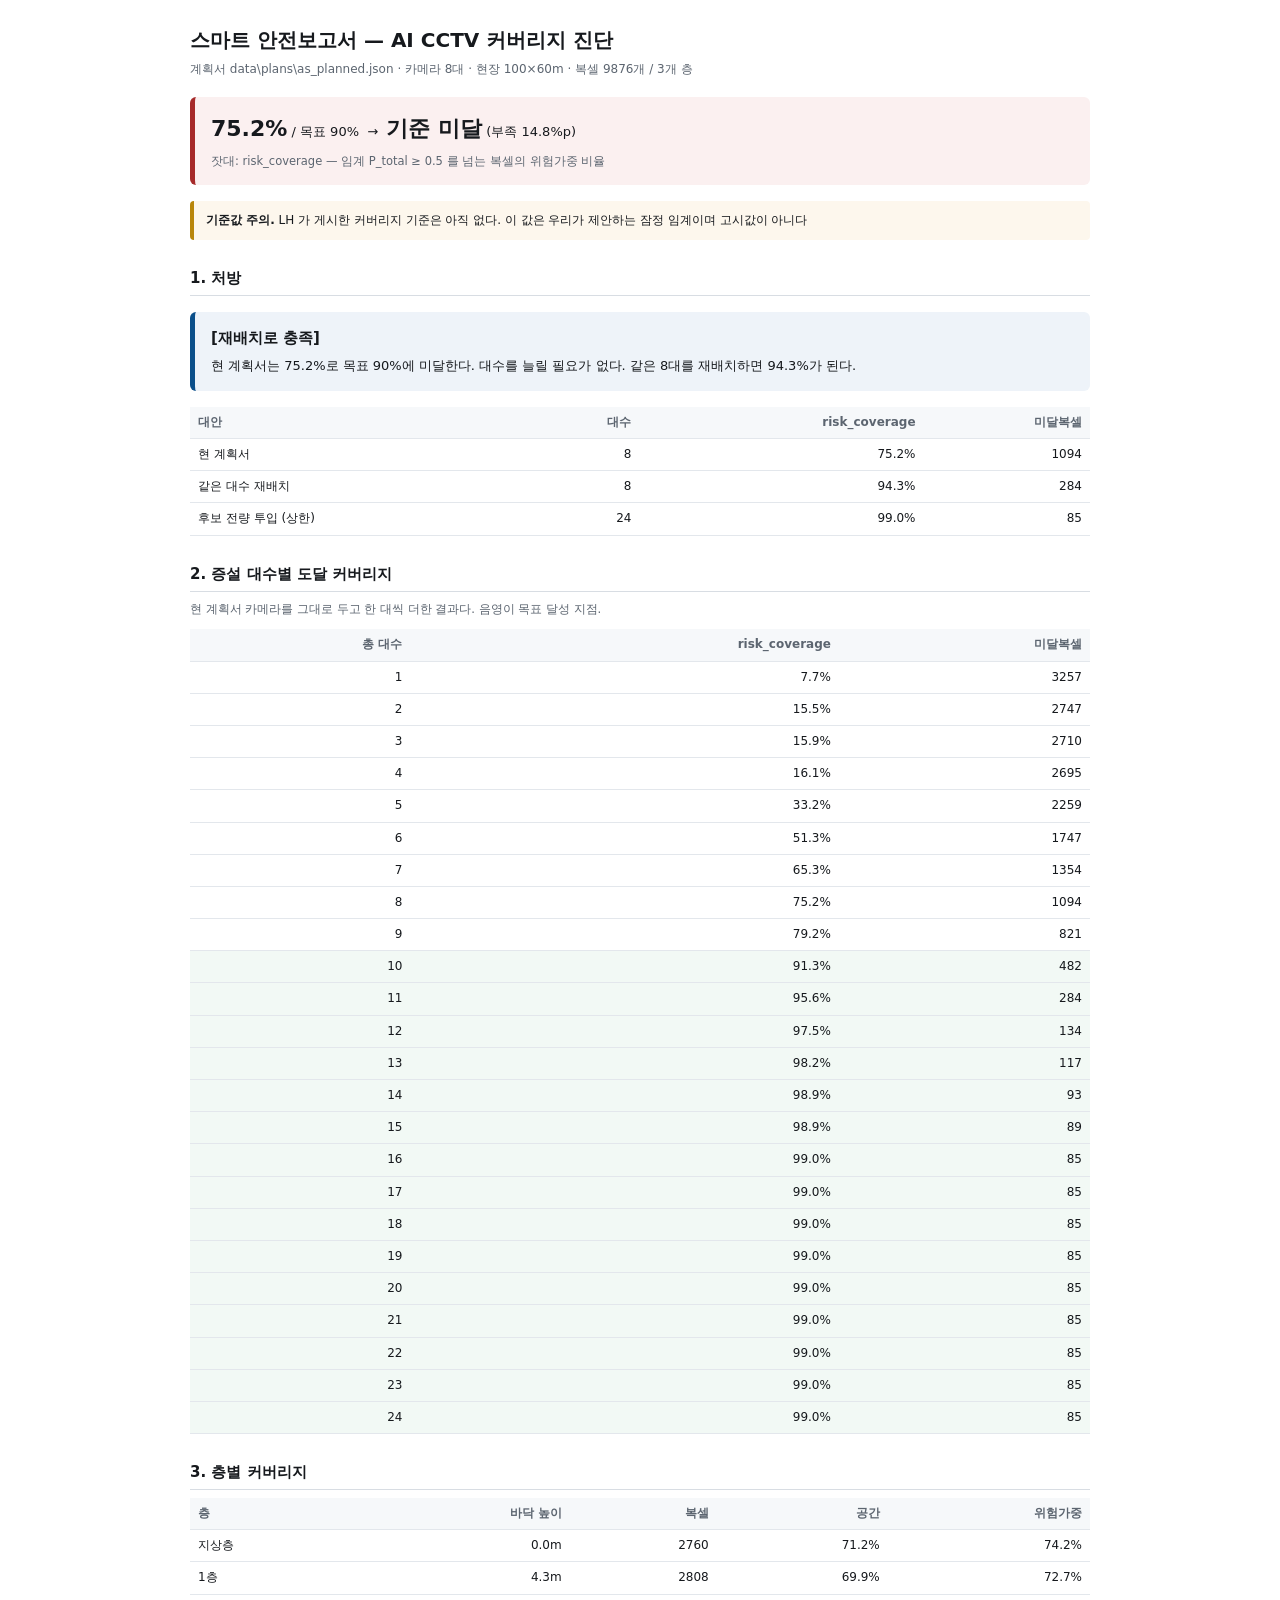
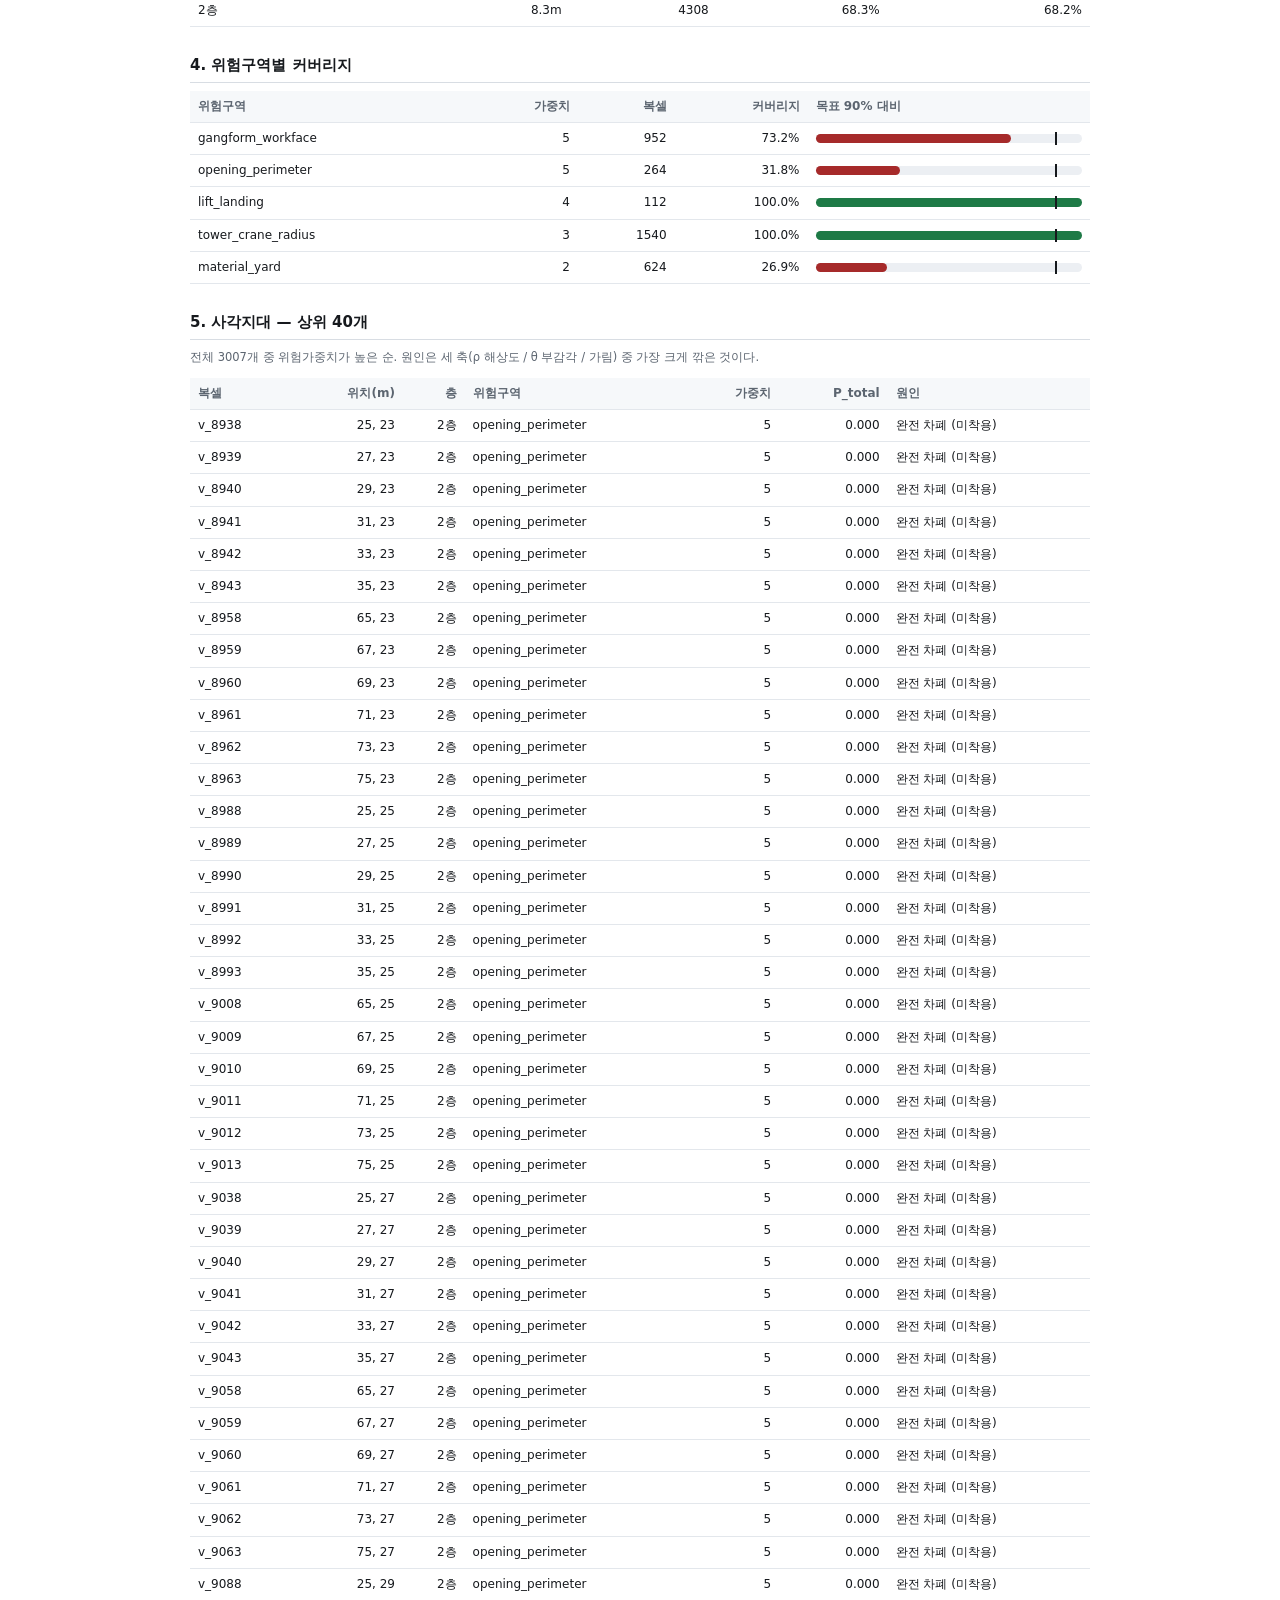
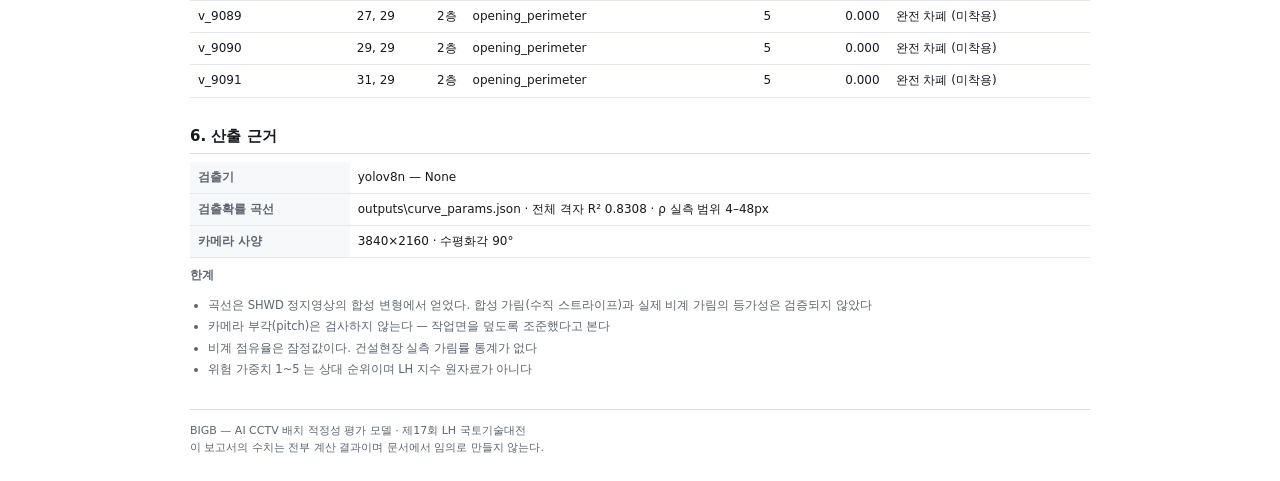
==== outputs/safety_report.html @ 9221cfbe "addendum-01 §5.3: 탐지 항목별 곡선 분리 + 최솟값 집계 부록은 4항목(person/helmet/pose-fallen/pose-gesture)을 요구하나 SHWD 에" ====
<!DOCTYPE html>
<html lang="ko"><head><meta charset="utf-8">
<title>스마트 안전보고서 — AI CCTV 커버리지 진단</title>
<!-- 인라인 파비콘. 없으면 브라우저가 /favicon.ico 를 찾다 404 를 남긴다 -->
<link rel="icon" href="data:image/svg+xml,%3Csvg xmlns='http://www.w3.org/2000/svg' viewBox='0 0 16 16'%3E%3Crect width='16' height='16' rx='3' fill='%230b4f8a'/%3E%3Ccircle cx='8' cy='8' r='3' fill='%23fff'/%3E%3C/svg%3E">
<style>
 @page { size: A4; margin: 16mm; }
 body{font:13px/1.6 "Malgun Gothic","맑은 고딕",system-ui,sans-serif;color:#16191d;
   max-width:900px;margin:0 auto;padding:24px}
 h1{font-size:20px;margin:0 0 4px}
 h2{font-size:15px;margin:26px 0 8px;padding-bottom:5px;border-bottom:1px solid #d8dde3}
 .sub{color:#5c6570;font-size:12px;margin-bottom:18px}
 .verdict{padding:14px 16px;border-radius:6px;margin:16px 0;
   background:#fbf0f0;border-left:5px solid #a62a2a}
 .verdict b{font-size:22px}
 table{width:100%;border-collapse:collapse;font-size:12px;margin:8px 0}
 th,td{text-align:left;padding:6px 8px;border-bottom:1px solid #e3e7ec}
 th{background:#f6f8fa;color:#5c6570;font-weight:600}
 td.n,th.n{text-align:right;font-variant-numeric:tabular-nums}
 tr.hit td{background:#f2f9f5}
 .bar{position:relative;height:9px;background:#eceff3;border-radius:5px;min-width:120px}
 .fill{height:100%;border-radius:5px}
 .tick{position:absolute;top:-2px;width:2px;height:13px;background:#16191d}
 .note{color:#5c6570;font-size:11.5px;margin-top:6px}
 .warn{background:#fdf7ed;border-left:4px solid #b8860b;padding:10px 12px;
   border-radius:4px;font-size:12px;margin:10px 0}
 ul{margin:6px 0 0 18px;padding:0}
 li{margin:3px 0;font-size:11.5px;color:#5c6570}
 footer{margin-top:30px;padding-top:12px;border-top:1px solid #d8dde3;
   color:#5c6570;font-size:11px}
</style></head><body>

<h1>스마트 안전보고서 — AI CCTV 커버리지 진단</h1>
<div class="sub">계획서 data\plans\as_planned.json · 카메라 8대 ·
 현장 100×60m ·
 복셀 9876개 / 3개 층</div>

<div class="verdict">
 <b>75.2%</b> / 목표 90%
 &nbsp;→&nbsp; <b>기준 미달</b>&nbsp;(부족 14.8%p)
 <div class="note">잣대: risk_coverage — 임계 P_total ≥ 0.5 를
  넘는 복셀의 위험가중 비율</div>
</div>

<div class="warn"><b>기준값 주의.</b> LH 가 게시한 커버리지 기준은 아직 없다. 이 값은 우리가 제안하는 잠정 임계이며 고시값이 아니다</div>

<h2>1. 처방</h2>
<div class="verdict" style="background:#eef3f9;border-left-color:#0b4f8a">
 <b style="font-size:15px">[재배치로 충족]</b>
 <div style="margin-top:6px">현 계획서는 75.2%로 목표 90%에 미달한다. 대수를 늘릴 필요가 없다. 같은 8대를 재배치하면 94.3%가 된다.</div>
</div>
<table>
 <thead><tr><th>대안</th><th class=n>대수</th><th class=n>risk_coverage</th>
  <th class=n>미달복셀</th></tr></thead>
 <tbody>
  <tr><td>현 계획서</td><td class=n>8</td>
   <td class=n>75.2%</td>
   <td class=n>1094</td></tr>
  <tr><td>같은 대수 재배치</td>
   <td class=n>8</td>
   <td class=n>94.3%</td>
   <td class=n>284</td></tr>
  <tr><td>후보 전량 투입 (상한)</td>
   <td class=n>24</td>
   <td class=n>99.0%</td>
   <td class=n>85</td></tr>
 </tbody>
</table>

<h2>2. 증설 대수별 도달 커버리지</h2>
<p class="note">현 계획서 카메라를 그대로 두고 한 대씩 더한 결과다.
 음영이 목표 달성 지점.</p>
<table><thead><tr><th class=n>총 대수</th><th class=n>risk_coverage</th>
 <th class=n>미달복셀</th></tr></thead>
<tbody><tr class=''><td class=n>1</td><td class=n>7.7%</td><td class=n>3257</td></tr><tr class=''><td class=n>2</td><td class=n>15.5%</td><td class=n>2747</td></tr><tr class=''><td class=n>3</td><td class=n>15.9%</td><td class=n>2710</td></tr><tr class=''><td class=n>4</td><td class=n>16.1%</td><td class=n>2695</td></tr><tr class=''><td class=n>5</td><td class=n>33.2%</td><td class=n>2259</td></tr><tr class=''><td class=n>6</td><td class=n>51.3%</td><td class=n>1747</td></tr><tr class=''><td class=n>7</td><td class=n>65.3%</td><td class=n>1354</td></tr><tr class=''><td class=n>8</td><td class=n>75.2%</td><td class=n>1094</td></tr><tr class=''><td class=n>9</td><td class=n>79.2%</td><td class=n>821</td></tr><tr class='hit'><td class=n>10</td><td class=n>91.3%</td><td class=n>482</td></tr><tr class='hit'><td class=n>11</td><td class=n>95.6%</td><td class=n>284</td></tr><tr class='hit'><td class=n>12</td><td class=n>97.5%</td><td class=n>134</td></tr><tr class='hit'><td class=n>13</td><td class=n>98.2%</td><td class=n>117</td></tr><tr class='hit'><td class=n>14</td><td class=n>98.9%</td><td class=n>93</td></tr><tr class='hit'><td class=n>15</td><td class=n>98.9%</td><td class=n>89</td></tr><tr class='hit'><td class=n>16</td><td class=n>99.0%</td><td class=n>85</td></tr><tr class='hit'><td class=n>17</td><td class=n>99.0%</td><td class=n>85</td></tr><tr class='hit'><td class=n>18</td><td class=n>99.0%</td><td class=n>85</td></tr><tr class='hit'><td class=n>19</td><td class=n>99.0%</td><td class=n>85</td></tr><tr class='hit'><td class=n>20</td><td class=n>99.0%</td><td class=n>85</td></tr><tr class='hit'><td class=n>21</td><td class=n>99.0%</td><td class=n>85</td></tr><tr class='hit'><td class=n>22</td><td class=n>99.0%</td><td class=n>85</td></tr><tr class='hit'><td class=n>23</td><td class=n>99.0%</td><td class=n>85</td></tr><tr class='hit'><td class=n>24</td><td class=n>99.0%</td><td class=n>85</td></tr></tbody></table>

<h2>3. 층별 커버리지</h2>
<table><thead><tr><th>층</th><th class=n>바닥 높이</th><th class=n>복셀</th>
 <th class=n>공간</th><th class=n>위험가중</th></tr></thead>
<tbody><tr><td>지상층</td><td class=n>0.0m</td><td class=n>2760</td><td class=n>71.2%</td><td class=n>74.2%</td></tr><tr><td>1층</td><td class=n>4.3m</td><td class=n>2808</td><td class=n>69.9%</td><td class=n>72.7%</td></tr><tr><td>2층</td><td class=n>8.3m</td><td class=n>4308</td><td class=n>68.3%</td><td class=n>68.2%</td></tr></tbody></table>

<h2>4. 위험구역별 커버리지</h2>
<table><thead><tr><th>위험구역</th><th class=n>가중치</th><th class=n>복셀</th>
 <th class=n>커버리지</th><th>목표 90% 대비</th></tr></thead>
<tbody><tr><td>gangform_workface</td><td class=n>5</td><td class=n>952</td><td class=n>73.2%</td><td><div class="bar"><div class="fill" style="width:73.2%;background:#a62a2a"></div><div class="tick" style="left:90.0%"></div></div></td></tr><tr><td>opening_perimeter</td><td class=n>5</td><td class=n>264</td><td class=n>31.8%</td><td><div class="bar"><div class="fill" style="width:31.8%;background:#a62a2a"></div><div class="tick" style="left:90.0%"></div></div></td></tr><tr><td>lift_landing</td><td class=n>4</td><td class=n>112</td><td class=n>100.0%</td><td><div class="bar"><div class="fill" style="width:100.0%;background:#1e7a46"></div><div class="tick" style="left:90.0%"></div></div></td></tr><tr><td>tower_crane_radius</td><td class=n>3</td><td class=n>1540</td><td class=n>100.0%</td><td><div class="bar"><div class="fill" style="width:100.0%;background:#1e7a46"></div><div class="tick" style="left:90.0%"></div></div></td></tr><tr><td>material_yard</td><td class=n>2</td><td class=n>624</td><td class=n>26.9%</td><td><div class="bar"><div class="fill" style="width:26.9%;background:#a62a2a"></div><div class="tick" style="left:90.0%"></div></div></td></tr></tbody></table>

<h2>5. 사각지대 — 상위 40개</h2>
<p class="note">전체 3007개 중 위험가중치가 높은 순.
 원인은 세 축(ρ 해상도 / θ 부감각 / 가림) 중 가장 크게 깎은 것이다.</p>
<table><thead><tr><th>복셀</th><th class=n>위치(m)</th><th class=n>층</th>
 <th>위험구역</th><th class=n>가중치</th><th class=n>P_total</th>
 <th>원인</th></tr></thead>
<tbody><tr><td>v_8938</td><td class=n>25, 23</td><td class=n>2층</td><td>opening_perimeter</td><td class=n>5</td><td class=n>0.000</td><td>완전 차폐 (미착용)</td></tr><tr><td>v_8939</td><td class=n>27, 23</td><td class=n>2층</td><td>opening_perimeter</td><td class=n>5</td><td class=n>0.000</td><td>완전 차폐 (미착용)</td></tr><tr><td>v_8940</td><td class=n>29, 23</td><td class=n>2층</td><td>opening_perimeter</td><td class=n>5</td><td class=n>0.000</td><td>완전 차폐 (미착용)</td></tr><tr><td>v_8941</td><td class=n>31, 23</td><td class=n>2층</td><td>opening_perimeter</td><td class=n>5</td><td class=n>0.000</td><td>완전 차폐 (미착용)</td></tr><tr><td>v_8942</td><td class=n>33, 23</td><td class=n>2층</td><td>opening_perimeter</td><td class=n>5</td><td class=n>0.000</td><td>완전 차폐 (미착용)</td></tr><tr><td>v_8943</td><td class=n>35, 23</td><td class=n>2층</td><td>opening_perimeter</td><td class=n>5</td><td class=n>0.000</td><td>완전 차폐 (미착용)</td></tr><tr><td>v_8958</td><td class=n>65, 23</td><td class=n>2층</td><td>opening_perimeter</td><td class=n>5</td><td class=n>0.000</td><td>완전 차폐 (미착용)</td></tr><tr><td>v_8959</td><td class=n>67, 23</td><td class=n>2층</td><td>opening_perimeter</td><td class=n>5</td><td class=n>0.000</td><td>완전 차폐 (미착용)</td></tr><tr><td>v_8960</td><td class=n>69, 23</td><td class=n>2층</td><td>opening_perimeter</td><td class=n>5</td><td class=n>0.000</td><td>완전 차폐 (미착용)</td></tr><tr><td>v_8961</td><td class=n>71, 23</td><td class=n>2층</td><td>opening_perimeter</td><td class=n>5</td><td class=n>0.000</td><td>완전 차폐 (미착용)</td></tr><tr><td>v_8962</td><td class=n>73, 23</td><td class=n>2층</td><td>opening_perimeter</td><td class=n>5</td><td class=n>0.000</td><td>완전 차폐 (미착용)</td></tr><tr><td>v_8963</td><td class=n>75, 23</td><td class=n>2층</td><td>opening_perimeter</td><td class=n>5</td><td class=n>0.000</td><td>완전 차폐 (미착용)</td></tr><tr><td>v_8988</td><td class=n>25, 25</td><td class=n>2층</td><td>opening_perimeter</td><td class=n>5</td><td class=n>0.000</td><td>완전 차폐 (미착용)</td></tr><tr><td>v_8989</td><td class=n>27, 25</td><td class=n>2층</td><td>opening_perimeter</td><td class=n>5</td><td class=n>0.000</td><td>완전 차폐 (미착용)</td></tr><tr><td>v_8990</td><td class=n>29, 25</td><td class=n>2층</td><td>opening_perimeter</td><td class=n>5</td><td class=n>0.000</td><td>완전 차폐 (미착용)</td></tr><tr><td>v_8991</td><td class=n>31, 25</td><td class=n>2층</td><td>opening_perimeter</td><td class=n>5</td><td class=n>0.000</td><td>완전 차폐 (미착용)</td></tr><tr><td>v_8992</td><td class=n>33, 25</td><td class=n>2층</td><td>opening_perimeter</td><td class=n>5</td><td class=n>0.000</td><td>완전 차폐 (미착용)</td></tr><tr><td>v_8993</td><td class=n>35, 25</td><td class=n>2층</td><td>opening_perimeter</td><td class=n>5</td><td class=n>0.000</td><td>완전 차폐 (미착용)</td></tr><tr><td>v_9008</td><td class=n>65, 25</td><td class=n>2층</td><td>opening_perimeter</td><td class=n>5</td><td class=n>0.000</td><td>완전 차폐 (미착용)</td></tr><tr><td>v_9009</td><td class=n>67, 25</td><td class=n>2층</td><td>opening_perimeter</td><td class=n>5</td><td class=n>0.000</td><td>완전 차폐 (미착용)</td></tr><tr><td>v_9010</td><td class=n>69, 25</td><td class=n>2층</td><td>opening_perimeter</td><td class=n>5</td><td class=n>0.000</td><td>완전 차폐 (미착용)</td></tr><tr><td>v_9011</td><td class=n>71, 25</td><td class=n>2층</td><td>opening_perimeter</td><td class=n>5</td><td class=n>0.000</td><td>완전 차폐 (미착용)</td></tr><tr><td>v_9012</td><td class=n>73, 25</td><td class=n>2층</td><td>opening_perimeter</td><td class=n>5</td><td class=n>0.000</td><td>완전 차폐 (미착용)</td></tr><tr><td>v_9013</td><td class=n>75, 25</td><td class=n>2층</td><td>opening_perimeter</td><td class=n>5</td><td class=n>0.000</td><td>완전 차폐 (미착용)</td></tr><tr><td>v_9038</td><td class=n>25, 27</td><td class=n>2층</td><td>opening_perimeter</td><td class=n>5</td><td class=n>0.000</td><td>완전 차폐 (미착용)</td></tr><tr><td>v_9039</td><td class=n>27, 27</td><td class=n>2층</td><td>opening_perimeter</td><td class=n>5</td><td class=n>0.000</td><td>완전 차폐 (미착용)</td></tr><tr><td>v_9040</td><td class=n>29, 27</td><td class=n>2층</td><td>opening_perimeter</td><td class=n>5</td><td class=n>0.000</td><td>완전 차폐 (미착용)</td></tr><tr><td>v_9041</td><td class=n>31, 27</td><td class=n>2층</td><td>opening_perimeter</td><td class=n>5</td><td class=n>0.000</td><td>완전 차폐 (미착용)</td></tr><tr><td>v_9042</td><td class=n>33, 27</td><td class=n>2층</td><td>opening_perimeter</td><td class=n>5</td><td class=n>0.000</td><td>완전 차폐 (미착용)</td></tr><tr><td>v_9043</td><td class=n>35, 27</td><td class=n>2층</td><td>opening_perimeter</td><td class=n>5</td><td class=n>0.000</td><td>완전 차폐 (미착용)</td></tr><tr><td>v_9058</td><td class=n>65, 27</td><td class=n>2층</td><td>opening_perimeter</td><td class=n>5</td><td class=n>0.000</td><td>완전 차폐 (미착용)</td></tr><tr><td>v_9059</td><td class=n>67, 27</td><td class=n>2층</td><td>opening_perimeter</td><td class=n>5</td><td class=n>0.000</td><td>완전 차폐 (미착용)</td></tr><tr><td>v_9060</td><td class=n>69, 27</td><td class=n>2층</td><td>opening_perimeter</td><td class=n>5</td><td class=n>0.000</td><td>완전 차폐 (미착용)</td></tr><tr><td>v_9061</td><td class=n>71, 27</td><td class=n>2층</td><td>opening_perimeter</td><td class=n>5</td><td class=n>0.000</td><td>완전 차폐 (미착용)</td></tr><tr><td>v_9062</td><td class=n>73, 27</td><td class=n>2층</td><td>opening_perimeter</td><td class=n>5</td><td class=n>0.000</td><td>완전 차폐 (미착용)</td></tr><tr><td>v_9063</td><td class=n>75, 27</td><td class=n>2층</td><td>opening_perimeter</td><td class=n>5</td><td class=n>0.000</td><td>완전 차폐 (미착용)</td></tr><tr><td>v_9088</td><td class=n>25, 29</td><td class=n>2층</td><td>opening_perimeter</td><td class=n>5</td><td class=n>0.000</td><td>완전 차폐 (미착용)</td></tr><tr><td>v_9089</td><td class=n>27, 29</td><td class=n>2층</td><td>opening_perimeter</td><td class=n>5</td><td class=n>0.000</td><td>완전 차폐 (미착용)</td></tr><tr><td>v_9090</td><td class=n>29, 29</td><td class=n>2층</td><td>opening_perimeter</td><td class=n>5</td><td class=n>0.000</td><td>완전 차폐 (미착용)</td></tr><tr><td>v_9091</td><td class=n>31, 29</td><td class=n>2층</td><td>opening_perimeter</td><td class=n>5</td><td class=n>0.000</td><td>완전 차폐 (미착용)</td></tr></tbody></table>

<h2>6. 산출 근거</h2>
<table>
 <tr><th>검출기</th><td>yolov8n —
  None</td></tr>
 <tr><th>검출확률 곡선</th><td>outputs\curve_params.json ·
  전체 격자 R² 0.8308 ·
  ρ 실측 범위 4–48px</td></tr>
 <tr><th>카메라 사양</th><td>3840×2160 ·
  수평화각 90°</td></tr>
</table>
<p class="note"><b>한계</b></p><ul><li>곡선은 SHWD 정지영상의 합성 변형에서 얻었다. 합성 가림(수직 스트라이프)과 실제 비계 가림의 등가성은 검증되지 않았다</li><li>카메라 부각(pitch)은 검사하지 않는다 — 작업면을 덮도록 조준했다고 본다</li><li>비계 점유율은 잠정값이다. 건설현장 실측 가림률 통계가 없다</li><li>위험 가중치 1~5 는 상대 순위이며 LH 지수 원자료가 아니다</li></ul>

<footer>BIGB — AI CCTV 배치 적정성 평가 모델 · 제17회 LH 국토기술대전<br>
 이 보고서의 수치는 전부 계산 결과이며 문서에서 임의로 만들지 않는다.</footer>
</body></html>
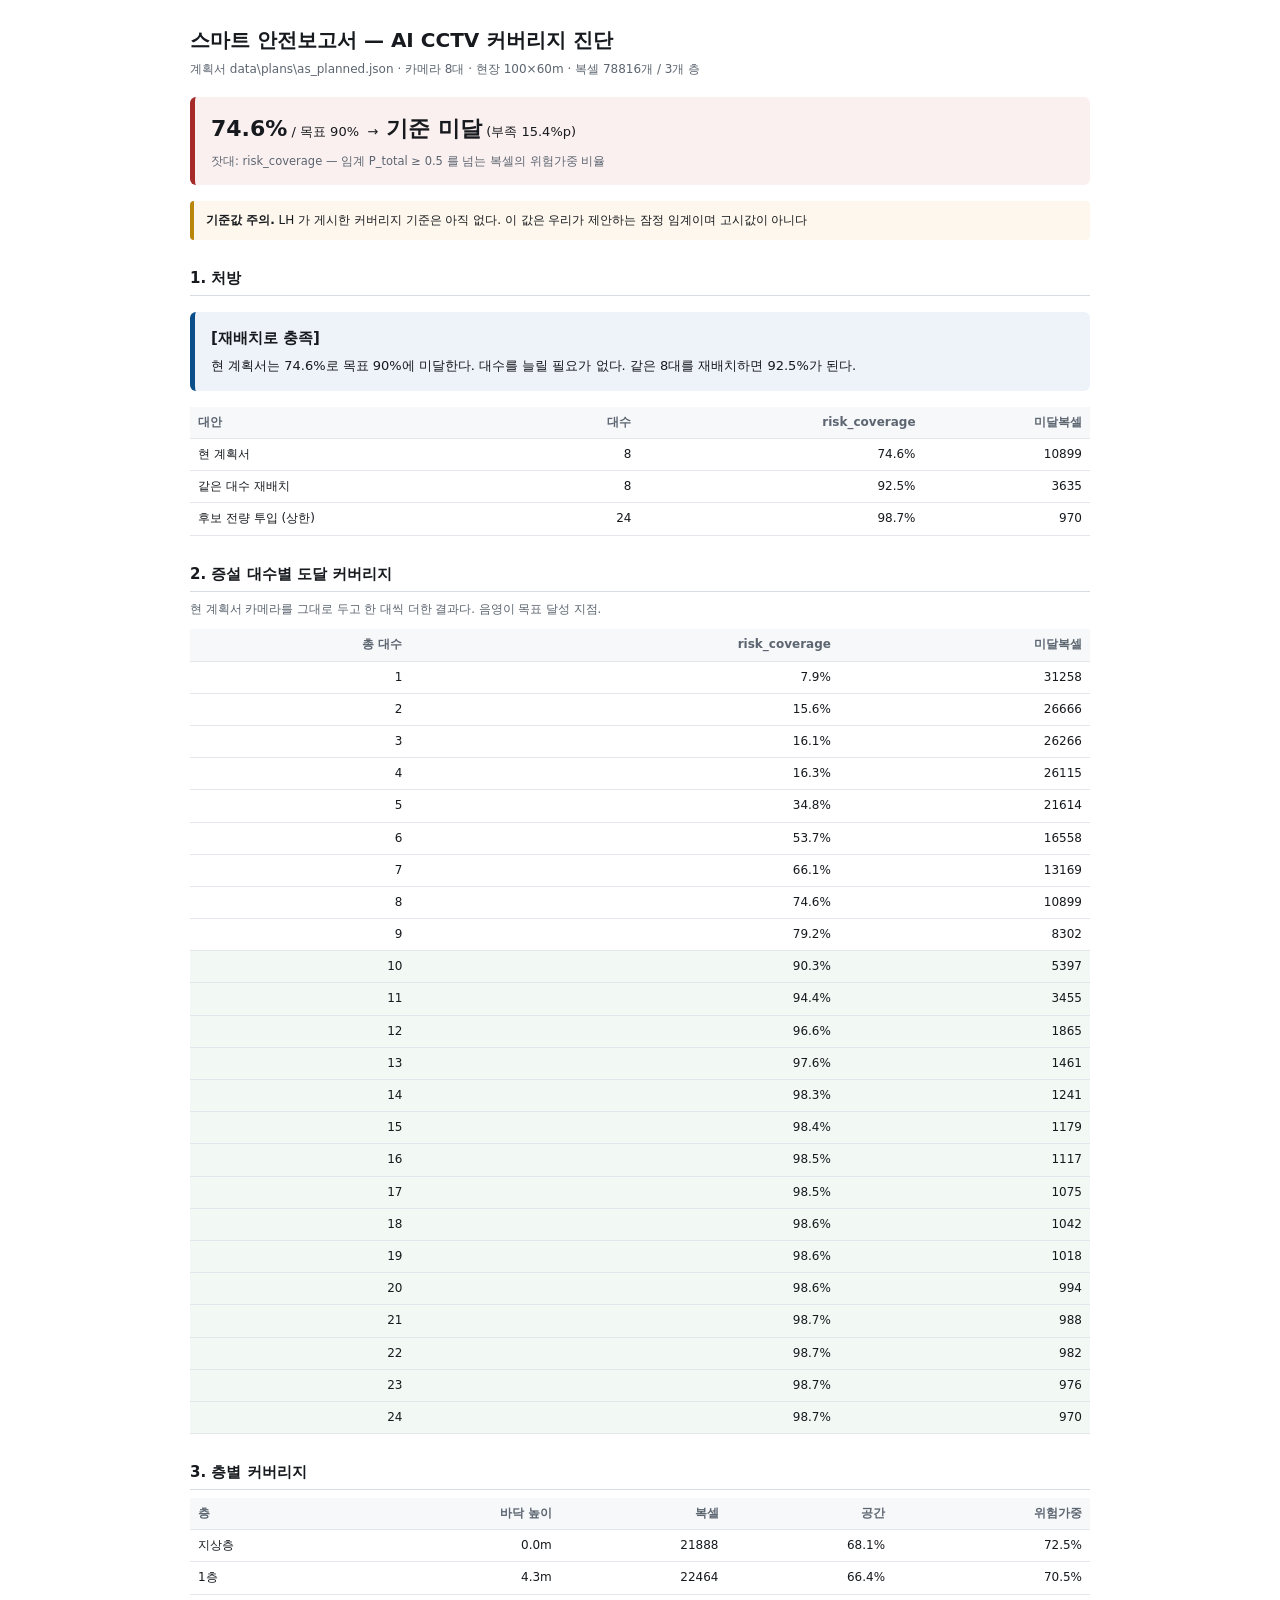
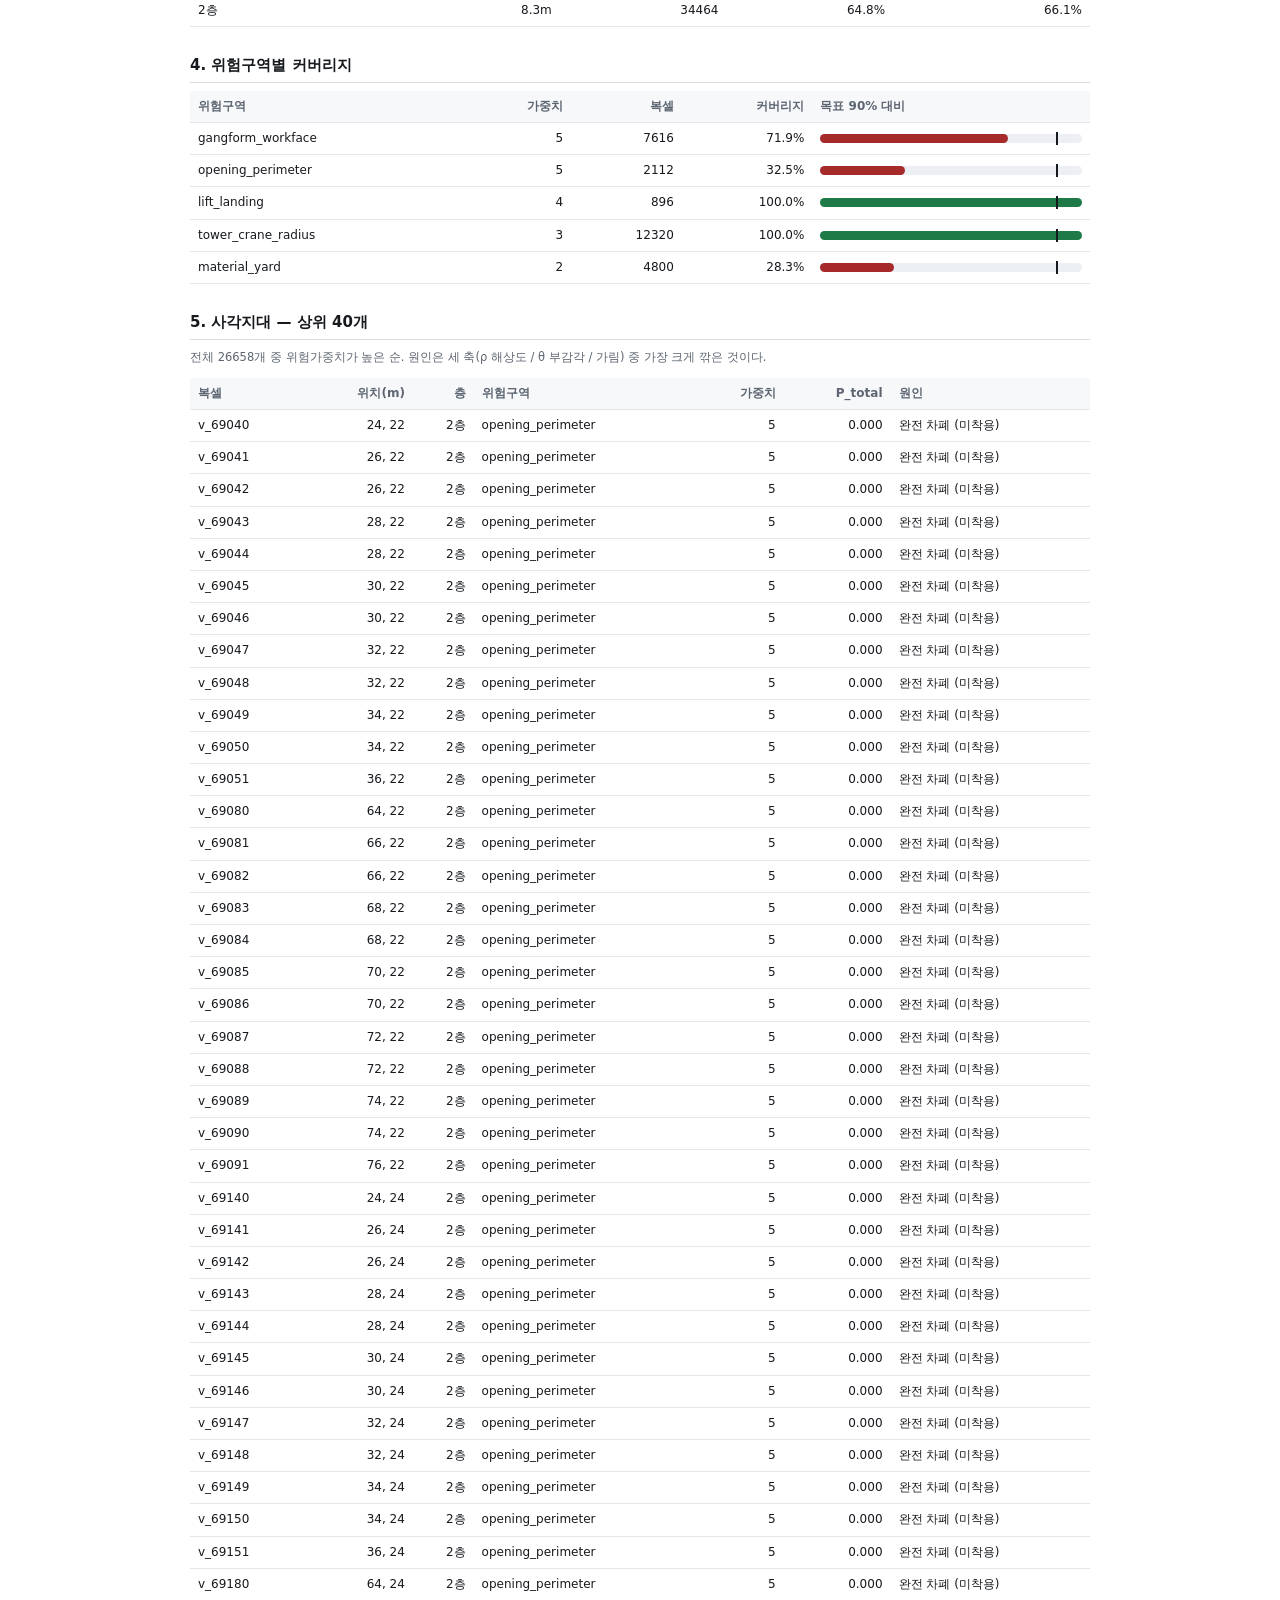
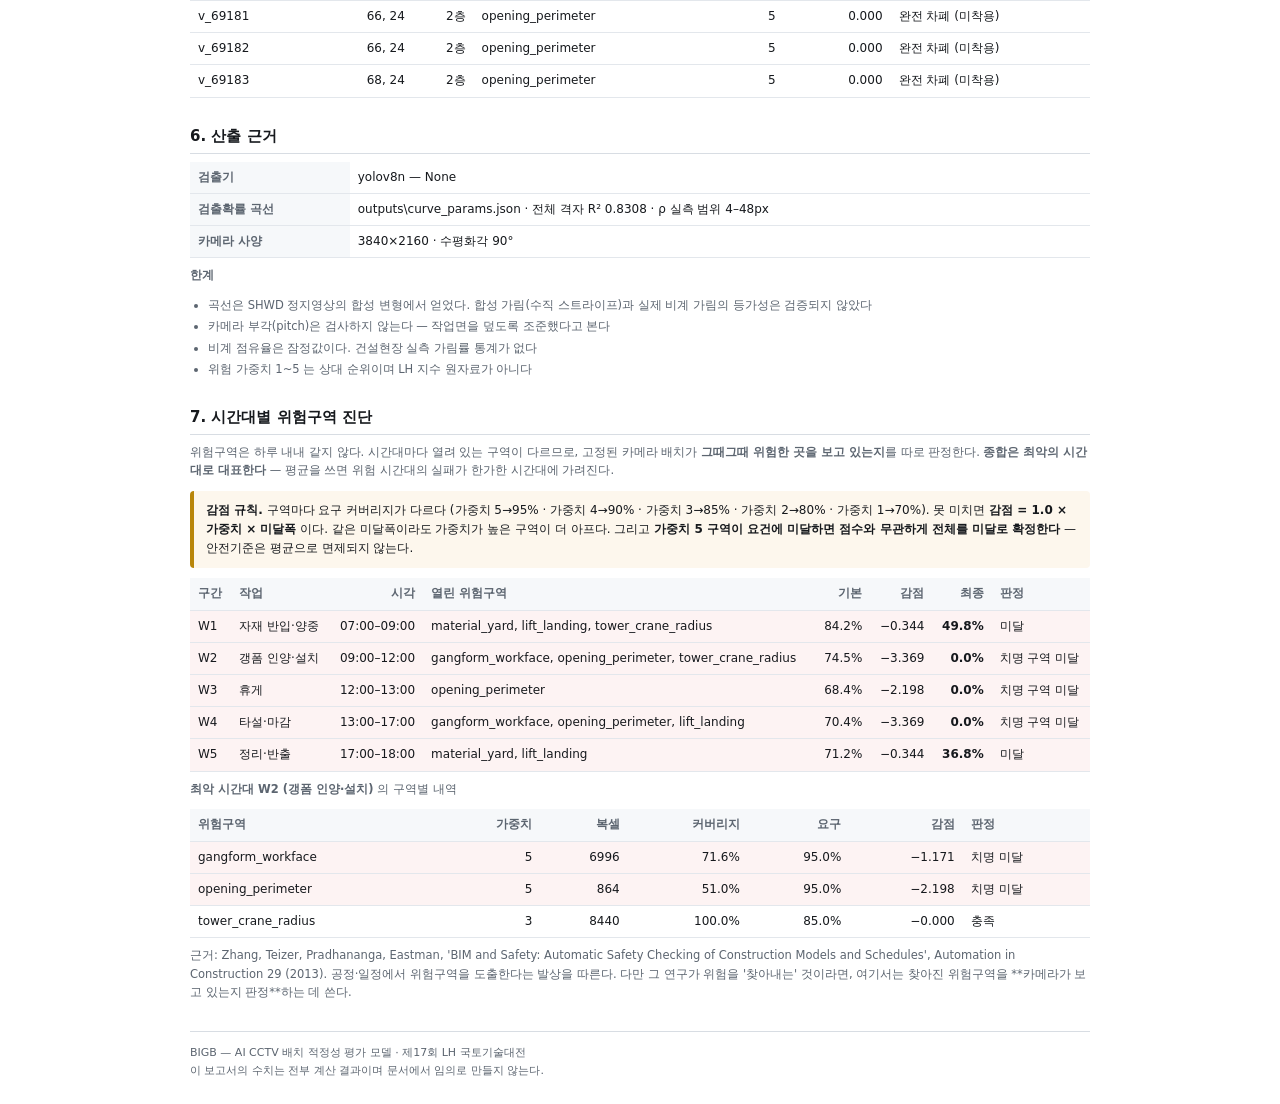
==== commit bfb7c902: "feat: 시간대별 위험구역 진단 + 구역 감점 위험구역은 하루 내내 같지 않다. 갱폼을 인양하는 시간대에는 작업면과 개구부가 위험하고, 자재를 반입하는 시간대에는 크레인 반경과 " ====
--- a/outputs/safety_report.html
+++ b/outputs/safety_report.html
@@ -18,6 +18,7 @@
  th{background:#f6f8fa;color:#5c6570;font-weight:600}
  td.n,th.n{text-align:right;font-variant-numeric:tabular-nums}
  tr.hit td{background:#f2f9f5}
+ tr.bad td{background:#fdf3f3}
  .bar{position:relative;height:9px;background:#eceff3;border-radius:5px;min-width:120px}
  .fill{height:100%;border-radius:5px}
  .tick{position:absolute;top:-2px;width:2px;height:13px;background:#16191d}
@@ -33,11 +34,11 @@
 <h1>스마트 안전보고서 — AI CCTV 커버리지 진단</h1>
 <div class="sub">계획서 data\plans\as_planned.json · 카메라 8대 ·
  현장 100×60m ·
- 복셀 9876개 / 3개 층</div>
+ 복셀 78816개 / 3개 층</div>
 
 <div class="verdict">
- <b>75.2%</b> / 목표 90%
- &nbsp;→&nbsp; <b>기준 미달</b>&nbsp;(부족 14.8%p)
+ <b>74.6%</b> / 목표 90%
+ &nbsp;→&nbsp; <b>기준 미달</b>&nbsp;(부족 15.4%p)
  <div class="note">잣대: risk_coverage — 임계 P_total ≥ 0.5 를
   넘는 복셀의 위험가중 비율</div>
 </div>
@@ -47,23 +48,23 @@
 <h2>1. 처방</h2>
 <div class="verdict" style="background:#eef3f9;border-left-color:#0b4f8a">
  <b style="font-size:15px">[재배치로 충족]</b>
- <div style="margin-top:6px">현 계획서는 75.2%로 목표 90%에 미달한다. 대수를 늘릴 필요가 없다. 같은 8대를 재배치하면 94.3%가 된다.</div>
+ <div style="margin-top:6px">현 계획서는 74.6%로 목표 90%에 미달한다. 대수를 늘릴 필요가 없다. 같은 8대를 재배치하면 92.5%가 된다.</div>
 </div>
 <table>
  <thead><tr><th>대안</th><th class=n>대수</th><th class=n>risk_coverage</th>
   <th class=n>미달복셀</th></tr></thead>
  <tbody>
   <tr><td>현 계획서</td><td class=n>8</td>
-   <td class=n>75.2%</td>
-   <td class=n>1094</td></tr>
+   <td class=n>74.6%</td>
+   <td class=n>10899</td></tr>
   <tr><td>같은 대수 재배치</td>
    <td class=n>8</td>
-   <td class=n>94.3%</td>
-   <td class=n>284</td></tr>
+   <td class=n>92.5%</td>
+   <td class=n>3635</td></tr>
   <tr><td>후보 전량 투입 (상한)</td>
    <td class=n>24</td>
-   <td class=n>99.0%</td>
-   <td class=n>85</td></tr>
+   <td class=n>98.7%</td>
+   <td class=n>970</td></tr>
  </tbody>
 </table>
 
@@ -72,25 +73,25 @@
  음영이 목표 달성 지점.</p>
 <table><thead><tr><th class=n>총 대수</th><th class=n>risk_coverage</th>
  <th class=n>미달복셀</th></tr></thead>
-<tbody><tr class=''><td class=n>1</td><td class=n>7.7%</td><td class=n>3257</td></tr><tr class=''><td class=n>2</td><td class=n>15.5%</td><td class=n>2747</td></tr><tr class=''><td class=n>3</td><td class=n>15.9%</td><td class=n>2710</td></tr><tr class=''><td class=n>4</td><td class=n>16.1%</td><td class=n>2695</td></tr><tr class=''><td class=n>5</td><td class=n>33.2%</td><td class=n>2259</td></tr><tr class=''><td class=n>6</td><td class=n>51.3%</td><td class=n>1747</td></tr><tr class=''><td class=n>7</td><td class=n>65.3%</td><td class=n>1354</td></tr><tr class=''><td class=n>8</td><td class=n>75.2%</td><td class=n>1094</td></tr><tr class=''><td class=n>9</td><td class=n>79.2%</td><td class=n>821</td></tr><tr class='hit'><td class=n>10</td><td class=n>91.3%</td><td class=n>482</td></tr><tr class='hit'><td class=n>11</td><td class=n>95.6%</td><td class=n>284</td></tr><tr class='hit'><td class=n>12</td><td class=n>97.5%</td><td class=n>134</td></tr><tr class='hit'><td class=n>13</td><td class=n>98.2%</td><td class=n>117</td></tr><tr class='hit'><td class=n>14</td><td class=n>98.9%</td><td class=n>93</td></tr><tr class='hit'><td class=n>15</td><td class=n>98.9%</td><td class=n>89</td></tr><tr class='hit'><td class=n>16</td><td class=n>99.0%</td><td class=n>85</td></tr><tr class='hit'><td class=n>17</td><td class=n>99.0%</td><td class=n>85</td></tr><tr class='hit'><td class=n>18</td><td class=n>99.0%</td><td class=n>85</td></tr><tr class='hit'><td class=n>19</td><td class=n>99.0%</td><td class=n>85</td></tr><tr class='hit'><td class=n>20</td><td class=n>99.0%</td><td class=n>85</td></tr><tr class='hit'><td class=n>21</td><td class=n>99.0%</td><td class=n>85</td></tr><tr class='hit'><td class=n>22</td><td class=n>99.0%</td><td class=n>85</td></tr><tr class='hit'><td class=n>23</td><td class=n>99.0%</td><td class=n>85</td></tr><tr class='hit'><td class=n>24</td><td class=n>99.0%</td><td class=n>85</td></tr></tbody></table>
+<tbody><tr class=''><td class=n>1</td><td class=n>7.9%</td><td class=n>31258</td></tr><tr class=''><td class=n>2</td><td class=n>15.6%</td><td class=n>26666</td></tr><tr class=''><td class=n>3</td><td class=n>16.1%</td><td class=n>26266</td></tr><tr class=''><td class=n>4</td><td class=n>16.3%</td><td class=n>26115</td></tr><tr class=''><td class=n>5</td><td class=n>34.8%</td><td class=n>21614</td></tr><tr class=''><td class=n>6</td><td class=n>53.7%</td><td class=n>16558</td></tr><tr class=''><td class=n>7</td><td class=n>66.1%</td><td class=n>13169</td></tr><tr class=''><td class=n>8</td><td class=n>74.6%</td><td class=n>10899</td></tr><tr class=''><td class=n>9</td><td class=n>79.2%</td><td class=n>8302</td></tr><tr class='hit'><td class=n>10</td><td class=n>90.3%</td><td class=n>5397</td></tr><tr class='hit'><td class=n>11</td><td class=n>94.4%</td><td class=n>3455</td></tr><tr class='hit'><td class=n>12</td><td class=n>96.6%</td><td class=n>1865</td></tr><tr class='hit'><td class=n>13</td><td class=n>97.6%</td><td class=n>1461</td></tr><tr class='hit'><td class=n>14</td><td class=n>98.3%</td><td class=n>1241</td></tr><tr class='hit'><td class=n>15</td><td class=n>98.4%</td><td class=n>1179</td></tr><tr class='hit'><td class=n>16</td><td class=n>98.5%</td><td class=n>1117</td></tr><tr class='hit'><td class=n>17</td><td class=n>98.5%</td><td class=n>1075</td></tr><tr class='hit'><td class=n>18</td><td class=n>98.6%</td><td class=n>1042</td></tr><tr class='hit'><td class=n>19</td><td class=n>98.6%</td><td class=n>1018</td></tr><tr class='hit'><td class=n>20</td><td class=n>98.6%</td><td class=n>994</td></tr><tr class='hit'><td class=n>21</td><td class=n>98.7%</td><td class=n>988</td></tr><tr class='hit'><td class=n>22</td><td class=n>98.7%</td><td class=n>982</td></tr><tr class='hit'><td class=n>23</td><td class=n>98.7%</td><td class=n>976</td></tr><tr class='hit'><td class=n>24</td><td class=n>98.7%</td><td class=n>970</td></tr></tbody></table>
 
 <h2>3. 층별 커버리지</h2>
 <table><thead><tr><th>층</th><th class=n>바닥 높이</th><th class=n>복셀</th>
  <th class=n>공간</th><th class=n>위험가중</th></tr></thead>
-<tbody><tr><td>지상층</td><td class=n>0.0m</td><td class=n>2760</td><td class=n>71.2%</td><td class=n>74.2%</td></tr><tr><td>1층</td><td class=n>4.3m</td><td class=n>2808</td><td class=n>69.9%</td><td class=n>72.7%</td></tr><tr><td>2층</td><td class=n>8.3m</td><td class=n>4308</td><td class=n>68.3%</td><td class=n>68.2%</td></tr></tbody></table>
+<tbody><tr><td>지상층</td><td class=n>0.0m</td><td class=n>21888</td><td class=n>68.1%</td><td class=n>72.5%</td></tr><tr><td>1층</td><td class=n>4.3m</td><td class=n>22464</td><td class=n>66.4%</td><td class=n>70.5%</td></tr><tr><td>2층</td><td class=n>8.3m</td><td class=n>34464</td><td class=n>64.8%</td><td class=n>66.1%</td></tr></tbody></table>
 
 <h2>4. 위험구역별 커버리지</h2>
 <table><thead><tr><th>위험구역</th><th class=n>가중치</th><th class=n>복셀</th>
  <th class=n>커버리지</th><th>목표 90% 대비</th></tr></thead>
-<tbody><tr><td>gangform_workface</td><td class=n>5</td><td class=n>952</td><td class=n>73.2%</td><td><div class="bar"><div class="fill" style="width:73.2%;background:#a62a2a"></div><div class="tick" style="left:90.0%"></div></div></td></tr><tr><td>opening_perimeter</td><td class=n>5</td><td class=n>264</td><td class=n>31.8%</td><td><div class="bar"><div class="fill" style="width:31.8%;background:#a62a2a"></div><div class="tick" style="left:90.0%"></div></div></td></tr><tr><td>lift_landing</td><td class=n>4</td><td class=n>112</td><td class=n>100.0%</td><td><div class="bar"><div class="fill" style="width:100.0%;background:#1e7a46"></div><div class="tick" style="left:90.0%"></div></div></td></tr><tr><td>tower_crane_radius</td><td class=n>3</td><td class=n>1540</td><td class=n>100.0%</td><td><div class="bar"><div class="fill" style="width:100.0%;background:#1e7a46"></div><div class="tick" style="left:90.0%"></div></div></td></tr><tr><td>material_yard</td><td class=n>2</td><td class=n>624</td><td class=n>26.9%</td><td><div class="bar"><div class="fill" style="width:26.9%;background:#a62a2a"></div><div class="tick" style="left:90.0%"></div></div></td></tr></tbody></table>
+<tbody><tr><td>gangform_workface</td><td class=n>5</td><td class=n>7616</td><td class=n>71.9%</td><td><div class="bar"><div class="fill" style="width:71.9%;background:#a62a2a"></div><div class="tick" style="left:90.0%"></div></div></td></tr><tr><td>opening_perimeter</td><td class=n>5</td><td class=n>2112</td><td class=n>32.5%</td><td><div class="bar"><div class="fill" style="width:32.5%;background:#a62a2a"></div><div class="tick" style="left:90.0%"></div></div></td></tr><tr><td>lift_landing</td><td class=n>4</td><td class=n>896</td><td class=n>100.0%</td><td><div class="bar"><div class="fill" style="width:100.0%;background:#1e7a46"></div><div class="tick" style="left:90.0%"></div></div></td></tr><tr><td>tower_crane_radius</td><td class=n>3</td><td class=n>12320</td><td class=n>100.0%</td><td><div class="bar"><div class="fill" style="width:100.0%;background:#1e7a46"></div><div class="tick" style="left:90.0%"></div></div></td></tr><tr><td>material_yard</td><td class=n>2</td><td class=n>4800</td><td class=n>28.3%</td><td><div class="bar"><div class="fill" style="width:28.3%;background:#a62a2a"></div><div class="tick" style="left:90.0%"></div></div></td></tr></tbody></table>
 
 <h2>5. 사각지대 — 상위 40개</h2>
-<p class="note">전체 3007개 중 위험가중치가 높은 순.
+<p class="note">전체 26658개 중 위험가중치가 높은 순.
  원인은 세 축(ρ 해상도 / θ 부감각 / 가림) 중 가장 크게 깎은 것이다.</p>
 <table><thead><tr><th>복셀</th><th class=n>위치(m)</th><th class=n>층</th>
  <th>위험구역</th><th class=n>가중치</th><th class=n>P_total</th>
  <th>원인</th></tr></thead>
-<tbody><tr><td>v_8938</td><td class=n>25, 23</td><td class=n>2층</td><td>opening_perimeter</td><td class=n>5</td><td class=n>0.000</td><td>완전 차폐 (미착용)</td></tr><tr><td>v_8939</td><td class=n>27, 23</td><td class=n>2층</td><td>opening_perimeter</td><td class=n>5</td><td class=n>0.000</td><td>완전 차폐 (미착용)</td></tr><tr><td>v_8940</td><td class=n>29, 23</td><td class=n>2층</td><td>opening_perimeter</td><td class=n>5</td><td class=n>0.000</td><td>완전 차폐 (미착용)</td></tr><tr><td>v_8941</td><td class=n>31, 23</td><td class=n>2층</td><td>opening_perimeter</td><td class=n>5</td><td class=n>0.000</td><td>완전 차폐 (미착용)</td></tr><tr><td>v_8942</td><td class=n>33, 23</td><td class=n>2층</td><td>opening_perimeter</td><td class=n>5</td><td class=n>0.000</td><td>완전 차폐 (미착용)</td></tr><tr><td>v_8943</td><td class=n>35, 23</td><td class=n>2층</td><td>opening_perimeter</td><td class=n>5</td><td class=n>0.000</td><td>완전 차폐 (미착용)</td></tr><tr><td>v_8958</td><td class=n>65, 23</td><td class=n>2층</td><td>opening_perimeter</td><td class=n>5</td><td class=n>0.000</td><td>완전 차폐 (미착용)</td></tr><tr><td>v_8959</td><td class=n>67, 23</td><td class=n>2층</td><td>opening_perimeter</td><td class=n>5</td><td class=n>0.000</td><td>완전 차폐 (미착용)</td></tr><tr><td>v_8960</td><td class=n>69, 23</td><td class=n>2층</td><td>opening_perimeter</td><td class=n>5</td><td class=n>0.000</td><td>완전 차폐 (미착용)</td></tr><tr><td>v_8961</td><td class=n>71, 23</td><td class=n>2층</td><td>opening_perimeter</td><td class=n>5</td><td class=n>0.000</td><td>완전 차폐 (미착용)</td></tr><tr><td>v_8962</td><td class=n>73, 23</td><td class=n>2층</td><td>opening_perimeter</td><td class=n>5</td><td class=n>0.000</td><td>완전 차폐 (미착용)</td></tr><tr><td>v_8963</td><td class=n>75, 23</td><td class=n>2층</td><td>opening_perimeter</td><td class=n>5</td><td class=n>0.000</td><td>완전 차폐 (미착용)</td></tr><tr><td>v_8988</td><td class=n>25, 25</td><td class=n>2층</td><td>opening_perimeter</td><td class=n>5</td><td class=n>0.000</td><td>완전 차폐 (미착용)</td></tr><tr><td>v_8989</td><td class=n>27, 25</td><td class=n>2층</td><td>opening_perimeter</td><td class=n>5</td><td class=n>0.000</td><td>완전 차폐 (미착용)</td></tr><tr><td>v_8990</td><td class=n>29, 25</td><td class=n>2층</td><td>opening_perimeter</td><td class=n>5</td><td class=n>0.000</td><td>완전 차폐 (미착용)</td></tr><tr><td>v_8991</td><td class=n>31, 25</td><td class=n>2층</td><td>opening_perimeter</td><td class=n>5</td><td class=n>0.000</td><td>완전 차폐 (미착용)</td></tr><tr><td>v_8992</td><td class=n>33, 25</td><td class=n>2층</td><td>opening_perimeter</td><td class=n>5</td><td class=n>0.000</td><td>완전 차폐 (미착용)</td></tr><tr><td>v_8993</td><td class=n>35, 25</td><td class=n>2층</td><td>opening_perimeter</td><td class=n>5</td><td class=n>0.000</td><td>완전 차폐 (미착용)</td></tr><tr><td>v_9008</td><td class=n>65, 25</td><td class=n>2층</td><td>opening_perimeter</td><td class=n>5</td><td class=n>0.000</td><td>완전 차폐 (미착용)</td></tr><tr><td>v_9009</td><td class=n>67, 25</td><td class=n>2층</td><td>opening_perimeter</td><td class=n>5</td><td class=n>0.000</td><td>완전 차폐 (미착용)</td></tr><tr><td>v_9010</td><td class=n>69, 25</td><td class=n>2층</td><td>opening_perimeter</td><td class=n>5</td><td class=n>0.000</td><td>완전 차폐 (미착용)</td></tr><tr><td>v_9011</td><td class=n>71, 25</td><td class=n>2층</td><td>opening_perimeter</td><td class=n>5</td><td class=n>0.000</td><td>완전 차폐 (미착용)</td></tr><tr><td>v_9012</td><td class=n>73, 25</td><td class=n>2층</td><td>opening_perimeter</td><td class=n>5</td><td class=n>0.000</td><td>완전 차폐 (미착용)</td></tr><tr><td>v_9013</td><td class=n>75, 25</td><td class=n>2층</td><td>opening_perimeter</td><td class=n>5</td><td class=n>0.000</td><td>완전 차폐 (미착용)</td></tr><tr><td>v_9038</td><td class=n>25, 27</td><td class=n>2층</td><td>opening_perimeter</td><td class=n>5</td><td class=n>0.000</td><td>완전 차폐 (미착용)</td></tr><tr><td>v_9039</td><td class=n>27, 27</td><td class=n>2층</td><td>opening_perimeter</td><td class=n>5</td><td class=n>0.000</td><td>완전 차폐 (미착용)</td></tr><tr><td>v_9040</td><td class=n>29, 27</td><td class=n>2층</td><td>opening_perimeter</td><td class=n>5</td><td class=n>0.000</td><td>완전 차폐 (미착용)</td></tr><tr><td>v_9041</td><td class=n>31, 27</td><td class=n>2층</td><td>opening_perimeter</td><td class=n>5</td><td class=n>0.000</td><td>완전 차폐 (미착용)</td></tr><tr><td>v_9042</td><td class=n>33, 27</td><td class=n>2층</td><td>opening_perimeter</td><td class=n>5</td><td class=n>0.000</td><td>완전 차폐 (미착용)</td></tr><tr><td>v_9043</td><td class=n>35, 27</td><td class=n>2층</td><td>opening_perimeter</td><td class=n>5</td><td class=n>0.000</td><td>완전 차폐 (미착용)</td></tr><tr><td>v_9058</td><td class=n>65, 27</td><td class=n>2층</td><td>opening_perimeter</td><td class=n>5</td><td class=n>0.000</td><td>완전 차폐 (미착용)</td></tr><tr><td>v_9059</td><td class=n>67, 27</td><td class=n>2층</td><td>opening_perimeter</td><td class=n>5</td><td class=n>0.000</td><td>완전 차폐 (미착용)</td></tr><tr><td>v_9060</td><td class=n>69, 27</td><td class=n>2층</td><td>opening_perimeter</td><td class=n>5</td><td class=n>0.000</td><td>완전 차폐 (미착용)</td></tr><tr><td>v_9061</td><td class=n>71, 27</td><td class=n>2층</td><td>opening_perimeter</td><td class=n>5</td><td class=n>0.000</td><td>완전 차폐 (미착용)</td></tr><tr><td>v_9062</td><td class=n>73, 27</td><td class=n>2층</td><td>opening_perimeter</td><td class=n>5</td><td class=n>0.000</td><td>완전 차폐 (미착용)</td></tr><tr><td>v_9063</td><td class=n>75, 27</td><td class=n>2층</td><td>opening_perimeter</td><td class=n>5</td><td class=n>0.000</td><td>완전 차폐 (미착용)</td></tr><tr><td>v_9088</td><td class=n>25, 29</td><td class=n>2층</td><td>opening_perimeter</td><td class=n>5</td><td class=n>0.000</td><td>완전 차폐 (미착용)</td></tr><tr><td>v_9089</td><td class=n>27, 29</td><td class=n>2층</td><td>opening_perimeter</td><td class=n>5</td><td class=n>0.000</td><td>완전 차폐 (미착용)</td></tr><tr><td>v_9090</td><td class=n>29, 29</td><td class=n>2층</td><td>opening_perimeter</td><td class=n>5</td><td class=n>0.000</td><td>완전 차폐 (미착용)</td></tr><tr><td>v_9091</td><td class=n>31, 29</td><td class=n>2층</td><td>opening_perimeter</td><td class=n>5</td><td class=n>0.000</td><td>완전 차폐 (미착용)</td></tr></tbody></table>
+<tbody><tr><td>v_69040</td><td class=n>24, 22</td><td class=n>2층</td><td>opening_perimeter</td><td class=n>5</td><td class=n>0.000</td><td>완전 차폐 (미착용)</td></tr><tr><td>v_69041</td><td class=n>26, 22</td><td class=n>2층</td><td>opening_perimeter</td><td class=n>5</td><td class=n>0.000</td><td>완전 차폐 (미착용)</td></tr><tr><td>v_69042</td><td class=n>26, 22</td><td class=n>2층</td><td>opening_perimeter</td><td class=n>5</td><td class=n>0.000</td><td>완전 차폐 (미착용)</td></tr><tr><td>v_69043</td><td class=n>28, 22</td><td class=n>2층</td><td>opening_perimeter</td><td class=n>5</td><td class=n>0.000</td><td>완전 차폐 (미착용)</td></tr><tr><td>v_69044</td><td class=n>28, 22</td><td class=n>2층</td><td>opening_perimeter</td><td class=n>5</td><td class=n>0.000</td><td>완전 차폐 (미착용)</td></tr><tr><td>v_69045</td><td class=n>30, 22</td><td class=n>2층</td><td>opening_perimeter</td><td class=n>5</td><td class=n>0.000</td><td>완전 차폐 (미착용)</td></tr><tr><td>v_69046</td><td class=n>30, 22</td><td class=n>2층</td><td>opening_perimeter</td><td class=n>5</td><td class=n>0.000</td><td>완전 차폐 (미착용)</td></tr><tr><td>v_69047</td><td class=n>32, 22</td><td class=n>2층</td><td>opening_perimeter</td><td class=n>5</td><td class=n>0.000</td><td>완전 차폐 (미착용)</td></tr><tr><td>v_69048</td><td class=n>32, 22</td><td class=n>2층</td><td>opening_perimeter</td><td class=n>5</td><td class=n>0.000</td><td>완전 차폐 (미착용)</td></tr><tr><td>v_69049</td><td class=n>34, 22</td><td class=n>2층</td><td>opening_perimeter</td><td class=n>5</td><td class=n>0.000</td><td>완전 차폐 (미착용)</td></tr><tr><td>v_69050</td><td class=n>34, 22</td><td class=n>2층</td><td>opening_perimeter</td><td class=n>5</td><td class=n>0.000</td><td>완전 차폐 (미착용)</td></tr><tr><td>v_69051</td><td class=n>36, 22</td><td class=n>2층</td><td>opening_perimeter</td><td class=n>5</td><td class=n>0.000</td><td>완전 차폐 (미착용)</td></tr><tr><td>v_69080</td><td class=n>64, 22</td><td class=n>2층</td><td>opening_perimeter</td><td class=n>5</td><td class=n>0.000</td><td>완전 차폐 (미착용)</td></tr><tr><td>v_69081</td><td class=n>66, 22</td><td class=n>2층</td><td>opening_perimeter</td><td class=n>5</td><td class=n>0.000</td><td>완전 차폐 (미착용)</td></tr><tr><td>v_69082</td><td class=n>66, 22</td><td class=n>2층</td><td>opening_perimeter</td><td class=n>5</td><td class=n>0.000</td><td>완전 차폐 (미착용)</td></tr><tr><td>v_69083</td><td class=n>68, 22</td><td class=n>2층</td><td>opening_perimeter</td><td class=n>5</td><td class=n>0.000</td><td>완전 차폐 (미착용)</td></tr><tr><td>v_69084</td><td class=n>68, 22</td><td class=n>2층</td><td>opening_perimeter</td><td class=n>5</td><td class=n>0.000</td><td>완전 차폐 (미착용)</td></tr><tr><td>v_69085</td><td class=n>70, 22</td><td class=n>2층</td><td>opening_perimeter</td><td class=n>5</td><td class=n>0.000</td><td>완전 차폐 (미착용)</td></tr><tr><td>v_69086</td><td class=n>70, 22</td><td class=n>2층</td><td>opening_perimeter</td><td class=n>5</td><td class=n>0.000</td><td>완전 차폐 (미착용)</td></tr><tr><td>v_69087</td><td class=n>72, 22</td><td class=n>2층</td><td>opening_perimeter</td><td class=n>5</td><td class=n>0.000</td><td>완전 차폐 (미착용)</td></tr><tr><td>v_69088</td><td class=n>72, 22</td><td class=n>2층</td><td>opening_perimeter</td><td class=n>5</td><td class=n>0.000</td><td>완전 차폐 (미착용)</td></tr><tr><td>v_69089</td><td class=n>74, 22</td><td class=n>2층</td><td>opening_perimeter</td><td class=n>5</td><td class=n>0.000</td><td>완전 차폐 (미착용)</td></tr><tr><td>v_69090</td><td class=n>74, 22</td><td class=n>2층</td><td>opening_perimeter</td><td class=n>5</td><td class=n>0.000</td><td>완전 차폐 (미착용)</td></tr><tr><td>v_69091</td><td class=n>76, 22</td><td class=n>2층</td><td>opening_perimeter</td><td class=n>5</td><td class=n>0.000</td><td>완전 차폐 (미착용)</td></tr><tr><td>v_69140</td><td class=n>24, 24</td><td class=n>2층</td><td>opening_perimeter</td><td class=n>5</td><td class=n>0.000</td><td>완전 차폐 (미착용)</td></tr><tr><td>v_69141</td><td class=n>26, 24</td><td class=n>2층</td><td>opening_perimeter</td><td class=n>5</td><td class=n>0.000</td><td>완전 차폐 (미착용)</td></tr><tr><td>v_69142</td><td class=n>26, 24</td><td class=n>2층</td><td>opening_perimeter</td><td class=n>5</td><td class=n>0.000</td><td>완전 차폐 (미착용)</td></tr><tr><td>v_69143</td><td class=n>28, 24</td><td class=n>2층</td><td>opening_perimeter</td><td class=n>5</td><td class=n>0.000</td><td>완전 차폐 (미착용)</td></tr><tr><td>v_69144</td><td class=n>28, 24</td><td class=n>2층</td><td>opening_perimeter</td><td class=n>5</td><td class=n>0.000</td><td>완전 차폐 (미착용)</td></tr><tr><td>v_69145</td><td class=n>30, 24</td><td class=n>2층</td><td>opening_perimeter</td><td class=n>5</td><td class=n>0.000</td><td>완전 차폐 (미착용)</td></tr><tr><td>v_69146</td><td class=n>30, 24</td><td class=n>2층</td><td>opening_perimeter</td><td class=n>5</td><td class=n>0.000</td><td>완전 차폐 (미착용)</td></tr><tr><td>v_69147</td><td class=n>32, 24</td><td class=n>2층</td><td>opening_perimeter</td><td class=n>5</td><td class=n>0.000</td><td>완전 차폐 (미착용)</td></tr><tr><td>v_69148</td><td class=n>32, 24</td><td class=n>2층</td><td>opening_perimeter</td><td class=n>5</td><td class=n>0.000</td><td>완전 차폐 (미착용)</td></tr><tr><td>v_69149</td><td class=n>34, 24</td><td class=n>2층</td><td>opening_perimeter</td><td class=n>5</td><td class=n>0.000</td><td>완전 차폐 (미착용)</td></tr><tr><td>v_69150</td><td class=n>34, 24</td><td class=n>2층</td><td>opening_perimeter</td><td class=n>5</td><td class=n>0.000</td><td>완전 차폐 (미착용)</td></tr><tr><td>v_69151</td><td class=n>36, 24</td><td class=n>2층</td><td>opening_perimeter</td><td class=n>5</td><td class=n>0.000</td><td>완전 차폐 (미착용)</td></tr><tr><td>v_69180</td><td class=n>64, 24</td><td class=n>2층</td><td>opening_perimeter</td><td class=n>5</td><td class=n>0.000</td><td>완전 차폐 (미착용)</td></tr><tr><td>v_69181</td><td class=n>66, 24</td><td class=n>2층</td><td>opening_perimeter</td><td class=n>5</td><td class=n>0.000</td><td>완전 차폐 (미착용)</td></tr><tr><td>v_69182</td><td class=n>66, 24</td><td class=n>2층</td><td>opening_perimeter</td><td class=n>5</td><td class=n>0.000</td><td>완전 차폐 (미착용)</td></tr><tr><td>v_69183</td><td class=n>68, 24</td><td class=n>2층</td><td>opening_perimeter</td><td class=n>5</td><td class=n>0.000</td><td>완전 차폐 (미착용)</td></tr></tbody></table>
 
 <h2>6. 산출 근거</h2>
 <table>
@@ -104,6 +105,32 @@
 </table>
 <p class="note"><b>한계</b></p><ul><li>곡선은 SHWD 정지영상의 합성 변형에서 얻었다. 합성 가림(수직 스트라이프)과 실제 비계 가림의 등가성은 검증되지 않았다</li><li>카메라 부각(pitch)은 검사하지 않는다 — 작업면을 덮도록 조준했다고 본다</li><li>비계 점유율은 잠정값이다. 건설현장 실측 가림률 통계가 없다</li><li>위험 가중치 1~5 는 상대 순위이며 LH 지수 원자료가 아니다</li></ul>
 
+<h2>7. 시간대별 위험구역 진단</h2>
+<p class="note">위험구역은 하루 내내 같지 않다. 시간대마다 열려 있는 구역이 다르므로,
+ 고정된 카메라 배치가 <b>그때그때 위험한 곳을 보고 있는지</b>를 따로 판정한다.
+ <b>종합은 최악의 시간대로 대표한다</b> — 평균을 쓰면 위험 시간대의 실패가
+ 한가한 시간대에 가려진다.</p>
+<div class="warn"><b>감점 규칙.</b> 구역마다 요구 커버리지가 다르다 (가중치 5→95% · 가중치 4→90% · 가중치 3→85% · 가중치 2→80% · 가중치 1→70%).
+ 못 미치면 <b>감점 = 1.0 × 가중치 × 미달폭</b> 이다. 같은 미달폭이라도
+ 가중치가 높은 구역이 더 아프다. 그리고 <b>가중치 5 구역이
+ 요건에 미달하면 점수와 무관하게 전체를 미달로 확정한다</b> — 안전기준은 평균으로
+ 면제되지 않는다.</div>
+<table>
+ <thead><tr><th>구간</th><th>작업</th><th class=n>시각</th><th>열린 위험구역</th>
+  <th class=n>기본</th><th class=n>감점</th><th class=n>최종</th><th>판정</th></tr></thead>
+ <tbody><tr class='bad'><td>W1</td><td>자재 반입·양중</td><td class=n>07:00–09:00</td><td>material_yard, lift_landing, tower_crane_radius</td><td class=n>84.2%</td><td class=n>−0.344</td><td class=n><b>49.8%</b></td><td>미달</td></tr><tr class='bad'><td>W2</td><td>갱폼 인양·설치</td><td class=n>09:00–12:00</td><td>gangform_workface, opening_perimeter, tower_crane_radius</td><td class=n>74.5%</td><td class=n>−3.369</td><td class=n><b>0.0%</b></td><td>치명 구역 미달</td></tr><tr class='bad'><td>W3</td><td>휴게</td><td class=n>12:00–13:00</td><td>opening_perimeter</td><td class=n>68.4%</td><td class=n>−2.198</td><td class=n><b>0.0%</b></td><td>치명 구역 미달</td></tr><tr class='bad'><td>W4</td><td>타설·마감</td><td class=n>13:00–17:00</td><td>gangform_workface, opening_perimeter, lift_landing</td><td class=n>70.4%</td><td class=n>−3.369</td><td class=n><b>0.0%</b></td><td>치명 구역 미달</td></tr><tr class='bad'><td>W5</td><td>정리·반출</td><td class=n>17:00–18:00</td><td>material_yard, lift_landing</td><td class=n>71.2%</td><td class=n>−0.344</td><td class=n><b>36.8%</b></td><td>미달</td></tr></tbody>
+</table>
+<p class="note"><b>최악 시간대 W2
+ (갱폼 인양·설치)</b> 의 구역별 내역</p>
+<table>
+ <thead><tr><th>위험구역</th><th class=n>가중치</th><th class=n>복셀</th>
+  <th class=n>커버리지</th><th class=n>요구</th><th class=n>감점</th>
+  <th>판정</th></tr></thead>
+ <tbody><tr class='bad'><td>gangform_workface</td><td class=n>5</td><td class=n>6996</td><td class=n>71.6%</td><td class=n>95.0%</td><td class=n>−1.171</td><td>치명 미달</td></tr><tr class='bad'><td>opening_perimeter</td><td class=n>5</td><td class=n>864</td><td class=n>51.0%</td><td class=n>95.0%</td><td class=n>−2.198</td><td>치명 미달</td></tr><tr class=''><td>tower_crane_radius</td><td class=n>3</td><td class=n>8440</td><td class=n>100.0%</td><td class=n>85.0%</td><td class=n>−0.000</td><td>충족</td></tr></tbody>
+</table>
+<p class="note">근거: Zhang, Teizer, Pradhananga, Eastman, &#x27;BIM and Safety: Automatic Safety Checking of Construction Models and Schedules&#x27;, Automation in Construction 29 (2013). 공정·일정에서 위험구역을 도출한다는 발상을 따른다. 다만 그 연구가 위험을 &#x27;찾아내는&#x27; 것이라면, 여기서는 찾아진 위험구역을 **카메라가 보고 있는지 판정**하는 데 쓴다.</p>
+
+
 <footer>BIGB — AI CCTV 배치 적정성 평가 모델 · 제17회 LH 국토기술대전<br>
  이 보고서의 수치는 전부 계산 결과이며 문서에서 임의로 만들지 않는다.</footer>
 </body></html>
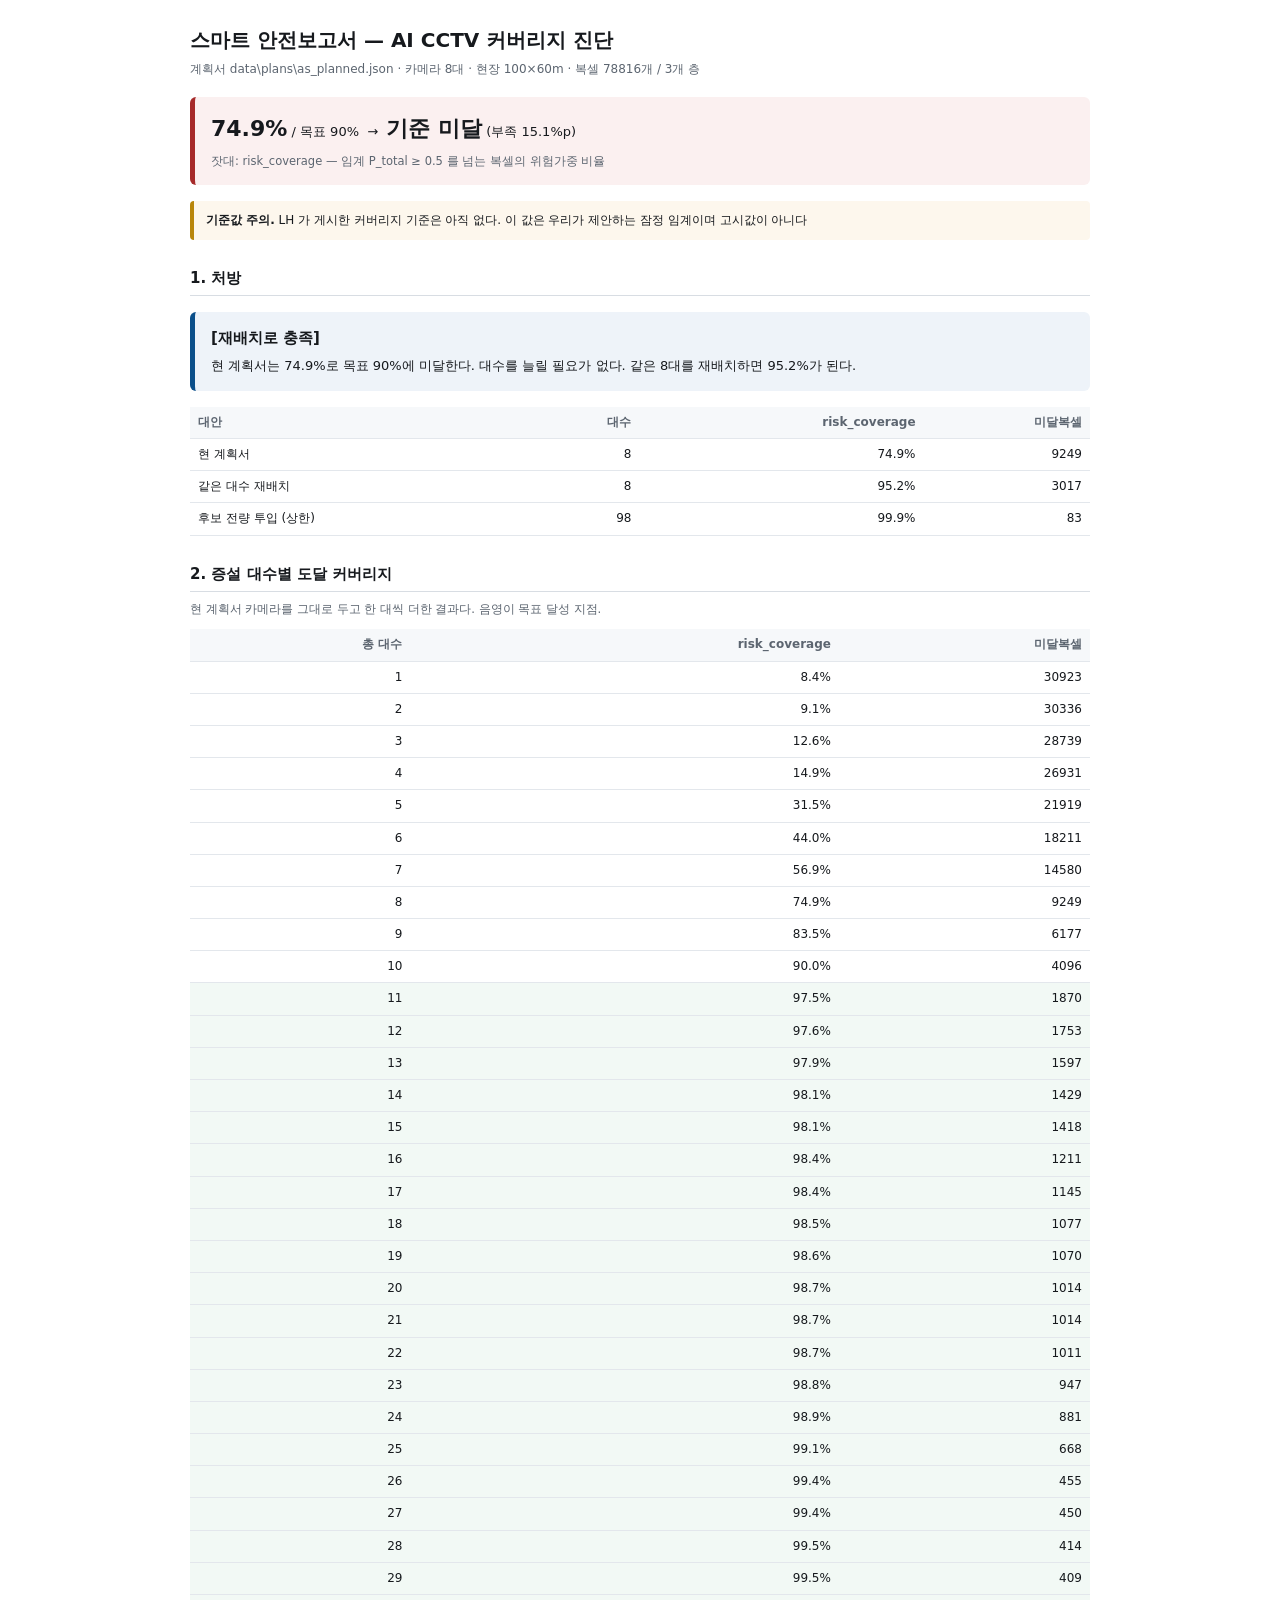
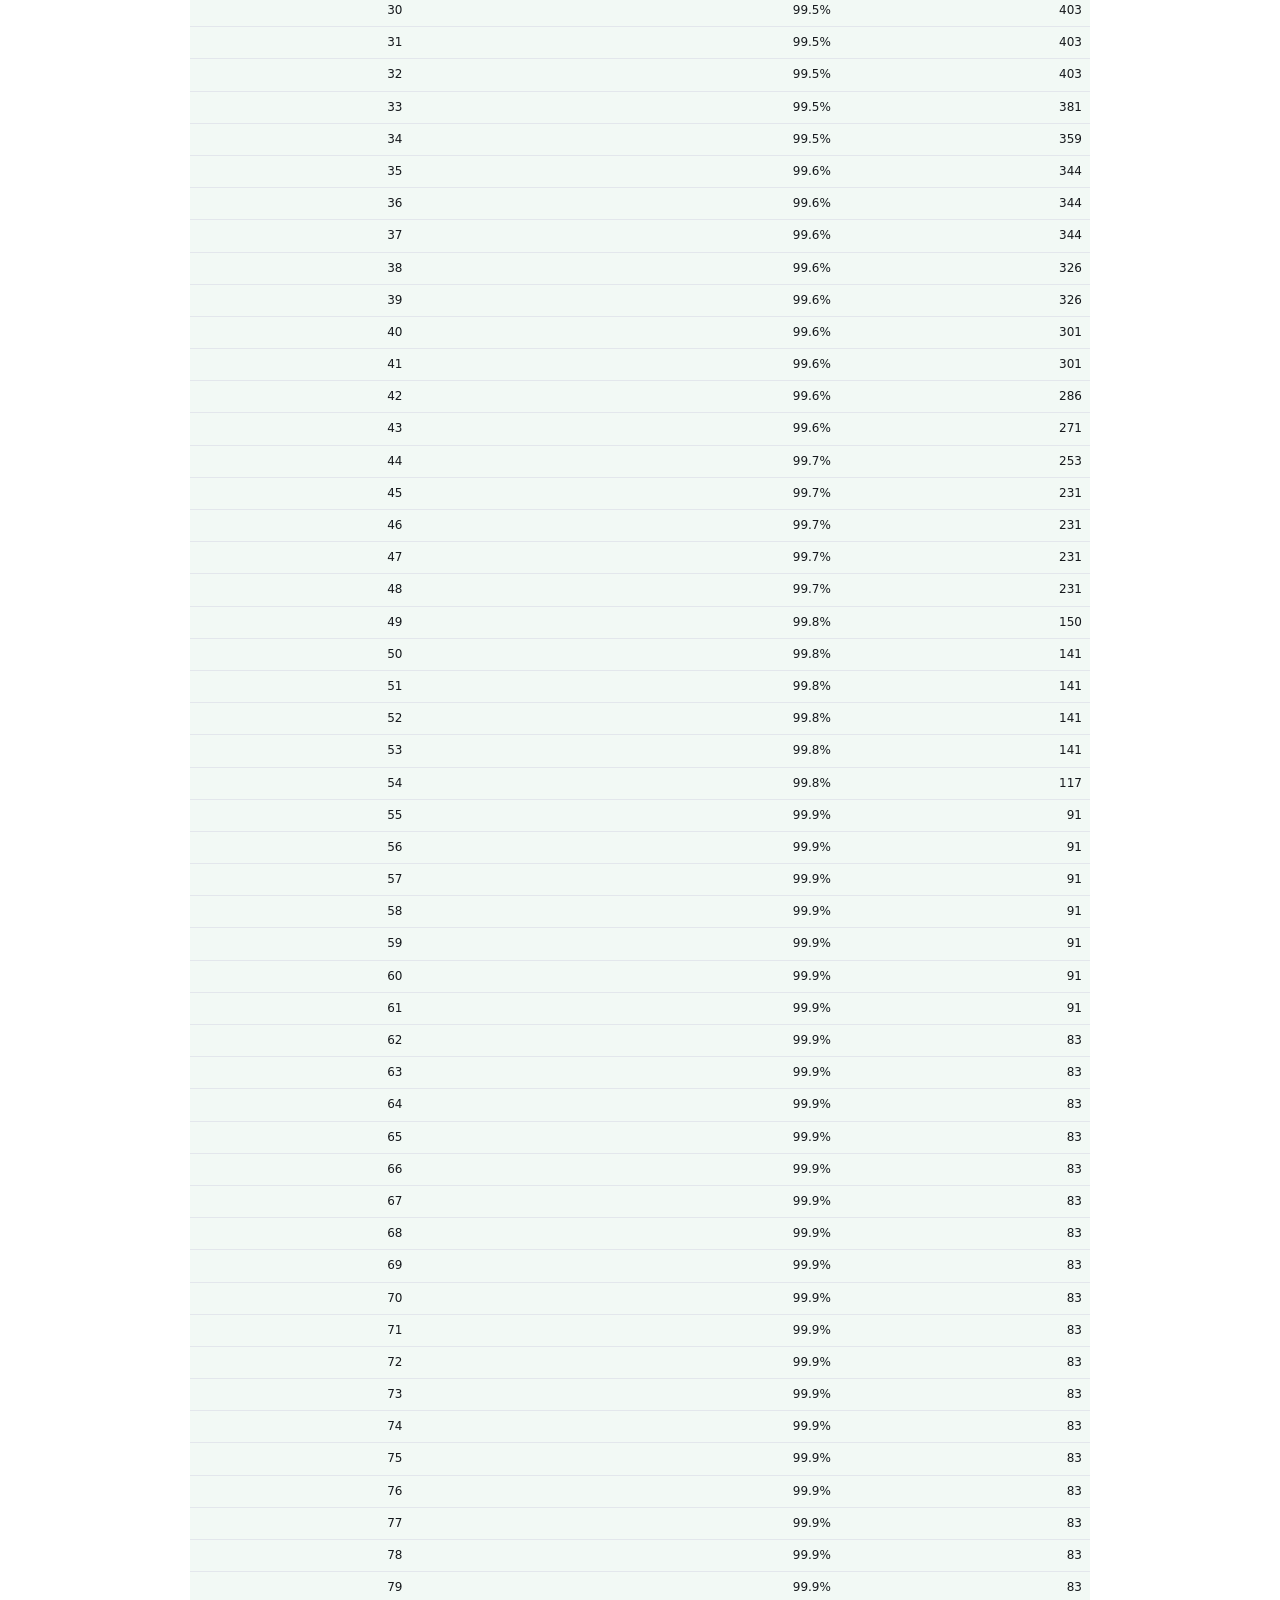
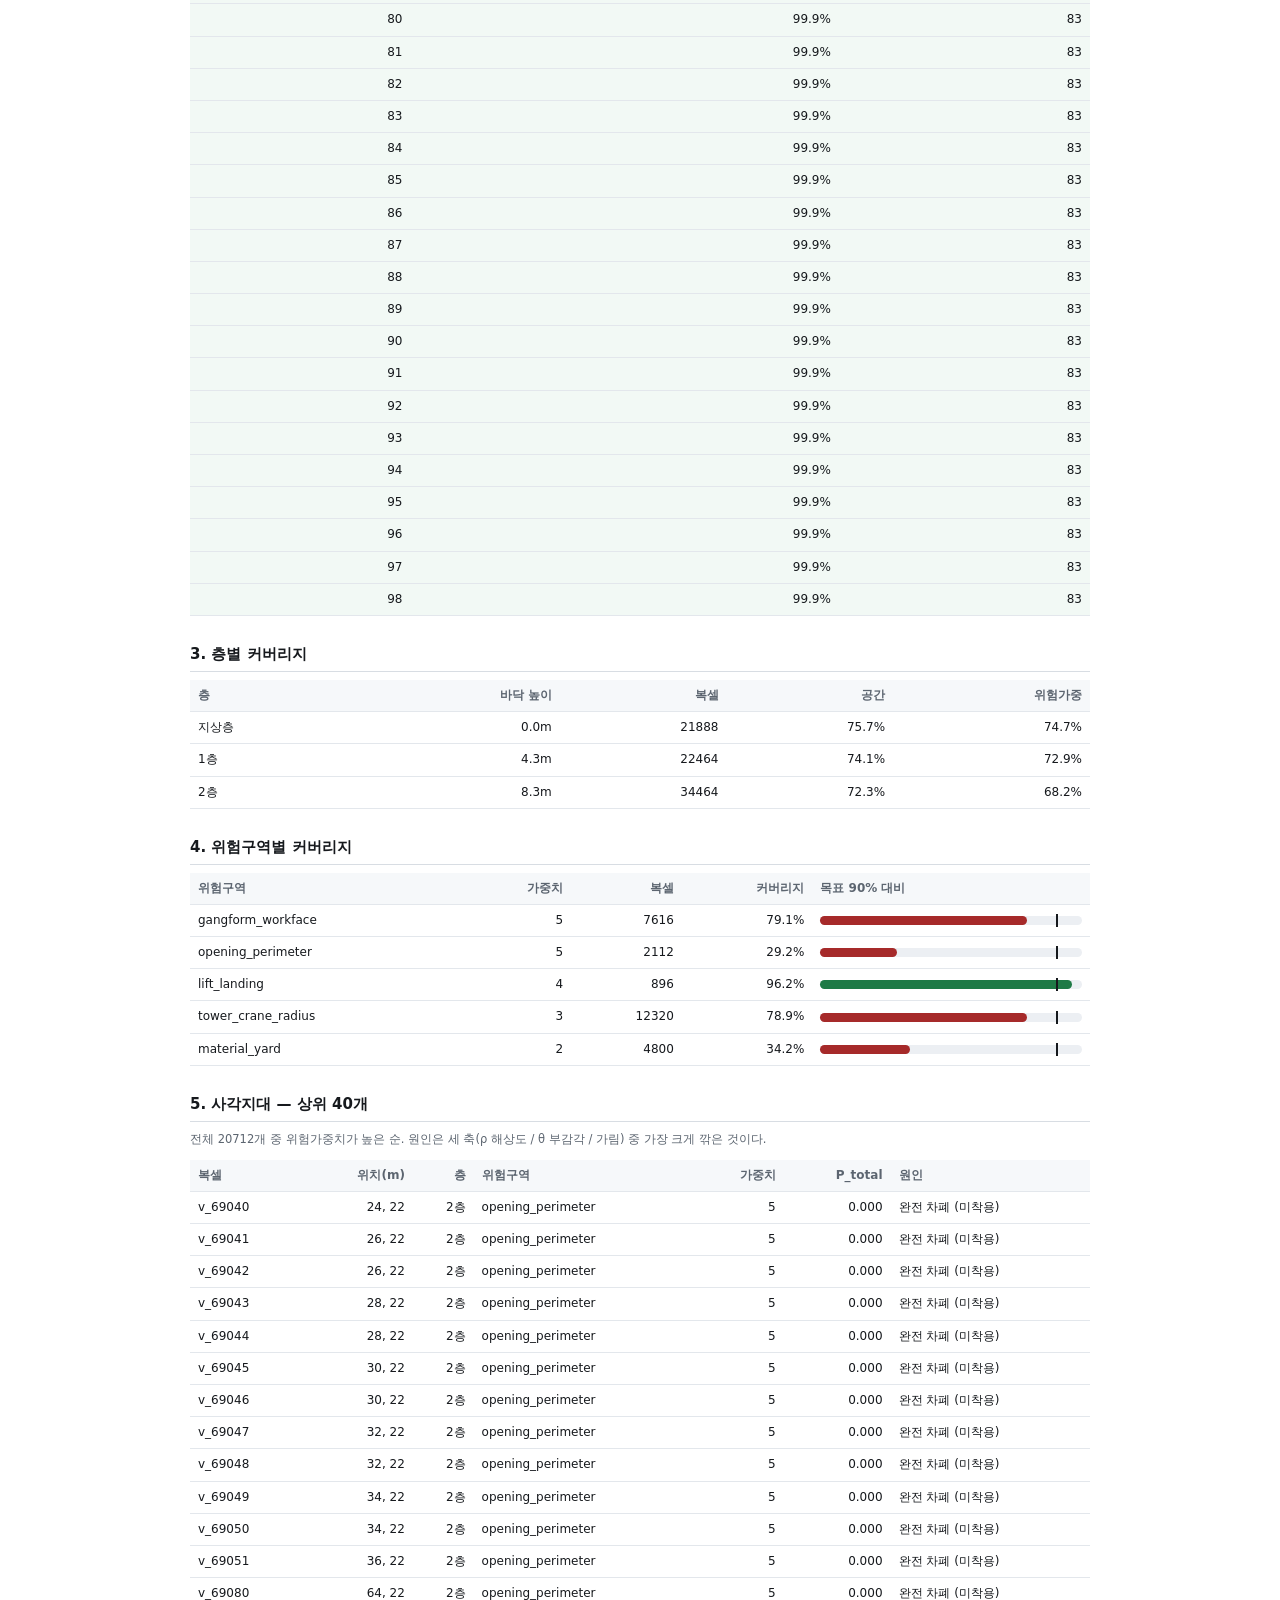
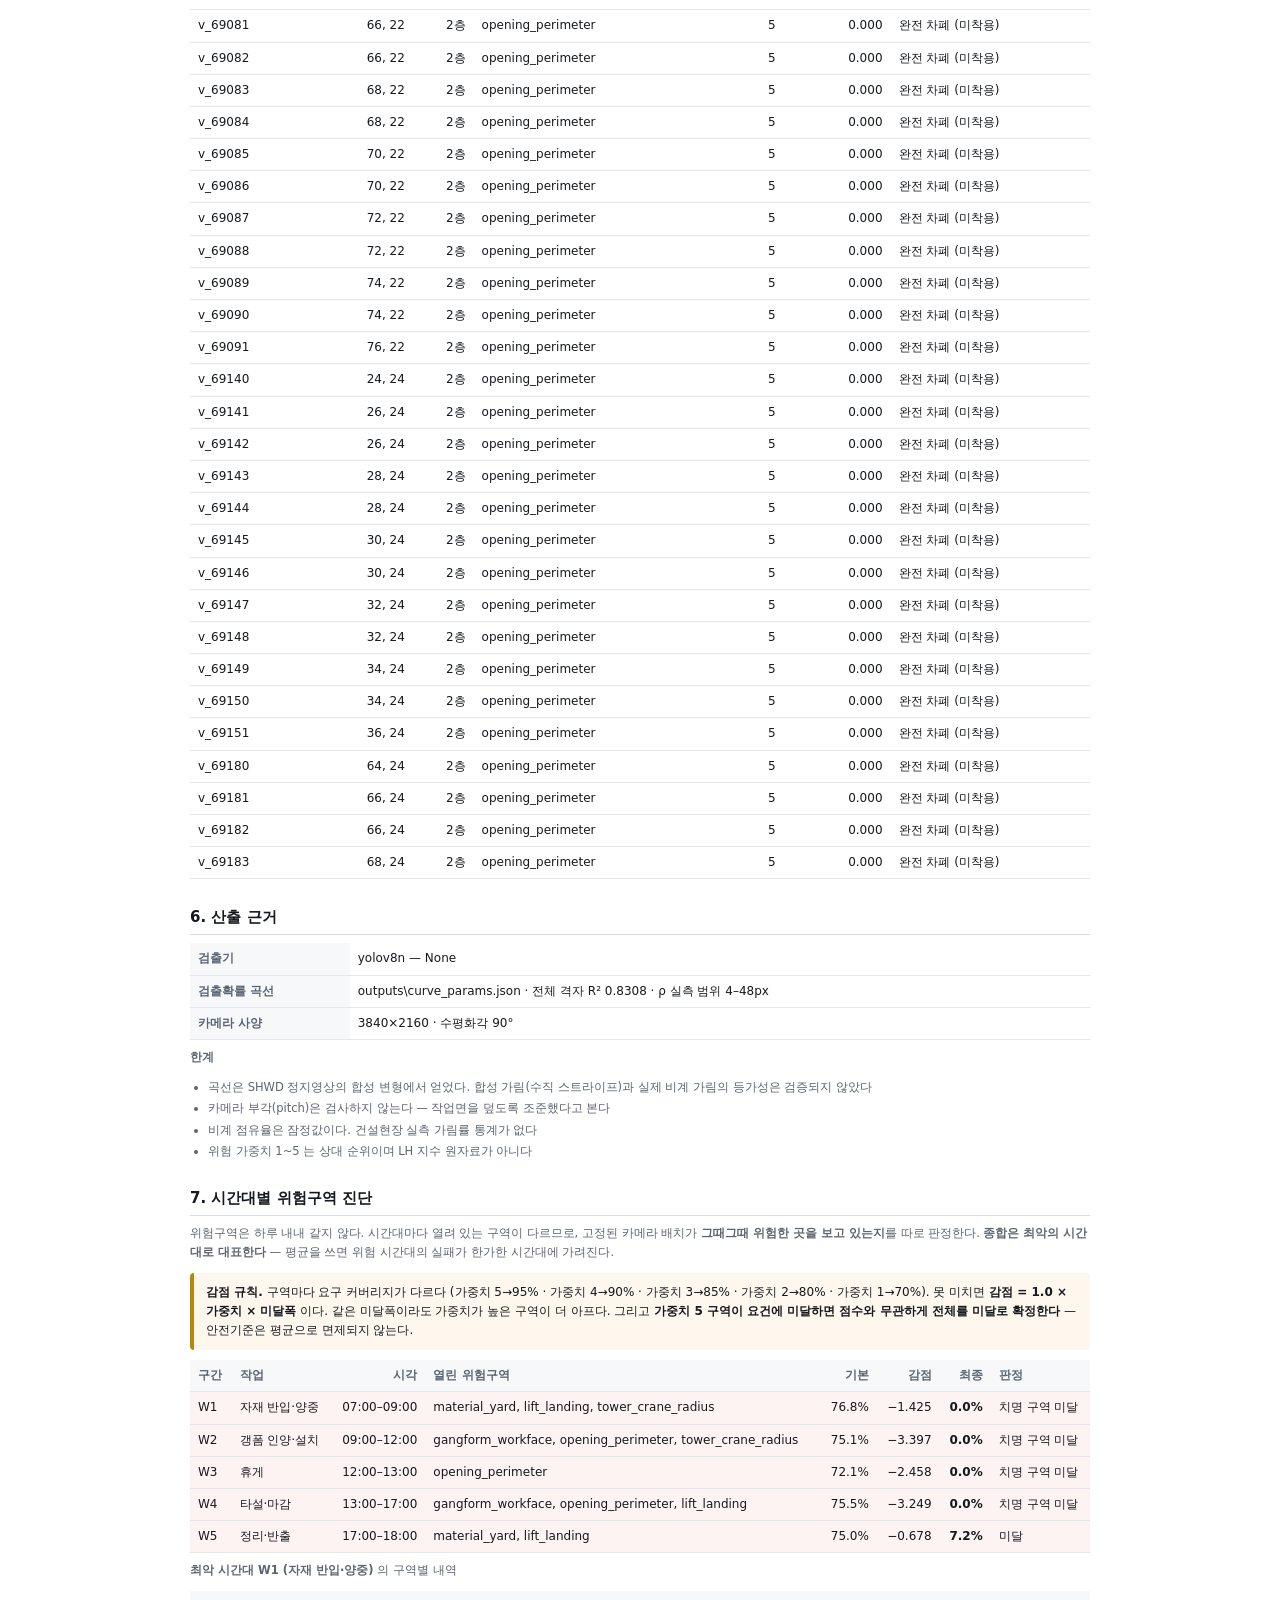
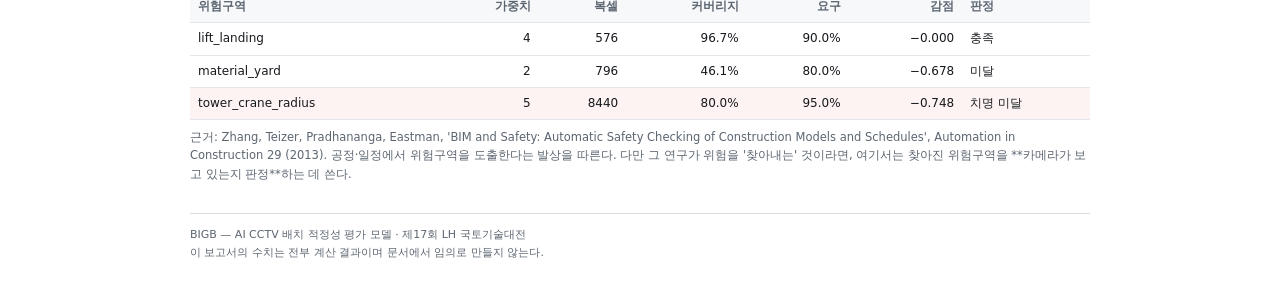
==== commit f03f7a4d: "feat: 후보 위치를 격자로 확장 (24 -> 100) + 광선투사 벡터화 배치 최적화가 손으로 찍은 후보 24곳 안에서만 답을 내고 있었다. 현장에 폴을 세울 수 있는 자리가 " ====
--- a/outputs/safety_report.html
+++ b/outputs/safety_report.html
@@ -37,8 +37,8 @@
  복셀 78816개 / 3개 층</div>
 
 <div class="verdict">
- <b>74.6%</b> / 목표 90%
- &nbsp;→&nbsp; <b>기준 미달</b>&nbsp;(부족 15.4%p)
+ <b>74.9%</b> / 목표 90%
+ &nbsp;→&nbsp; <b>기준 미달</b>&nbsp;(부족 15.1%p)
  <div class="note">잣대: risk_coverage — 임계 P_total ≥ 0.5 를
   넘는 복셀의 위험가중 비율</div>
 </div>
@@ -48,23 +48,23 @@
 <h2>1. 처방</h2>
 <div class="verdict" style="background:#eef3f9;border-left-color:#0b4f8a">
  <b style="font-size:15px">[재배치로 충족]</b>
- <div style="margin-top:6px">현 계획서는 74.6%로 목표 90%에 미달한다. 대수를 늘릴 필요가 없다. 같은 8대를 재배치하면 92.5%가 된다.</div>
+ <div style="margin-top:6px">현 계획서는 74.9%로 목표 90%에 미달한다. 대수를 늘릴 필요가 없다. 같은 8대를 재배치하면 95.2%가 된다.</div>
 </div>
 <table>
  <thead><tr><th>대안</th><th class=n>대수</th><th class=n>risk_coverage</th>
   <th class=n>미달복셀</th></tr></thead>
  <tbody>
   <tr><td>현 계획서</td><td class=n>8</td>
-   <td class=n>74.6%</td>
-   <td class=n>10899</td></tr>
+   <td class=n>74.9%</td>
+   <td class=n>9249</td></tr>
   <tr><td>같은 대수 재배치</td>
    <td class=n>8</td>
-   <td class=n>92.5%</td>
-   <td class=n>3635</td></tr>
+   <td class=n>95.2%</td>
+   <td class=n>3017</td></tr>
   <tr><td>후보 전량 투입 (상한)</td>
-   <td class=n>24</td>
-   <td class=n>98.7%</td>
-   <td class=n>970</td></tr>
+   <td class=n>98</td>
+   <td class=n>99.9%</td>
+   <td class=n>83</td></tr>
  </tbody>
 </table>
 
@@ -73,20 +73,20 @@
  음영이 목표 달성 지점.</p>
 <table><thead><tr><th class=n>총 대수</th><th class=n>risk_coverage</th>
  <th class=n>미달복셀</th></tr></thead>
-<tbody><tr class=''><td class=n>1</td><td class=n>7.9%</td><td class=n>31258</td></tr><tr class=''><td class=n>2</td><td class=n>15.6%</td><td class=n>26666</td></tr><tr class=''><td class=n>3</td><td class=n>16.1%</td><td class=n>26266</td></tr><tr class=''><td class=n>4</td><td class=n>16.3%</td><td class=n>26115</td></tr><tr class=''><td class=n>5</td><td class=n>34.8%</td><td class=n>21614</td></tr><tr class=''><td class=n>6</td><td class=n>53.7%</td><td class=n>16558</td></tr><tr class=''><td class=n>7</td><td class=n>66.1%</td><td class=n>13169</td></tr><tr class=''><td class=n>8</td><td class=n>74.6%</td><td class=n>10899</td></tr><tr class=''><td class=n>9</td><td class=n>79.2%</td><td class=n>8302</td></tr><tr class='hit'><td class=n>10</td><td class=n>90.3%</td><td class=n>5397</td></tr><tr class='hit'><td class=n>11</td><td class=n>94.4%</td><td class=n>3455</td></tr><tr class='hit'><td class=n>12</td><td class=n>96.6%</td><td class=n>1865</td></tr><tr class='hit'><td class=n>13</td><td class=n>97.6%</td><td class=n>1461</td></tr><tr class='hit'><td class=n>14</td><td class=n>98.3%</td><td class=n>1241</td></tr><tr class='hit'><td class=n>15</td><td class=n>98.4%</td><td class=n>1179</td></tr><tr class='hit'><td class=n>16</td><td class=n>98.5%</td><td class=n>1117</td></tr><tr class='hit'><td class=n>17</td><td class=n>98.5%</td><td class=n>1075</td></tr><tr class='hit'><td class=n>18</td><td class=n>98.6%</td><td class=n>1042</td></tr><tr class='hit'><td class=n>19</td><td class=n>98.6%</td><td class=n>1018</td></tr><tr class='hit'><td class=n>20</td><td class=n>98.6%</td><td class=n>994</td></tr><tr class='hit'><td class=n>21</td><td class=n>98.7%</td><td class=n>988</td></tr><tr class='hit'><td class=n>22</td><td class=n>98.7%</td><td class=n>982</td></tr><tr class='hit'><td class=n>23</td><td class=n>98.7%</td><td class=n>976</td></tr><tr class='hit'><td class=n>24</td><td class=n>98.7%</td><td class=n>970</td></tr></tbody></table>
+<tbody><tr class=''><td class=n>1</td><td class=n>8.4%</td><td class=n>30923</td></tr><tr class=''><td class=n>2</td><td class=n>9.1%</td><td class=n>30336</td></tr><tr class=''><td class=n>3</td><td class=n>12.6%</td><td class=n>28739</td></tr><tr class=''><td class=n>4</td><td class=n>14.9%</td><td class=n>26931</td></tr><tr class=''><td class=n>5</td><td class=n>31.5%</td><td class=n>21919</td></tr><tr class=''><td class=n>6</td><td class=n>44.0%</td><td class=n>18211</td></tr><tr class=''><td class=n>7</td><td class=n>56.9%</td><td class=n>14580</td></tr><tr class=''><td class=n>8</td><td class=n>74.9%</td><td class=n>9249</td></tr><tr class=''><td class=n>9</td><td class=n>83.5%</td><td class=n>6177</td></tr><tr class=''><td class=n>10</td><td class=n>90.0%</td><td class=n>4096</td></tr><tr class='hit'><td class=n>11</td><td class=n>97.5%</td><td class=n>1870</td></tr><tr class='hit'><td class=n>12</td><td class=n>97.6%</td><td class=n>1753</td></tr><tr class='hit'><td class=n>13</td><td class=n>97.9%</td><td class=n>1597</td></tr><tr class='hit'><td class=n>14</td><td class=n>98.1%</td><td class=n>1429</td></tr><tr class='hit'><td class=n>15</td><td class=n>98.1%</td><td class=n>1418</td></tr><tr class='hit'><td class=n>16</td><td class=n>98.4%</td><td class=n>1211</td></tr><tr class='hit'><td class=n>17</td><td class=n>98.4%</td><td class=n>1145</td></tr><tr class='hit'><td class=n>18</td><td class=n>98.5%</td><td class=n>1077</td></tr><tr class='hit'><td class=n>19</td><td class=n>98.6%</td><td class=n>1070</td></tr><tr class='hit'><td class=n>20</td><td class=n>98.7%</td><td class=n>1014</td></tr><tr class='hit'><td class=n>21</td><td class=n>98.7%</td><td class=n>1014</td></tr><tr class='hit'><td class=n>22</td><td class=n>98.7%</td><td class=n>1011</td></tr><tr class='hit'><td class=n>23</td><td class=n>98.8%</td><td class=n>947</td></tr><tr class='hit'><td class=n>24</td><td class=n>98.9%</td><td class=n>881</td></tr><tr class='hit'><td class=n>25</td><td class=n>99.1%</td><td class=n>668</td></tr><tr class='hit'><td class=n>26</td><td class=n>99.4%</td><td class=n>455</td></tr><tr class='hit'><td class=n>27</td><td class=n>99.4%</td><td class=n>450</td></tr><tr class='hit'><td class=n>28</td><td class=n>99.5%</td><td class=n>414</td></tr><tr class='hit'><td class=n>29</td><td class=n>99.5%</td><td class=n>409</td></tr><tr class='hit'><td class=n>30</td><td class=n>99.5%</td><td class=n>403</td></tr><tr class='hit'><td class=n>31</td><td class=n>99.5%</td><td class=n>403</td></tr><tr class='hit'><td class=n>32</td><td class=n>99.5%</td><td class=n>403</td></tr><tr class='hit'><td class=n>33</td><td class=n>99.5%</td><td class=n>381</td></tr><tr class='hit'><td class=n>34</td><td class=n>99.5%</td><td class=n>359</td></tr><tr class='hit'><td class=n>35</td><td class=n>99.6%</td><td class=n>344</td></tr><tr class='hit'><td class=n>36</td><td class=n>99.6%</td><td class=n>344</td></tr><tr class='hit'><td class=n>37</td><td class=n>99.6%</td><td class=n>344</td></tr><tr class='hit'><td class=n>38</td><td class=n>99.6%</td><td class=n>326</td></tr><tr class='hit'><td class=n>39</td><td class=n>99.6%</td><td class=n>326</td></tr><tr class='hit'><td class=n>40</td><td class=n>99.6%</td><td class=n>301</td></tr><tr class='hit'><td class=n>41</td><td class=n>99.6%</td><td class=n>301</td></tr><tr class='hit'><td class=n>42</td><td class=n>99.6%</td><td class=n>286</td></tr><tr class='hit'><td class=n>43</td><td class=n>99.6%</td><td class=n>271</td></tr><tr class='hit'><td class=n>44</td><td class=n>99.7%</td><td class=n>253</td></tr><tr class='hit'><td class=n>45</td><td class=n>99.7%</td><td class=n>231</td></tr><tr class='hit'><td class=n>46</td><td class=n>99.7%</td><td class=n>231</td></tr><tr class='hit'><td class=n>47</td><td class=n>99.7%</td><td class=n>231</td></tr><tr class='hit'><td class=n>48</td><td class=n>99.7%</td><td class=n>231</td></tr><tr class='hit'><td class=n>49</td><td class=n>99.8%</td><td class=n>150</td></tr><tr class='hit'><td class=n>50</td><td class=n>99.8%</td><td class=n>141</td></tr><tr class='hit'><td class=n>51</td><td class=n>99.8%</td><td class=n>141</td></tr><tr class='hit'><td class=n>52</td><td class=n>99.8%</td><td class=n>141</td></tr><tr class='hit'><td class=n>53</td><td class=n>99.8%</td><td class=n>141</td></tr><tr class='hit'><td class=n>54</td><td class=n>99.8%</td><td class=n>117</td></tr><tr class='hit'><td class=n>55</td><td class=n>99.9%</td><td class=n>91</td></tr><tr class='hit'><td class=n>56</td><td class=n>99.9%</td><td class=n>91</td></tr><tr class='hit'><td class=n>57</td><td class=n>99.9%</td><td class=n>91</td></tr><tr class='hit'><td class=n>58</td><td class=n>99.9%</td><td class=n>91</td></tr><tr class='hit'><td class=n>59</td><td class=n>99.9%</td><td class=n>91</td></tr><tr class='hit'><td class=n>60</td><td class=n>99.9%</td><td class=n>91</td></tr><tr class='hit'><td class=n>61</td><td class=n>99.9%</td><td class=n>91</td></tr><tr class='hit'><td class=n>62</td><td class=n>99.9%</td><td class=n>83</td></tr><tr class='hit'><td class=n>63</td><td class=n>99.9%</td><td class=n>83</td></tr><tr class='hit'><td class=n>64</td><td class=n>99.9%</td><td class=n>83</td></tr><tr class='hit'><td class=n>65</td><td class=n>99.9%</td><td class=n>83</td></tr><tr class='hit'><td class=n>66</td><td class=n>99.9%</td><td class=n>83</td></tr><tr class='hit'><td class=n>67</td><td class=n>99.9%</td><td class=n>83</td></tr><tr class='hit'><td class=n>68</td><td class=n>99.9%</td><td class=n>83</td></tr><tr class='hit'><td class=n>69</td><td class=n>99.9%</td><td class=n>83</td></tr><tr class='hit'><td class=n>70</td><td class=n>99.9%</td><td class=n>83</td></tr><tr class='hit'><td class=n>71</td><td class=n>99.9%</td><td class=n>83</td></tr><tr class='hit'><td class=n>72</td><td class=n>99.9%</td><td class=n>83</td></tr><tr class='hit'><td class=n>73</td><td class=n>99.9%</td><td class=n>83</td></tr><tr class='hit'><td class=n>74</td><td class=n>99.9%</td><td class=n>83</td></tr><tr class='hit'><td class=n>75</td><td class=n>99.9%</td><td class=n>83</td></tr><tr class='hit'><td class=n>76</td><td class=n>99.9%</td><td class=n>83</td></tr><tr class='hit'><td class=n>77</td><td class=n>99.9%</td><td class=n>83</td></tr><tr class='hit'><td class=n>78</td><td class=n>99.9%</td><td class=n>83</td></tr><tr class='hit'><td class=n>79</td><td class=n>99.9%</td><td class=n>83</td></tr><tr class='hit'><td class=n>80</td><td class=n>99.9%</td><td class=n>83</td></tr><tr class='hit'><td class=n>81</td><td class=n>99.9%</td><td class=n>83</td></tr><tr class='hit'><td class=n>82</td><td class=n>99.9%</td><td class=n>83</td></tr><tr class='hit'><td class=n>83</td><td class=n>99.9%</td><td class=n>83</td></tr><tr class='hit'><td class=n>84</td><td class=n>99.9%</td><td class=n>83</td></tr><tr class='hit'><td class=n>85</td><td class=n>99.9%</td><td class=n>83</td></tr><tr class='hit'><td class=n>86</td><td class=n>99.9%</td><td class=n>83</td></tr><tr class='hit'><td class=n>87</td><td class=n>99.9%</td><td class=n>83</td></tr><tr class='hit'><td class=n>88</td><td class=n>99.9%</td><td class=n>83</td></tr><tr class='hit'><td class=n>89</td><td class=n>99.9%</td><td class=n>83</td></tr><tr class='hit'><td class=n>90</td><td class=n>99.9%</td><td class=n>83</td></tr><tr class='hit'><td class=n>91</td><td class=n>99.9%</td><td class=n>83</td></tr><tr class='hit'><td class=n>92</td><td class=n>99.9%</td><td class=n>83</td></tr><tr class='hit'><td class=n>93</td><td class=n>99.9%</td><td class=n>83</td></tr><tr class='hit'><td class=n>94</td><td class=n>99.9%</td><td class=n>83</td></tr><tr class='hit'><td class=n>95</td><td class=n>99.9%</td><td class=n>83</td></tr><tr class='hit'><td class=n>96</td><td class=n>99.9%</td><td class=n>83</td></tr><tr class='hit'><td class=n>97</td><td class=n>99.9%</td><td class=n>83</td></tr><tr class='hit'><td class=n>98</td><td class=n>99.9%</td><td class=n>83</td></tr></tbody></table>
 
 <h2>3. 층별 커버리지</h2>
 <table><thead><tr><th>층</th><th class=n>바닥 높이</th><th class=n>복셀</th>
  <th class=n>공간</th><th class=n>위험가중</th></tr></thead>
-<tbody><tr><td>지상층</td><td class=n>0.0m</td><td class=n>21888</td><td class=n>68.1%</td><td class=n>72.5%</td></tr><tr><td>1층</td><td class=n>4.3m</td><td class=n>22464</td><td class=n>66.4%</td><td class=n>70.5%</td></tr><tr><td>2층</td><td class=n>8.3m</td><td class=n>34464</td><td class=n>64.8%</td><td class=n>66.1%</td></tr></tbody></table>
+<tbody><tr><td>지상층</td><td class=n>0.0m</td><td class=n>21888</td><td class=n>75.7%</td><td class=n>74.7%</td></tr><tr><td>1층</td><td class=n>4.3m</td><td class=n>22464</td><td class=n>74.1%</td><td class=n>72.9%</td></tr><tr><td>2층</td><td class=n>8.3m</td><td class=n>34464</td><td class=n>72.3%</td><td class=n>68.2%</td></tr></tbody></table>
 
 <h2>4. 위험구역별 커버리지</h2>
 <table><thead><tr><th>위험구역</th><th class=n>가중치</th><th class=n>복셀</th>
  <th class=n>커버리지</th><th>목표 90% 대비</th></tr></thead>
-<tbody><tr><td>gangform_workface</td><td class=n>5</td><td class=n>7616</td><td class=n>71.9%</td><td><div class="bar"><div class="fill" style="width:71.9%;background:#a62a2a"></div><div class="tick" style="left:90.0%"></div></div></td></tr><tr><td>opening_perimeter</td><td class=n>5</td><td class=n>2112</td><td class=n>32.5%</td><td><div class="bar"><div class="fill" style="width:32.5%;background:#a62a2a"></div><div class="tick" style="left:90.0%"></div></div></td></tr><tr><td>lift_landing</td><td class=n>4</td><td class=n>896</td><td class=n>100.0%</td><td><div class="bar"><div class="fill" style="width:100.0%;background:#1e7a46"></div><div class="tick" style="left:90.0%"></div></div></td></tr><tr><td>tower_crane_radius</td><td class=n>3</td><td class=n>12320</td><td class=n>100.0%</td><td><div class="bar"><div class="fill" style="width:100.0%;background:#1e7a46"></div><div class="tick" style="left:90.0%"></div></div></td></tr><tr><td>material_yard</td><td class=n>2</td><td class=n>4800</td><td class=n>28.3%</td><td><div class="bar"><div class="fill" style="width:28.3%;background:#a62a2a"></div><div class="tick" style="left:90.0%"></div></div></td></tr></tbody></table>
+<tbody><tr><td>gangform_workface</td><td class=n>5</td><td class=n>7616</td><td class=n>79.1%</td><td><div class="bar"><div class="fill" style="width:79.1%;background:#a62a2a"></div><div class="tick" style="left:90.0%"></div></div></td></tr><tr><td>opening_perimeter</td><td class=n>5</td><td class=n>2112</td><td class=n>29.2%</td><td><div class="bar"><div class="fill" style="width:29.2%;background:#a62a2a"></div><div class="tick" style="left:90.0%"></div></div></td></tr><tr><td>lift_landing</td><td class=n>4</td><td class=n>896</td><td class=n>96.2%</td><td><div class="bar"><div class="fill" style="width:96.2%;background:#1e7a46"></div><div class="tick" style="left:90.0%"></div></div></td></tr><tr><td>tower_crane_radius</td><td class=n>3</td><td class=n>12320</td><td class=n>78.9%</td><td><div class="bar"><div class="fill" style="width:78.9%;background:#a62a2a"></div><div class="tick" style="left:90.0%"></div></div></td></tr><tr><td>material_yard</td><td class=n>2</td><td class=n>4800</td><td class=n>34.2%</td><td><div class="bar"><div class="fill" style="width:34.2%;background:#a62a2a"></div><div class="tick" style="left:90.0%"></div></div></td></tr></tbody></table>
 
 <h2>5. 사각지대 — 상위 40개</h2>
-<p class="note">전체 26658개 중 위험가중치가 높은 순.
+<p class="note">전체 20712개 중 위험가중치가 높은 순.
  원인은 세 축(ρ 해상도 / θ 부감각 / 가림) 중 가장 크게 깎은 것이다.</p>
 <table><thead><tr><th>복셀</th><th class=n>위치(m)</th><th class=n>층</th>
  <th>위험구역</th><th class=n>가중치</th><th class=n>P_total</th>
@@ -118,15 +118,15 @@
 <table>
  <thead><tr><th>구간</th><th>작업</th><th class=n>시각</th><th>열린 위험구역</th>
   <th class=n>기본</th><th class=n>감점</th><th class=n>최종</th><th>판정</th></tr></thead>
- <tbody><tr class='bad'><td>W1</td><td>자재 반입·양중</td><td class=n>07:00–09:00</td><td>material_yard, lift_landing, tower_crane_radius</td><td class=n>84.2%</td><td class=n>−0.344</td><td class=n><b>49.8%</b></td><td>미달</td></tr><tr class='bad'><td>W2</td><td>갱폼 인양·설치</td><td class=n>09:00–12:00</td><td>gangform_workface, opening_perimeter, tower_crane_radius</td><td class=n>74.5%</td><td class=n>−3.369</td><td class=n><b>0.0%</b></td><td>치명 구역 미달</td></tr><tr class='bad'><td>W3</td><td>휴게</td><td class=n>12:00–13:00</td><td>opening_perimeter</td><td class=n>68.4%</td><td class=n>−2.198</td><td class=n><b>0.0%</b></td><td>치명 구역 미달</td></tr><tr class='bad'><td>W4</td><td>타설·마감</td><td class=n>13:00–17:00</td><td>gangform_workface, opening_perimeter, lift_landing</td><td class=n>70.4%</td><td class=n>−3.369</td><td class=n><b>0.0%</b></td><td>치명 구역 미달</td></tr><tr class='bad'><td>W5</td><td>정리·반출</td><td class=n>17:00–18:00</td><td>material_yard, lift_landing</td><td class=n>71.2%</td><td class=n>−0.344</td><td class=n><b>36.8%</b></td><td>미달</td></tr></tbody>
+ <tbody><tr class='bad'><td>W1</td><td>자재 반입·양중</td><td class=n>07:00–09:00</td><td>material_yard, lift_landing, tower_crane_radius</td><td class=n>76.8%</td><td class=n>−1.425</td><td class=n><b>0.0%</b></td><td>치명 구역 미달</td></tr><tr class='bad'><td>W2</td><td>갱폼 인양·설치</td><td class=n>09:00–12:00</td><td>gangform_workface, opening_perimeter, tower_crane_radius</td><td class=n>75.1%</td><td class=n>−3.397</td><td class=n><b>0.0%</b></td><td>치명 구역 미달</td></tr><tr class='bad'><td>W3</td><td>휴게</td><td class=n>12:00–13:00</td><td>opening_perimeter</td><td class=n>72.1%</td><td class=n>−2.458</td><td class=n><b>0.0%</b></td><td>치명 구역 미달</td></tr><tr class='bad'><td>W4</td><td>타설·마감</td><td class=n>13:00–17:00</td><td>gangform_workface, opening_perimeter, lift_landing</td><td class=n>75.5%</td><td class=n>−3.249</td><td class=n><b>0.0%</b></td><td>치명 구역 미달</td></tr><tr class='bad'><td>W5</td><td>정리·반출</td><td class=n>17:00–18:00</td><td>material_yard, lift_landing</td><td class=n>75.0%</td><td class=n>−0.678</td><td class=n><b>7.2%</b></td><td>미달</td></tr></tbody>
 </table>
-<p class="note"><b>최악 시간대 W2
- (갱폼 인양·설치)</b> 의 구역별 내역</p>
+<p class="note"><b>최악 시간대 W1
+ (자재 반입·양중)</b> 의 구역별 내역</p>
 <table>
  <thead><tr><th>위험구역</th><th class=n>가중치</th><th class=n>복셀</th>
   <th class=n>커버리지</th><th class=n>요구</th><th class=n>감점</th>
   <th>판정</th></tr></thead>
- <tbody><tr class='bad'><td>gangform_workface</td><td class=n>5</td><td class=n>6996</td><td class=n>71.6%</td><td class=n>95.0%</td><td class=n>−1.171</td><td>치명 미달</td></tr><tr class='bad'><td>opening_perimeter</td><td class=n>5</td><td class=n>864</td><td class=n>51.0%</td><td class=n>95.0%</td><td class=n>−2.198</td><td>치명 미달</td></tr><tr class=''><td>tower_crane_radius</td><td class=n>3</td><td class=n>8440</td><td class=n>100.0%</td><td class=n>85.0%</td><td class=n>−0.000</td><td>충족</td></tr></tbody>
+ <tbody><tr class=''><td>lift_landing</td><td class=n>4</td><td class=n>576</td><td class=n>96.7%</td><td class=n>90.0%</td><td class=n>−0.000</td><td>충족</td></tr><tr class=''><td>material_yard</td><td class=n>2</td><td class=n>796</td><td class=n>46.1%</td><td class=n>80.0%</td><td class=n>−0.678</td><td>미달</td></tr><tr class='bad'><td>tower_crane_radius</td><td class=n>5</td><td class=n>8440</td><td class=n>80.0%</td><td class=n>95.0%</td><td class=n>−0.748</td><td>치명 미달</td></tr></tbody>
 </table>
 <p class="note">근거: Zhang, Teizer, Pradhananga, Eastman, &#x27;BIM and Safety: Automatic Safety Checking of Construction Models and Schedules&#x27;, Automation in Construction 29 (2013). 공정·일정에서 위험구역을 도출한다는 발상을 따른다. 다만 그 연구가 위험을 &#x27;찾아내는&#x27; 것이라면, 여기서는 찾아진 위험구역을 **카메라가 보고 있는지 판정**하는 데 쓴다.</p>
 
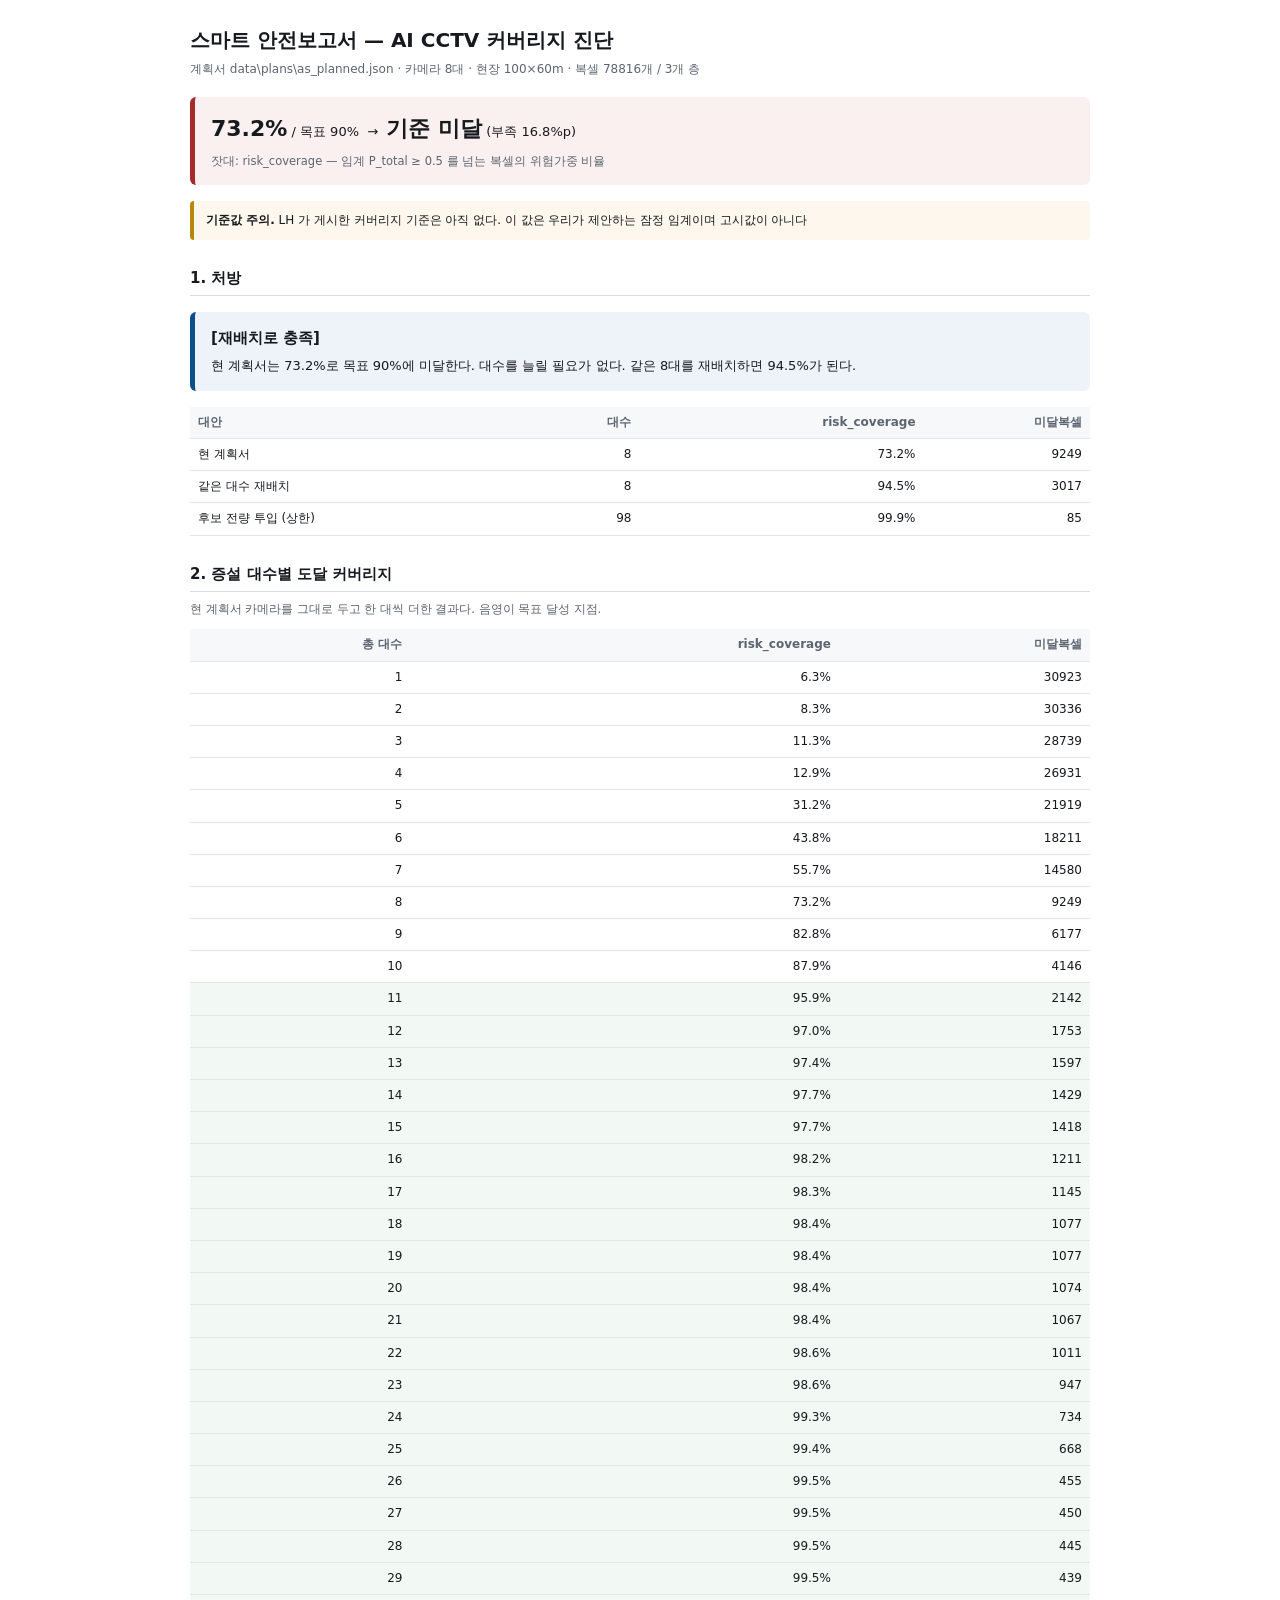
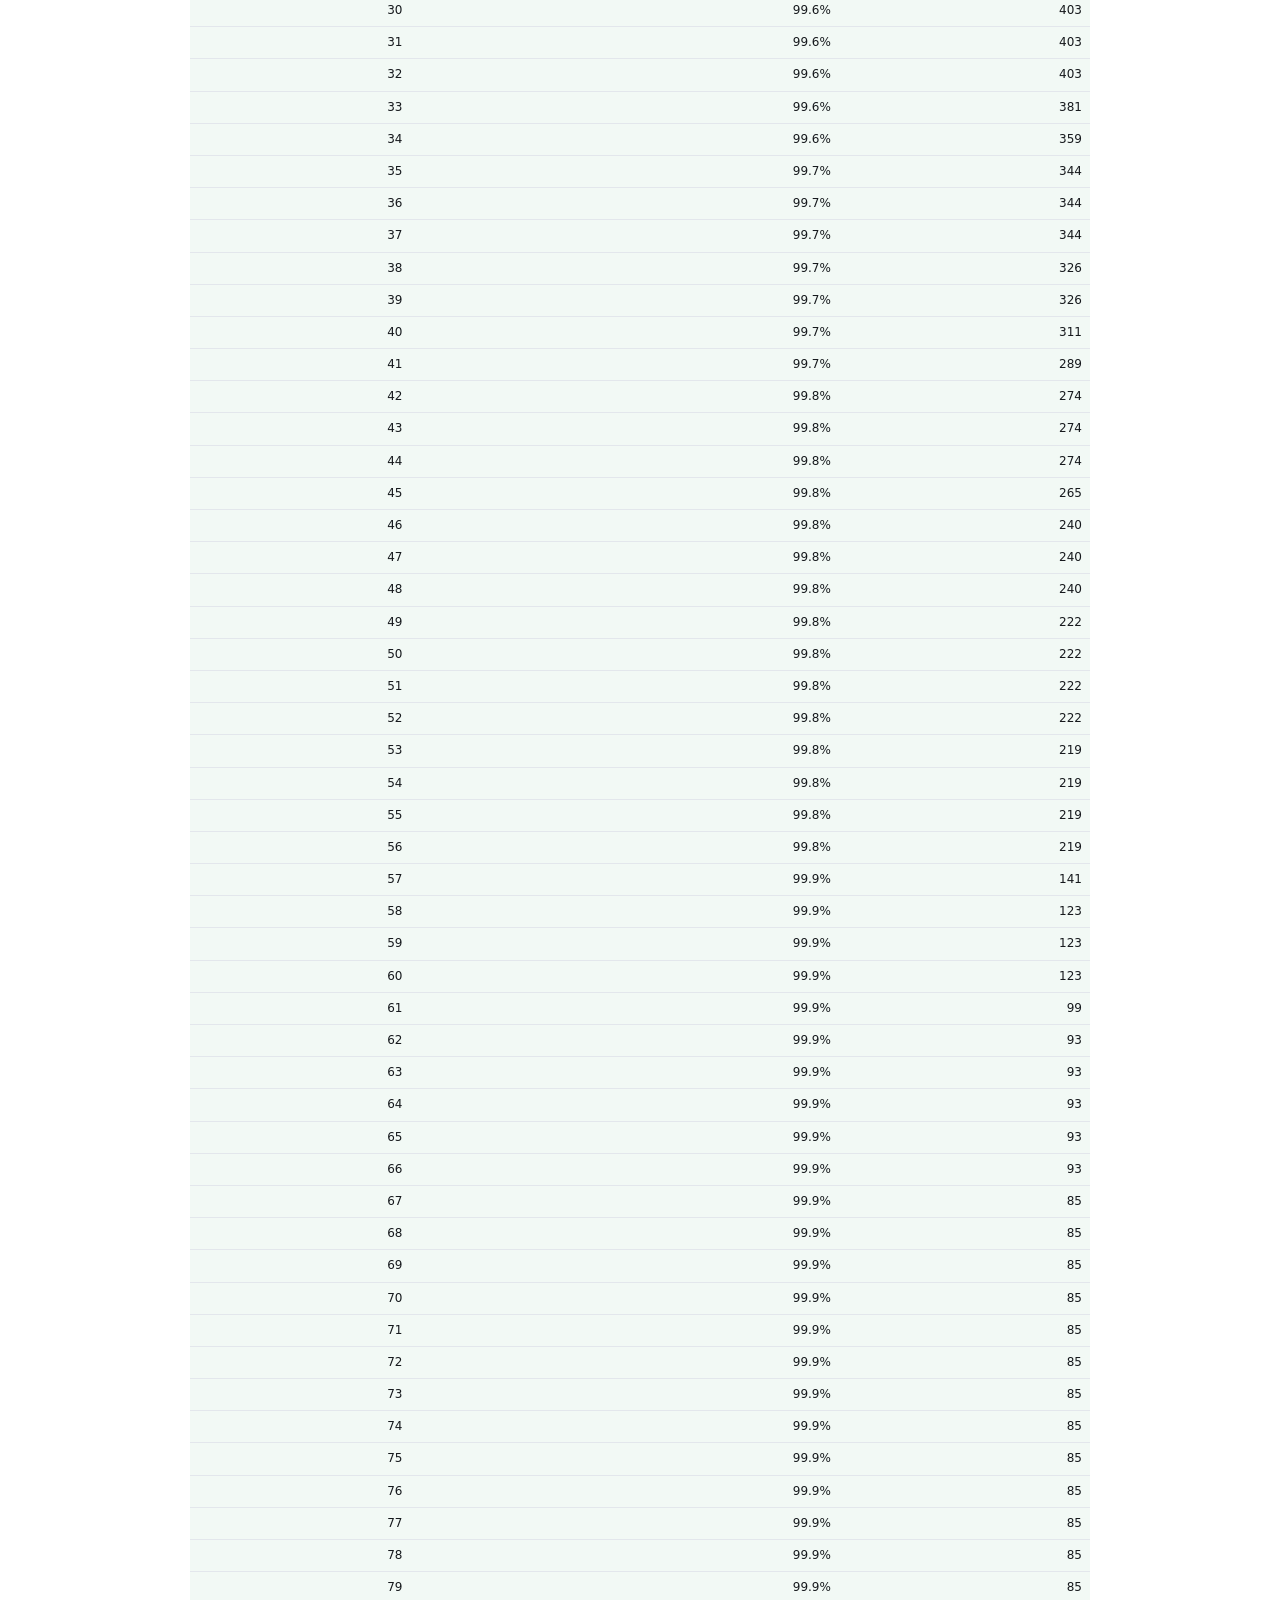
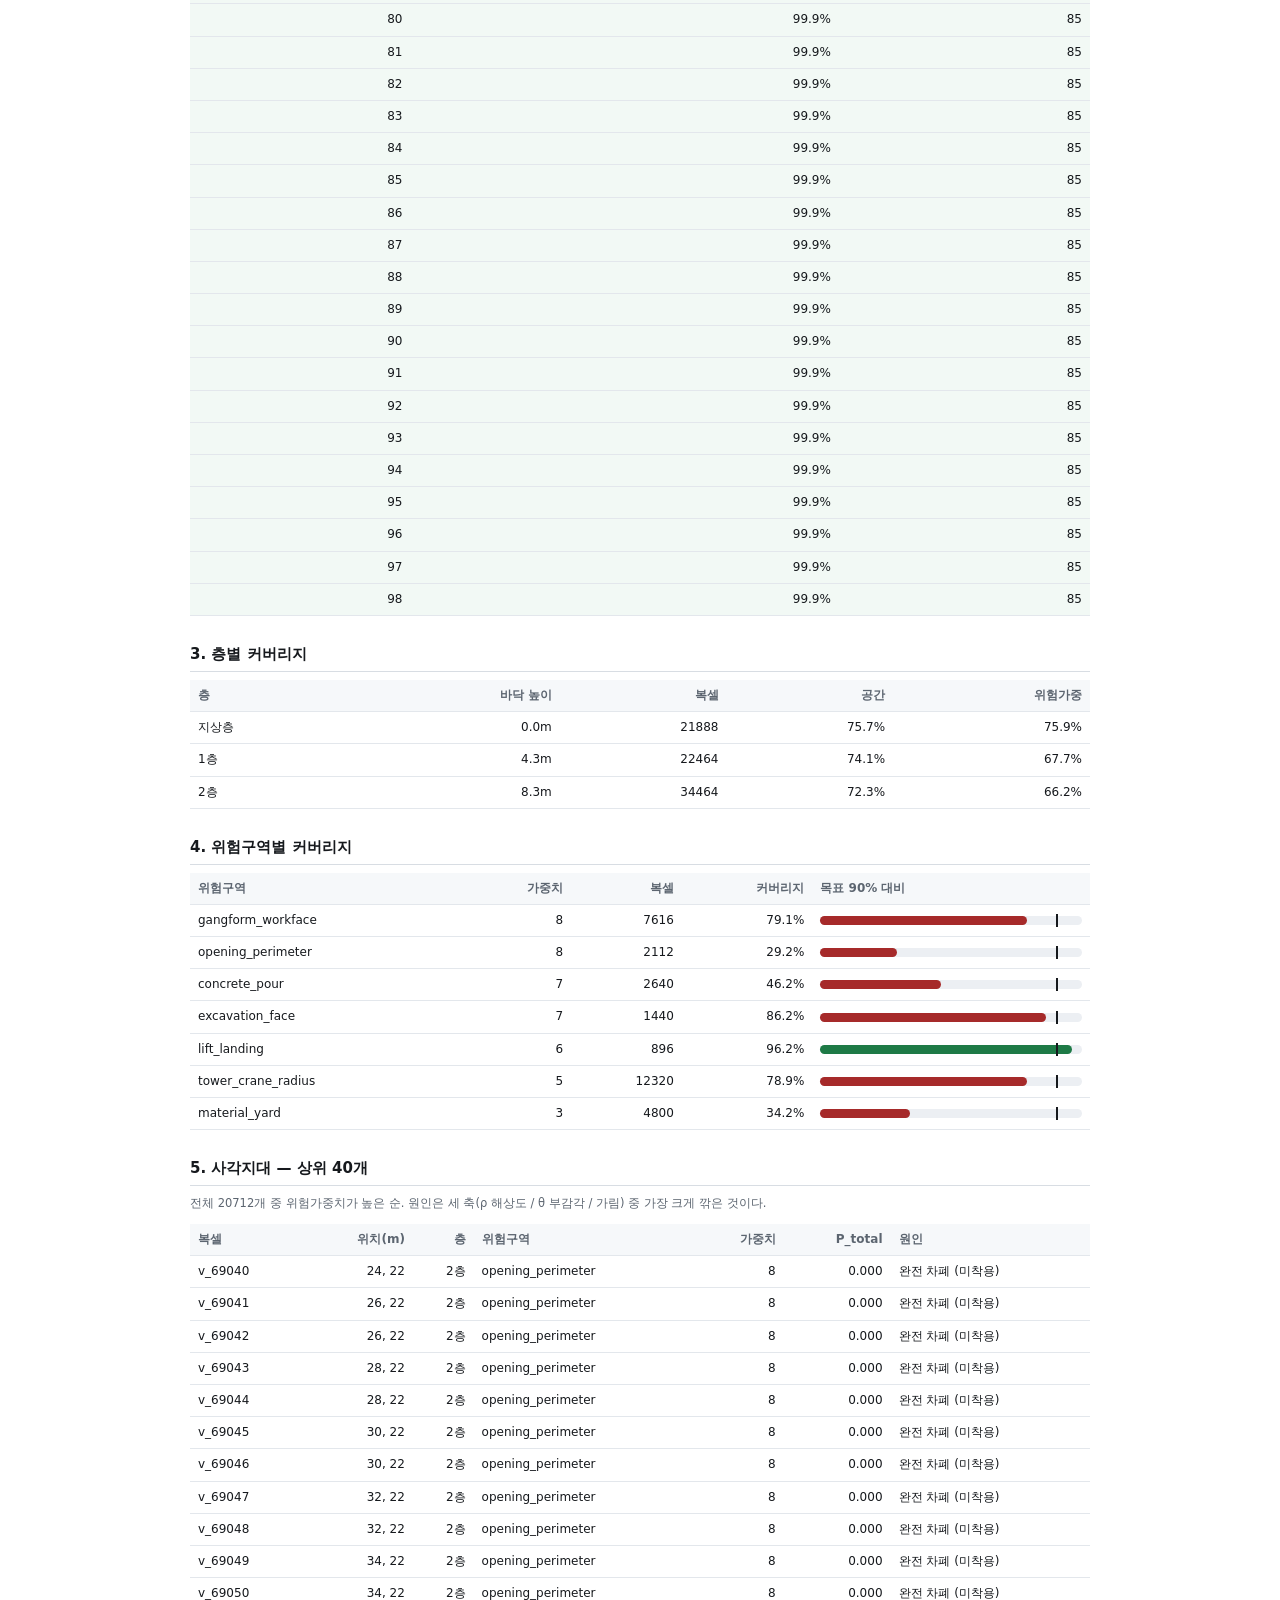
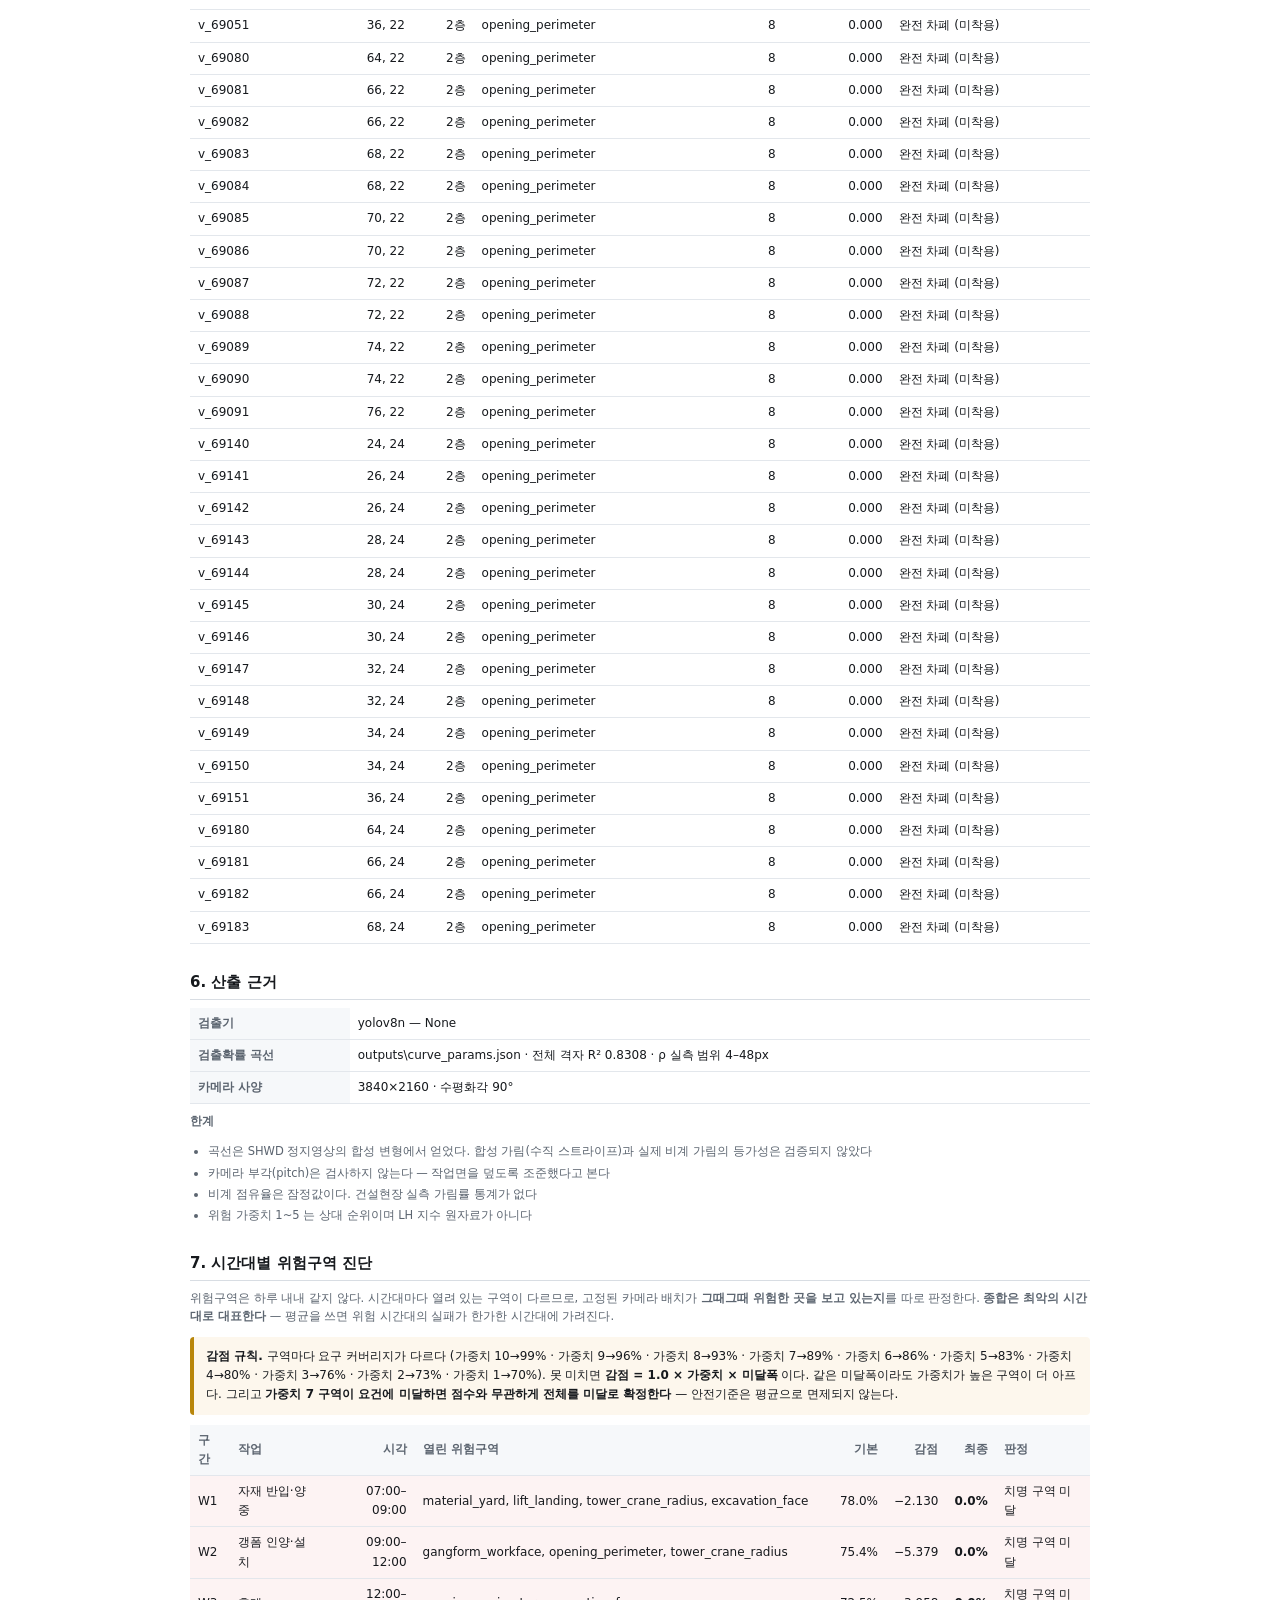
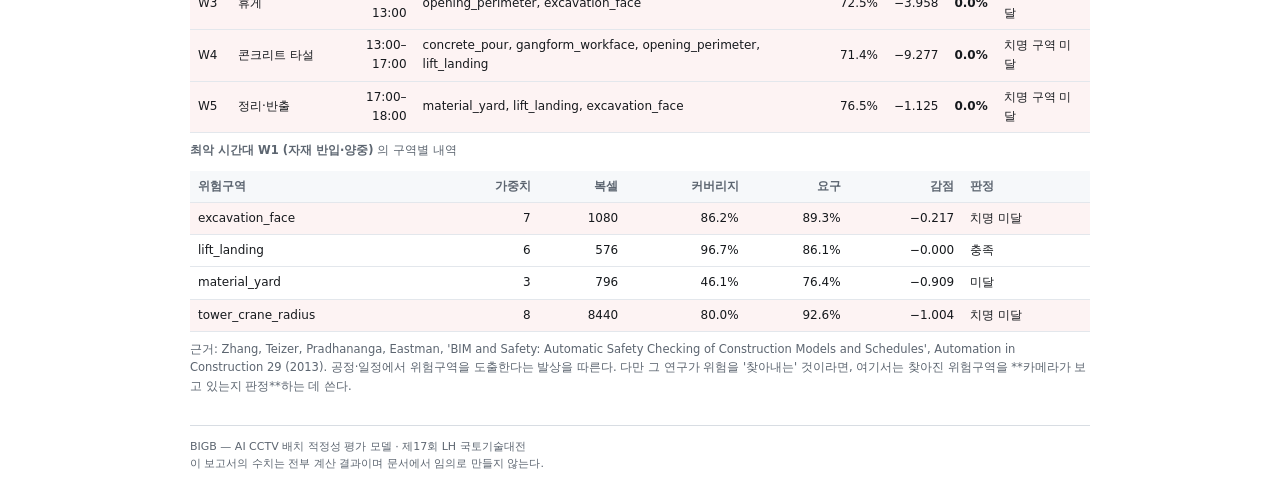
==== commit cdbfe7f5: "feat: 위험구역을 입력 계약으로 분리 + 타설·굴착면 추가 위험구역 좌표 8줄이 site_model.py 에 박혀 있었다. 계획서·일정은 JSON 으로 빼놨으면서 위험구역만 안" ====
--- a/outputs/safety_report.html
+++ b/outputs/safety_report.html
@@ -37,8 +37,8 @@
  복셀 78816개 / 3개 층</div>
 
 <div class="verdict">
- <b>74.9%</b> / 목표 90%
- &nbsp;→&nbsp; <b>기준 미달</b>&nbsp;(부족 15.1%p)
+ <b>73.2%</b> / 목표 90%
+ &nbsp;→&nbsp; <b>기준 미달</b>&nbsp;(부족 16.8%p)
  <div class="note">잣대: risk_coverage — 임계 P_total ≥ 0.5 를
   넘는 복셀의 위험가중 비율</div>
 </div>
@@ -48,23 +48,23 @@
 <h2>1. 처방</h2>
 <div class="verdict" style="background:#eef3f9;border-left-color:#0b4f8a">
  <b style="font-size:15px">[재배치로 충족]</b>
- <div style="margin-top:6px">현 계획서는 74.9%로 목표 90%에 미달한다. 대수를 늘릴 필요가 없다. 같은 8대를 재배치하면 95.2%가 된다.</div>
+ <div style="margin-top:6px">현 계획서는 73.2%로 목표 90%에 미달한다. 대수를 늘릴 필요가 없다. 같은 8대를 재배치하면 94.5%가 된다.</div>
 </div>
 <table>
  <thead><tr><th>대안</th><th class=n>대수</th><th class=n>risk_coverage</th>
   <th class=n>미달복셀</th></tr></thead>
  <tbody>
   <tr><td>현 계획서</td><td class=n>8</td>
-   <td class=n>74.9%</td>
+   <td class=n>73.2%</td>
    <td class=n>9249</td></tr>
   <tr><td>같은 대수 재배치</td>
    <td class=n>8</td>
-   <td class=n>95.2%</td>
+   <td class=n>94.5%</td>
    <td class=n>3017</td></tr>
   <tr><td>후보 전량 투입 (상한)</td>
    <td class=n>98</td>
    <td class=n>99.9%</td>
-   <td class=n>83</td></tr>
+   <td class=n>85</td></tr>
  </tbody>
 </table>
 
@@ -73,17 +73,17 @@
  음영이 목표 달성 지점.</p>
 <table><thead><tr><th class=n>총 대수</th><th class=n>risk_coverage</th>
  <th class=n>미달복셀</th></tr></thead>
-<tbody><tr class=''><td class=n>1</td><td class=n>8.4%</td><td class=n>30923</td></tr><tr class=''><td class=n>2</td><td class=n>9.1%</td><td class=n>30336</td></tr><tr class=''><td class=n>3</td><td class=n>12.6%</td><td class=n>28739</td></tr><tr class=''><td class=n>4</td><td class=n>14.9%</td><td class=n>26931</td></tr><tr class=''><td class=n>5</td><td class=n>31.5%</td><td class=n>21919</td></tr><tr class=''><td class=n>6</td><td class=n>44.0%</td><td class=n>18211</td></tr><tr class=''><td class=n>7</td><td class=n>56.9%</td><td class=n>14580</td></tr><tr class=''><td class=n>8</td><td class=n>74.9%</td><td class=n>9249</td></tr><tr class=''><td class=n>9</td><td class=n>83.5%</td><td class=n>6177</td></tr><tr class=''><td class=n>10</td><td class=n>90.0%</td><td class=n>4096</td></tr><tr class='hit'><td class=n>11</td><td class=n>97.5%</td><td class=n>1870</td></tr><tr class='hit'><td class=n>12</td><td class=n>97.6%</td><td class=n>1753</td></tr><tr class='hit'><td class=n>13</td><td class=n>97.9%</td><td class=n>1597</td></tr><tr class='hit'><td class=n>14</td><td class=n>98.1%</td><td class=n>1429</td></tr><tr class='hit'><td class=n>15</td><td class=n>98.1%</td><td class=n>1418</td></tr><tr class='hit'><td class=n>16</td><td class=n>98.4%</td><td class=n>1211</td></tr><tr class='hit'><td class=n>17</td><td class=n>98.4%</td><td class=n>1145</td></tr><tr class='hit'><td class=n>18</td><td class=n>98.5%</td><td class=n>1077</td></tr><tr class='hit'><td class=n>19</td><td class=n>98.6%</td><td class=n>1070</td></tr><tr class='hit'><td class=n>20</td><td class=n>98.7%</td><td class=n>1014</td></tr><tr class='hit'><td class=n>21</td><td class=n>98.7%</td><td class=n>1014</td></tr><tr class='hit'><td class=n>22</td><td class=n>98.7%</td><td class=n>1011</td></tr><tr class='hit'><td class=n>23</td><td class=n>98.8%</td><td class=n>947</td></tr><tr class='hit'><td class=n>24</td><td class=n>98.9%</td><td class=n>881</td></tr><tr class='hit'><td class=n>25</td><td class=n>99.1%</td><td class=n>668</td></tr><tr class='hit'><td class=n>26</td><td class=n>99.4%</td><td class=n>455</td></tr><tr class='hit'><td class=n>27</td><td class=n>99.4%</td><td class=n>450</td></tr><tr class='hit'><td class=n>28</td><td class=n>99.5%</td><td class=n>414</td></tr><tr class='hit'><td class=n>29</td><td class=n>99.5%</td><td class=n>409</td></tr><tr class='hit'><td class=n>30</td><td class=n>99.5%</td><td class=n>403</td></tr><tr class='hit'><td class=n>31</td><td class=n>99.5%</td><td class=n>403</td></tr><tr class='hit'><td class=n>32</td><td class=n>99.5%</td><td class=n>403</td></tr><tr class='hit'><td class=n>33</td><td class=n>99.5%</td><td class=n>381</td></tr><tr class='hit'><td class=n>34</td><td class=n>99.5%</td><td class=n>359</td></tr><tr class='hit'><td class=n>35</td><td class=n>99.6%</td><td class=n>344</td></tr><tr class='hit'><td class=n>36</td><td class=n>99.6%</td><td class=n>344</td></tr><tr class='hit'><td class=n>37</td><td class=n>99.6%</td><td class=n>344</td></tr><tr class='hit'><td class=n>38</td><td class=n>99.6%</td><td class=n>326</td></tr><tr class='hit'><td class=n>39</td><td class=n>99.6%</td><td class=n>326</td></tr><tr class='hit'><td class=n>40</td><td class=n>99.6%</td><td class=n>301</td></tr><tr class='hit'><td class=n>41</td><td class=n>99.6%</td><td class=n>301</td></tr><tr class='hit'><td class=n>42</td><td class=n>99.6%</td><td class=n>286</td></tr><tr class='hit'><td class=n>43</td><td class=n>99.6%</td><td class=n>271</td></tr><tr class='hit'><td class=n>44</td><td class=n>99.7%</td><td class=n>253</td></tr><tr class='hit'><td class=n>45</td><td class=n>99.7%</td><td class=n>231</td></tr><tr class='hit'><td class=n>46</td><td class=n>99.7%</td><td class=n>231</td></tr><tr class='hit'><td class=n>47</td><td class=n>99.7%</td><td class=n>231</td></tr><tr class='hit'><td class=n>48</td><td class=n>99.7%</td><td class=n>231</td></tr><tr class='hit'><td class=n>49</td><td class=n>99.8%</td><td class=n>150</td></tr><tr class='hit'><td class=n>50</td><td class=n>99.8%</td><td class=n>141</td></tr><tr class='hit'><td class=n>51</td><td class=n>99.8%</td><td class=n>141</td></tr><tr class='hit'><td class=n>52</td><td class=n>99.8%</td><td class=n>141</td></tr><tr class='hit'><td class=n>53</td><td class=n>99.8%</td><td class=n>141</td></tr><tr class='hit'><td class=n>54</td><td class=n>99.8%</td><td class=n>117</td></tr><tr class='hit'><td class=n>55</td><td class=n>99.9%</td><td class=n>91</td></tr><tr class='hit'><td class=n>56</td><td class=n>99.9%</td><td class=n>91</td></tr><tr class='hit'><td class=n>57</td><td class=n>99.9%</td><td class=n>91</td></tr><tr class='hit'><td class=n>58</td><td class=n>99.9%</td><td class=n>91</td></tr><tr class='hit'><td class=n>59</td><td class=n>99.9%</td><td class=n>91</td></tr><tr class='hit'><td class=n>60</td><td class=n>99.9%</td><td class=n>91</td></tr><tr class='hit'><td class=n>61</td><td class=n>99.9%</td><td class=n>91</td></tr><tr class='hit'><td class=n>62</td><td class=n>99.9%</td><td class=n>83</td></tr><tr class='hit'><td class=n>63</td><td class=n>99.9%</td><td class=n>83</td></tr><tr class='hit'><td class=n>64</td><td class=n>99.9%</td><td class=n>83</td></tr><tr class='hit'><td class=n>65</td><td class=n>99.9%</td><td class=n>83</td></tr><tr class='hit'><td class=n>66</td><td class=n>99.9%</td><td class=n>83</td></tr><tr class='hit'><td class=n>67</td><td class=n>99.9%</td><td class=n>83</td></tr><tr class='hit'><td class=n>68</td><td class=n>99.9%</td><td class=n>83</td></tr><tr class='hit'><td class=n>69</td><td class=n>99.9%</td><td class=n>83</td></tr><tr class='hit'><td class=n>70</td><td class=n>99.9%</td><td class=n>83</td></tr><tr class='hit'><td class=n>71</td><td class=n>99.9%</td><td class=n>83</td></tr><tr class='hit'><td class=n>72</td><td class=n>99.9%</td><td class=n>83</td></tr><tr class='hit'><td class=n>73</td><td class=n>99.9%</td><td class=n>83</td></tr><tr class='hit'><td class=n>74</td><td class=n>99.9%</td><td class=n>83</td></tr><tr class='hit'><td class=n>75</td><td class=n>99.9%</td><td class=n>83</td></tr><tr class='hit'><td class=n>76</td><td class=n>99.9%</td><td class=n>83</td></tr><tr class='hit'><td class=n>77</td><td class=n>99.9%</td><td class=n>83</td></tr><tr class='hit'><td class=n>78</td><td class=n>99.9%</td><td class=n>83</td></tr><tr class='hit'><td class=n>79</td><td class=n>99.9%</td><td class=n>83</td></tr><tr class='hit'><td class=n>80</td><td class=n>99.9%</td><td class=n>83</td></tr><tr class='hit'><td class=n>81</td><td class=n>99.9%</td><td class=n>83</td></tr><tr class='hit'><td class=n>82</td><td class=n>99.9%</td><td class=n>83</td></tr><tr class='hit'><td class=n>83</td><td class=n>99.9%</td><td class=n>83</td></tr><tr class='hit'><td class=n>84</td><td class=n>99.9%</td><td class=n>83</td></tr><tr class='hit'><td class=n>85</td><td class=n>99.9%</td><td class=n>83</td></tr><tr class='hit'><td class=n>86</td><td class=n>99.9%</td><td class=n>83</td></tr><tr class='hit'><td class=n>87</td><td class=n>99.9%</td><td class=n>83</td></tr><tr class='hit'><td class=n>88</td><td class=n>99.9%</td><td class=n>83</td></tr><tr class='hit'><td class=n>89</td><td class=n>99.9%</td><td class=n>83</td></tr><tr class='hit'><td class=n>90</td><td class=n>99.9%</td><td class=n>83</td></tr><tr class='hit'><td class=n>91</td><td class=n>99.9%</td><td class=n>83</td></tr><tr class='hit'><td class=n>92</td><td class=n>99.9%</td><td class=n>83</td></tr><tr class='hit'><td class=n>93</td><td class=n>99.9%</td><td class=n>83</td></tr><tr class='hit'><td class=n>94</td><td class=n>99.9%</td><td class=n>83</td></tr><tr class='hit'><td class=n>95</td><td class=n>99.9%</td><td class=n>83</td></tr><tr class='hit'><td class=n>96</td><td class=n>99.9%</td><td class=n>83</td></tr><tr class='hit'><td class=n>97</td><td class=n>99.9%</td><td class=n>83</td></tr><tr class='hit'><td class=n>98</td><td class=n>99.9%</td><td class=n>83</td></tr></tbody></table>
+<tbody><tr class=''><td class=n>1</td><td class=n>6.3%</td><td class=n>30923</td></tr><tr class=''><td class=n>2</td><td class=n>8.3%</td><td class=n>30336</td></tr><tr class=''><td class=n>3</td><td class=n>11.3%</td><td class=n>28739</td></tr><tr class=''><td class=n>4</td><td class=n>12.9%</td><td class=n>26931</td></tr><tr class=''><td class=n>5</td><td class=n>31.2%</td><td class=n>21919</td></tr><tr class=''><td class=n>6</td><td class=n>43.8%</td><td class=n>18211</td></tr><tr class=''><td class=n>7</td><td class=n>55.7%</td><td class=n>14580</td></tr><tr class=''><td class=n>8</td><td class=n>73.2%</td><td class=n>9249</td></tr><tr class=''><td class=n>9</td><td class=n>82.8%</td><td class=n>6177</td></tr><tr class=''><td class=n>10</td><td class=n>87.9%</td><td class=n>4146</td></tr><tr class='hit'><td class=n>11</td><td class=n>95.9%</td><td class=n>2142</td></tr><tr class='hit'><td class=n>12</td><td class=n>97.0%</td><td class=n>1753</td></tr><tr class='hit'><td class=n>13</td><td class=n>97.4%</td><td class=n>1597</td></tr><tr class='hit'><td class=n>14</td><td class=n>97.7%</td><td class=n>1429</td></tr><tr class='hit'><td class=n>15</td><td class=n>97.7%</td><td class=n>1418</td></tr><tr class='hit'><td class=n>16</td><td class=n>98.2%</td><td class=n>1211</td></tr><tr class='hit'><td class=n>17</td><td class=n>98.3%</td><td class=n>1145</td></tr><tr class='hit'><td class=n>18</td><td class=n>98.4%</td><td class=n>1077</td></tr><tr class='hit'><td class=n>19</td><td class=n>98.4%</td><td class=n>1077</td></tr><tr class='hit'><td class=n>20</td><td class=n>98.4%</td><td class=n>1074</td></tr><tr class='hit'><td class=n>21</td><td class=n>98.4%</td><td class=n>1067</td></tr><tr class='hit'><td class=n>22</td><td class=n>98.6%</td><td class=n>1011</td></tr><tr class='hit'><td class=n>23</td><td class=n>98.6%</td><td class=n>947</td></tr><tr class='hit'><td class=n>24</td><td class=n>99.3%</td><td class=n>734</td></tr><tr class='hit'><td class=n>25</td><td class=n>99.4%</td><td class=n>668</td></tr><tr class='hit'><td class=n>26</td><td class=n>99.5%</td><td class=n>455</td></tr><tr class='hit'><td class=n>27</td><td class=n>99.5%</td><td class=n>450</td></tr><tr class='hit'><td class=n>28</td><td class=n>99.5%</td><td class=n>445</td></tr><tr class='hit'><td class=n>29</td><td class=n>99.5%</td><td class=n>439</td></tr><tr class='hit'><td class=n>30</td><td class=n>99.6%</td><td class=n>403</td></tr><tr class='hit'><td class=n>31</td><td class=n>99.6%</td><td class=n>403</td></tr><tr class='hit'><td class=n>32</td><td class=n>99.6%</td><td class=n>403</td></tr><tr class='hit'><td class=n>33</td><td class=n>99.6%</td><td class=n>381</td></tr><tr class='hit'><td class=n>34</td><td class=n>99.6%</td><td class=n>359</td></tr><tr class='hit'><td class=n>35</td><td class=n>99.7%</td><td class=n>344</td></tr><tr class='hit'><td class=n>36</td><td class=n>99.7%</td><td class=n>344</td></tr><tr class='hit'><td class=n>37</td><td class=n>99.7%</td><td class=n>344</td></tr><tr class='hit'><td class=n>38</td><td class=n>99.7%</td><td class=n>326</td></tr><tr class='hit'><td class=n>39</td><td class=n>99.7%</td><td class=n>326</td></tr><tr class='hit'><td class=n>40</td><td class=n>99.7%</td><td class=n>311</td></tr><tr class='hit'><td class=n>41</td><td class=n>99.7%</td><td class=n>289</td></tr><tr class='hit'><td class=n>42</td><td class=n>99.8%</td><td class=n>274</td></tr><tr class='hit'><td class=n>43</td><td class=n>99.8%</td><td class=n>274</td></tr><tr class='hit'><td class=n>44</td><td class=n>99.8%</td><td class=n>274</td></tr><tr class='hit'><td class=n>45</td><td class=n>99.8%</td><td class=n>265</td></tr><tr class='hit'><td class=n>46</td><td class=n>99.8%</td><td class=n>240</td></tr><tr class='hit'><td class=n>47</td><td class=n>99.8%</td><td class=n>240</td></tr><tr class='hit'><td class=n>48</td><td class=n>99.8%</td><td class=n>240</td></tr><tr class='hit'><td class=n>49</td><td class=n>99.8%</td><td class=n>222</td></tr><tr class='hit'><td class=n>50</td><td class=n>99.8%</td><td class=n>222</td></tr><tr class='hit'><td class=n>51</td><td class=n>99.8%</td><td class=n>222</td></tr><tr class='hit'><td class=n>52</td><td class=n>99.8%</td><td class=n>222</td></tr><tr class='hit'><td class=n>53</td><td class=n>99.8%</td><td class=n>219</td></tr><tr class='hit'><td class=n>54</td><td class=n>99.8%</td><td class=n>219</td></tr><tr class='hit'><td class=n>55</td><td class=n>99.8%</td><td class=n>219</td></tr><tr class='hit'><td class=n>56</td><td class=n>99.8%</td><td class=n>219</td></tr><tr class='hit'><td class=n>57</td><td class=n>99.9%</td><td class=n>141</td></tr><tr class='hit'><td class=n>58</td><td class=n>99.9%</td><td class=n>123</td></tr><tr class='hit'><td class=n>59</td><td class=n>99.9%</td><td class=n>123</td></tr><tr class='hit'><td class=n>60</td><td class=n>99.9%</td><td class=n>123</td></tr><tr class='hit'><td class=n>61</td><td class=n>99.9%</td><td class=n>99</td></tr><tr class='hit'><td class=n>62</td><td class=n>99.9%</td><td class=n>93</td></tr><tr class='hit'><td class=n>63</td><td class=n>99.9%</td><td class=n>93</td></tr><tr class='hit'><td class=n>64</td><td class=n>99.9%</td><td class=n>93</td></tr><tr class='hit'><td class=n>65</td><td class=n>99.9%</td><td class=n>93</td></tr><tr class='hit'><td class=n>66</td><td class=n>99.9%</td><td class=n>93</td></tr><tr class='hit'><td class=n>67</td><td class=n>99.9%</td><td class=n>85</td></tr><tr class='hit'><td class=n>68</td><td class=n>99.9%</td><td class=n>85</td></tr><tr class='hit'><td class=n>69</td><td class=n>99.9%</td><td class=n>85</td></tr><tr class='hit'><td class=n>70</td><td class=n>99.9%</td><td class=n>85</td></tr><tr class='hit'><td class=n>71</td><td class=n>99.9%</td><td class=n>85</td></tr><tr class='hit'><td class=n>72</td><td class=n>99.9%</td><td class=n>85</td></tr><tr class='hit'><td class=n>73</td><td class=n>99.9%</td><td class=n>85</td></tr><tr class='hit'><td class=n>74</td><td class=n>99.9%</td><td class=n>85</td></tr><tr class='hit'><td class=n>75</td><td class=n>99.9%</td><td class=n>85</td></tr><tr class='hit'><td class=n>76</td><td class=n>99.9%</td><td class=n>85</td></tr><tr class='hit'><td class=n>77</td><td class=n>99.9%</td><td class=n>85</td></tr><tr class='hit'><td class=n>78</td><td class=n>99.9%</td><td class=n>85</td></tr><tr class='hit'><td class=n>79</td><td class=n>99.9%</td><td class=n>85</td></tr><tr class='hit'><td class=n>80</td><td class=n>99.9%</td><td class=n>85</td></tr><tr class='hit'><td class=n>81</td><td class=n>99.9%</td><td class=n>85</td></tr><tr class='hit'><td class=n>82</td><td class=n>99.9%</td><td class=n>85</td></tr><tr class='hit'><td class=n>83</td><td class=n>99.9%</td><td class=n>85</td></tr><tr class='hit'><td class=n>84</td><td class=n>99.9%</td><td class=n>85</td></tr><tr class='hit'><td class=n>85</td><td class=n>99.9%</td><td class=n>85</td></tr><tr class='hit'><td class=n>86</td><td class=n>99.9%</td><td class=n>85</td></tr><tr class='hit'><td class=n>87</td><td class=n>99.9%</td><td class=n>85</td></tr><tr class='hit'><td class=n>88</td><td class=n>99.9%</td><td class=n>85</td></tr><tr class='hit'><td class=n>89</td><td class=n>99.9%</td><td class=n>85</td></tr><tr class='hit'><td class=n>90</td><td class=n>99.9%</td><td class=n>85</td></tr><tr class='hit'><td class=n>91</td><td class=n>99.9%</td><td class=n>85</td></tr><tr class='hit'><td class=n>92</td><td class=n>99.9%</td><td class=n>85</td></tr><tr class='hit'><td class=n>93</td><td class=n>99.9%</td><td class=n>85</td></tr><tr class='hit'><td class=n>94</td><td class=n>99.9%</td><td class=n>85</td></tr><tr class='hit'><td class=n>95</td><td class=n>99.9%</td><td class=n>85</td></tr><tr class='hit'><td class=n>96</td><td class=n>99.9%</td><td class=n>85</td></tr><tr class='hit'><td class=n>97</td><td class=n>99.9%</td><td class=n>85</td></tr><tr class='hit'><td class=n>98</td><td class=n>99.9%</td><td class=n>85</td></tr></tbody></table>
 
 <h2>3. 층별 커버리지</h2>
 <table><thead><tr><th>층</th><th class=n>바닥 높이</th><th class=n>복셀</th>
  <th class=n>공간</th><th class=n>위험가중</th></tr></thead>
-<tbody><tr><td>지상층</td><td class=n>0.0m</td><td class=n>21888</td><td class=n>75.7%</td><td class=n>74.7%</td></tr><tr><td>1층</td><td class=n>4.3m</td><td class=n>22464</td><td class=n>74.1%</td><td class=n>72.9%</td></tr><tr><td>2층</td><td class=n>8.3m</td><td class=n>34464</td><td class=n>72.3%</td><td class=n>68.2%</td></tr></tbody></table>
+<tbody><tr><td>지상층</td><td class=n>0.0m</td><td class=n>21888</td><td class=n>75.7%</td><td class=n>75.9%</td></tr><tr><td>1층</td><td class=n>4.3m</td><td class=n>22464</td><td class=n>74.1%</td><td class=n>67.7%</td></tr><tr><td>2층</td><td class=n>8.3m</td><td class=n>34464</td><td class=n>72.3%</td><td class=n>66.2%</td></tr></tbody></table>
 
 <h2>4. 위험구역별 커버리지</h2>
 <table><thead><tr><th>위험구역</th><th class=n>가중치</th><th class=n>복셀</th>
  <th class=n>커버리지</th><th>목표 90% 대비</th></tr></thead>
-<tbody><tr><td>gangform_workface</td><td class=n>5</td><td class=n>7616</td><td class=n>79.1%</td><td><div class="bar"><div class="fill" style="width:79.1%;background:#a62a2a"></div><div class="tick" style="left:90.0%"></div></div></td></tr><tr><td>opening_perimeter</td><td class=n>5</td><td class=n>2112</td><td class=n>29.2%</td><td><div class="bar"><div class="fill" style="width:29.2%;background:#a62a2a"></div><div class="tick" style="left:90.0%"></div></div></td></tr><tr><td>lift_landing</td><td class=n>4</td><td class=n>896</td><td class=n>96.2%</td><td><div class="bar"><div class="fill" style="width:96.2%;background:#1e7a46"></div><div class="tick" style="left:90.0%"></div></div></td></tr><tr><td>tower_crane_radius</td><td class=n>3</td><td class=n>12320</td><td class=n>78.9%</td><td><div class="bar"><div class="fill" style="width:78.9%;background:#a62a2a"></div><div class="tick" style="left:90.0%"></div></div></td></tr><tr><td>material_yard</td><td class=n>2</td><td class=n>4800</td><td class=n>34.2%</td><td><div class="bar"><div class="fill" style="width:34.2%;background:#a62a2a"></div><div class="tick" style="left:90.0%"></div></div></td></tr></tbody></table>
+<tbody><tr><td>gangform_workface</td><td class=n>8</td><td class=n>7616</td><td class=n>79.1%</td><td><div class="bar"><div class="fill" style="width:79.1%;background:#a62a2a"></div><div class="tick" style="left:90.0%"></div></div></td></tr><tr><td>opening_perimeter</td><td class=n>8</td><td class=n>2112</td><td class=n>29.2%</td><td><div class="bar"><div class="fill" style="width:29.2%;background:#a62a2a"></div><div class="tick" style="left:90.0%"></div></div></td></tr><tr><td>concrete_pour</td><td class=n>7</td><td class=n>2640</td><td class=n>46.2%</td><td><div class="bar"><div class="fill" style="width:46.2%;background:#a62a2a"></div><div class="tick" style="left:90.0%"></div></div></td></tr><tr><td>excavation_face</td><td class=n>7</td><td class=n>1440</td><td class=n>86.2%</td><td><div class="bar"><div class="fill" style="width:86.2%;background:#a62a2a"></div><div class="tick" style="left:90.0%"></div></div></td></tr><tr><td>lift_landing</td><td class=n>6</td><td class=n>896</td><td class=n>96.2%</td><td><div class="bar"><div class="fill" style="width:96.2%;background:#1e7a46"></div><div class="tick" style="left:90.0%"></div></div></td></tr><tr><td>tower_crane_radius</td><td class=n>5</td><td class=n>12320</td><td class=n>78.9%</td><td><div class="bar"><div class="fill" style="width:78.9%;background:#a62a2a"></div><div class="tick" style="left:90.0%"></div></div></td></tr><tr><td>material_yard</td><td class=n>3</td><td class=n>4800</td><td class=n>34.2%</td><td><div class="bar"><div class="fill" style="width:34.2%;background:#a62a2a"></div><div class="tick" style="left:90.0%"></div></div></td></tr></tbody></table>
 
 <h2>5. 사각지대 — 상위 40개</h2>
 <p class="note">전체 20712개 중 위험가중치가 높은 순.
@@ -91,7 +91,7 @@
 <table><thead><tr><th>복셀</th><th class=n>위치(m)</th><th class=n>층</th>
  <th>위험구역</th><th class=n>가중치</th><th class=n>P_total</th>
  <th>원인</th></tr></thead>
-<tbody><tr><td>v_69040</td><td class=n>24, 22</td><td class=n>2층</td><td>opening_perimeter</td><td class=n>5</td><td class=n>0.000</td><td>완전 차폐 (미착용)</td></tr><tr><td>v_69041</td><td class=n>26, 22</td><td class=n>2층</td><td>opening_perimeter</td><td class=n>5</td><td class=n>0.000</td><td>완전 차폐 (미착용)</td></tr><tr><td>v_69042</td><td class=n>26, 22</td><td class=n>2층</td><td>opening_perimeter</td><td class=n>5</td><td class=n>0.000</td><td>완전 차폐 (미착용)</td></tr><tr><td>v_69043</td><td class=n>28, 22</td><td class=n>2층</td><td>opening_perimeter</td><td class=n>5</td><td class=n>0.000</td><td>완전 차폐 (미착용)</td></tr><tr><td>v_69044</td><td class=n>28, 22</td><td class=n>2층</td><td>opening_perimeter</td><td class=n>5</td><td class=n>0.000</td><td>완전 차폐 (미착용)</td></tr><tr><td>v_69045</td><td class=n>30, 22</td><td class=n>2층</td><td>opening_perimeter</td><td class=n>5</td><td class=n>0.000</td><td>완전 차폐 (미착용)</td></tr><tr><td>v_69046</td><td class=n>30, 22</td><td class=n>2층</td><td>opening_perimeter</td><td class=n>5</td><td class=n>0.000</td><td>완전 차폐 (미착용)</td></tr><tr><td>v_69047</td><td class=n>32, 22</td><td class=n>2층</td><td>opening_perimeter</td><td class=n>5</td><td class=n>0.000</td><td>완전 차폐 (미착용)</td></tr><tr><td>v_69048</td><td class=n>32, 22</td><td class=n>2층</td><td>opening_perimeter</td><td class=n>5</td><td class=n>0.000</td><td>완전 차폐 (미착용)</td></tr><tr><td>v_69049</td><td class=n>34, 22</td><td class=n>2층</td><td>opening_perimeter</td><td class=n>5</td><td class=n>0.000</td><td>완전 차폐 (미착용)</td></tr><tr><td>v_69050</td><td class=n>34, 22</td><td class=n>2층</td><td>opening_perimeter</td><td class=n>5</td><td class=n>0.000</td><td>완전 차폐 (미착용)</td></tr><tr><td>v_69051</td><td class=n>36, 22</td><td class=n>2층</td><td>opening_perimeter</td><td class=n>5</td><td class=n>0.000</td><td>완전 차폐 (미착용)</td></tr><tr><td>v_69080</td><td class=n>64, 22</td><td class=n>2층</td><td>opening_perimeter</td><td class=n>5</td><td class=n>0.000</td><td>완전 차폐 (미착용)</td></tr><tr><td>v_69081</td><td class=n>66, 22</td><td class=n>2층</td><td>opening_perimeter</td><td class=n>5</td><td class=n>0.000</td><td>완전 차폐 (미착용)</td></tr><tr><td>v_69082</td><td class=n>66, 22</td><td class=n>2층</td><td>opening_perimeter</td><td class=n>5</td><td class=n>0.000</td><td>완전 차폐 (미착용)</td></tr><tr><td>v_69083</td><td class=n>68, 22</td><td class=n>2층</td><td>opening_perimeter</td><td class=n>5</td><td class=n>0.000</td><td>완전 차폐 (미착용)</td></tr><tr><td>v_69084</td><td class=n>68, 22</td><td class=n>2층</td><td>opening_perimeter</td><td class=n>5</td><td class=n>0.000</td><td>완전 차폐 (미착용)</td></tr><tr><td>v_69085</td><td class=n>70, 22</td><td class=n>2층</td><td>opening_perimeter</td><td class=n>5</td><td class=n>0.000</td><td>완전 차폐 (미착용)</td></tr><tr><td>v_69086</td><td class=n>70, 22</td><td class=n>2층</td><td>opening_perimeter</td><td class=n>5</td><td class=n>0.000</td><td>완전 차폐 (미착용)</td></tr><tr><td>v_69087</td><td class=n>72, 22</td><td class=n>2층</td><td>opening_perimeter</td><td class=n>5</td><td class=n>0.000</td><td>완전 차폐 (미착용)</td></tr><tr><td>v_69088</td><td class=n>72, 22</td><td class=n>2층</td><td>opening_perimeter</td><td class=n>5</td><td class=n>0.000</td><td>완전 차폐 (미착용)</td></tr><tr><td>v_69089</td><td class=n>74, 22</td><td class=n>2층</td><td>opening_perimeter</td><td class=n>5</td><td class=n>0.000</td><td>완전 차폐 (미착용)</td></tr><tr><td>v_69090</td><td class=n>74, 22</td><td class=n>2층</td><td>opening_perimeter</td><td class=n>5</td><td class=n>0.000</td><td>완전 차폐 (미착용)</td></tr><tr><td>v_69091</td><td class=n>76, 22</td><td class=n>2층</td><td>opening_perimeter</td><td class=n>5</td><td class=n>0.000</td><td>완전 차폐 (미착용)</td></tr><tr><td>v_69140</td><td class=n>24, 24</td><td class=n>2층</td><td>opening_perimeter</td><td class=n>5</td><td class=n>0.000</td><td>완전 차폐 (미착용)</td></tr><tr><td>v_69141</td><td class=n>26, 24</td><td class=n>2층</td><td>opening_perimeter</td><td class=n>5</td><td class=n>0.000</td><td>완전 차폐 (미착용)</td></tr><tr><td>v_69142</td><td class=n>26, 24</td><td class=n>2층</td><td>opening_perimeter</td><td class=n>5</td><td class=n>0.000</td><td>완전 차폐 (미착용)</td></tr><tr><td>v_69143</td><td class=n>28, 24</td><td class=n>2층</td><td>opening_perimeter</td><td class=n>5</td><td class=n>0.000</td><td>완전 차폐 (미착용)</td></tr><tr><td>v_69144</td><td class=n>28, 24</td><td class=n>2층</td><td>opening_perimeter</td><td class=n>5</td><td class=n>0.000</td><td>완전 차폐 (미착용)</td></tr><tr><td>v_69145</td><td class=n>30, 24</td><td class=n>2층</td><td>opening_perimeter</td><td class=n>5</td><td class=n>0.000</td><td>완전 차폐 (미착용)</td></tr><tr><td>v_69146</td><td class=n>30, 24</td><td class=n>2층</td><td>opening_perimeter</td><td class=n>5</td><td class=n>0.000</td><td>완전 차폐 (미착용)</td></tr><tr><td>v_69147</td><td class=n>32, 24</td><td class=n>2층</td><td>opening_perimeter</td><td class=n>5</td><td class=n>0.000</td><td>완전 차폐 (미착용)</td></tr><tr><td>v_69148</td><td class=n>32, 24</td><td class=n>2층</td><td>opening_perimeter</td><td class=n>5</td><td class=n>0.000</td><td>완전 차폐 (미착용)</td></tr><tr><td>v_69149</td><td class=n>34, 24</td><td class=n>2층</td><td>opening_perimeter</td><td class=n>5</td><td class=n>0.000</td><td>완전 차폐 (미착용)</td></tr><tr><td>v_69150</td><td class=n>34, 24</td><td class=n>2층</td><td>opening_perimeter</td><td class=n>5</td><td class=n>0.000</td><td>완전 차폐 (미착용)</td></tr><tr><td>v_69151</td><td class=n>36, 24</td><td class=n>2층</td><td>opening_perimeter</td><td class=n>5</td><td class=n>0.000</td><td>완전 차폐 (미착용)</td></tr><tr><td>v_69180</td><td class=n>64, 24</td><td class=n>2층</td><td>opening_perimeter</td><td class=n>5</td><td class=n>0.000</td><td>완전 차폐 (미착용)</td></tr><tr><td>v_69181</td><td class=n>66, 24</td><td class=n>2층</td><td>opening_perimeter</td><td class=n>5</td><td class=n>0.000</td><td>완전 차폐 (미착용)</td></tr><tr><td>v_69182</td><td class=n>66, 24</td><td class=n>2층</td><td>opening_perimeter</td><td class=n>5</td><td class=n>0.000</td><td>완전 차폐 (미착용)</td></tr><tr><td>v_69183</td><td class=n>68, 24</td><td class=n>2층</td><td>opening_perimeter</td><td class=n>5</td><td class=n>0.000</td><td>완전 차폐 (미착용)</td></tr></tbody></table>
+<tbody><tr><td>v_69040</td><td class=n>24, 22</td><td class=n>2층</td><td>opening_perimeter</td><td class=n>8</td><td class=n>0.000</td><td>완전 차폐 (미착용)</td></tr><tr><td>v_69041</td><td class=n>26, 22</td><td class=n>2층</td><td>opening_perimeter</td><td class=n>8</td><td class=n>0.000</td><td>완전 차폐 (미착용)</td></tr><tr><td>v_69042</td><td class=n>26, 22</td><td class=n>2층</td><td>opening_perimeter</td><td class=n>8</td><td class=n>0.000</td><td>완전 차폐 (미착용)</td></tr><tr><td>v_69043</td><td class=n>28, 22</td><td class=n>2층</td><td>opening_perimeter</td><td class=n>8</td><td class=n>0.000</td><td>완전 차폐 (미착용)</td></tr><tr><td>v_69044</td><td class=n>28, 22</td><td class=n>2층</td><td>opening_perimeter</td><td class=n>8</td><td class=n>0.000</td><td>완전 차폐 (미착용)</td></tr><tr><td>v_69045</td><td class=n>30, 22</td><td class=n>2층</td><td>opening_perimeter</td><td class=n>8</td><td class=n>0.000</td><td>완전 차폐 (미착용)</td></tr><tr><td>v_69046</td><td class=n>30, 22</td><td class=n>2층</td><td>opening_perimeter</td><td class=n>8</td><td class=n>0.000</td><td>완전 차폐 (미착용)</td></tr><tr><td>v_69047</td><td class=n>32, 22</td><td class=n>2층</td><td>opening_perimeter</td><td class=n>8</td><td class=n>0.000</td><td>완전 차폐 (미착용)</td></tr><tr><td>v_69048</td><td class=n>32, 22</td><td class=n>2층</td><td>opening_perimeter</td><td class=n>8</td><td class=n>0.000</td><td>완전 차폐 (미착용)</td></tr><tr><td>v_69049</td><td class=n>34, 22</td><td class=n>2층</td><td>opening_perimeter</td><td class=n>8</td><td class=n>0.000</td><td>완전 차폐 (미착용)</td></tr><tr><td>v_69050</td><td class=n>34, 22</td><td class=n>2층</td><td>opening_perimeter</td><td class=n>8</td><td class=n>0.000</td><td>완전 차폐 (미착용)</td></tr><tr><td>v_69051</td><td class=n>36, 22</td><td class=n>2층</td><td>opening_perimeter</td><td class=n>8</td><td class=n>0.000</td><td>완전 차폐 (미착용)</td></tr><tr><td>v_69080</td><td class=n>64, 22</td><td class=n>2층</td><td>opening_perimeter</td><td class=n>8</td><td class=n>0.000</td><td>완전 차폐 (미착용)</td></tr><tr><td>v_69081</td><td class=n>66, 22</td><td class=n>2층</td><td>opening_perimeter</td><td class=n>8</td><td class=n>0.000</td><td>완전 차폐 (미착용)</td></tr><tr><td>v_69082</td><td class=n>66, 22</td><td class=n>2층</td><td>opening_perimeter</td><td class=n>8</td><td class=n>0.000</td><td>완전 차폐 (미착용)</td></tr><tr><td>v_69083</td><td class=n>68, 22</td><td class=n>2층</td><td>opening_perimeter</td><td class=n>8</td><td class=n>0.000</td><td>완전 차폐 (미착용)</td></tr><tr><td>v_69084</td><td class=n>68, 22</td><td class=n>2층</td><td>opening_perimeter</td><td class=n>8</td><td class=n>0.000</td><td>완전 차폐 (미착용)</td></tr><tr><td>v_69085</td><td class=n>70, 22</td><td class=n>2층</td><td>opening_perimeter</td><td class=n>8</td><td class=n>0.000</td><td>완전 차폐 (미착용)</td></tr><tr><td>v_69086</td><td class=n>70, 22</td><td class=n>2층</td><td>opening_perimeter</td><td class=n>8</td><td class=n>0.000</td><td>완전 차폐 (미착용)</td></tr><tr><td>v_69087</td><td class=n>72, 22</td><td class=n>2층</td><td>opening_perimeter</td><td class=n>8</td><td class=n>0.000</td><td>완전 차폐 (미착용)</td></tr><tr><td>v_69088</td><td class=n>72, 22</td><td class=n>2층</td><td>opening_perimeter</td><td class=n>8</td><td class=n>0.000</td><td>완전 차폐 (미착용)</td></tr><tr><td>v_69089</td><td class=n>74, 22</td><td class=n>2층</td><td>opening_perimeter</td><td class=n>8</td><td class=n>0.000</td><td>완전 차폐 (미착용)</td></tr><tr><td>v_69090</td><td class=n>74, 22</td><td class=n>2층</td><td>opening_perimeter</td><td class=n>8</td><td class=n>0.000</td><td>완전 차폐 (미착용)</td></tr><tr><td>v_69091</td><td class=n>76, 22</td><td class=n>2층</td><td>opening_perimeter</td><td class=n>8</td><td class=n>0.000</td><td>완전 차폐 (미착용)</td></tr><tr><td>v_69140</td><td class=n>24, 24</td><td class=n>2층</td><td>opening_perimeter</td><td class=n>8</td><td class=n>0.000</td><td>완전 차폐 (미착용)</td></tr><tr><td>v_69141</td><td class=n>26, 24</td><td class=n>2층</td><td>opening_perimeter</td><td class=n>8</td><td class=n>0.000</td><td>완전 차폐 (미착용)</td></tr><tr><td>v_69142</td><td class=n>26, 24</td><td class=n>2층</td><td>opening_perimeter</td><td class=n>8</td><td class=n>0.000</td><td>완전 차폐 (미착용)</td></tr><tr><td>v_69143</td><td class=n>28, 24</td><td class=n>2층</td><td>opening_perimeter</td><td class=n>8</td><td class=n>0.000</td><td>완전 차폐 (미착용)</td></tr><tr><td>v_69144</td><td class=n>28, 24</td><td class=n>2층</td><td>opening_perimeter</td><td class=n>8</td><td class=n>0.000</td><td>완전 차폐 (미착용)</td></tr><tr><td>v_69145</td><td class=n>30, 24</td><td class=n>2층</td><td>opening_perimeter</td><td class=n>8</td><td class=n>0.000</td><td>완전 차폐 (미착용)</td></tr><tr><td>v_69146</td><td class=n>30, 24</td><td class=n>2층</td><td>opening_perimeter</td><td class=n>8</td><td class=n>0.000</td><td>완전 차폐 (미착용)</td></tr><tr><td>v_69147</td><td class=n>32, 24</td><td class=n>2층</td><td>opening_perimeter</td><td class=n>8</td><td class=n>0.000</td><td>완전 차폐 (미착용)</td></tr><tr><td>v_69148</td><td class=n>32, 24</td><td class=n>2층</td><td>opening_perimeter</td><td class=n>8</td><td class=n>0.000</td><td>완전 차폐 (미착용)</td></tr><tr><td>v_69149</td><td class=n>34, 24</td><td class=n>2층</td><td>opening_perimeter</td><td class=n>8</td><td class=n>0.000</td><td>완전 차폐 (미착용)</td></tr><tr><td>v_69150</td><td class=n>34, 24</td><td class=n>2층</td><td>opening_perimeter</td><td class=n>8</td><td class=n>0.000</td><td>완전 차폐 (미착용)</td></tr><tr><td>v_69151</td><td class=n>36, 24</td><td class=n>2층</td><td>opening_perimeter</td><td class=n>8</td><td class=n>0.000</td><td>완전 차폐 (미착용)</td></tr><tr><td>v_69180</td><td class=n>64, 24</td><td class=n>2층</td><td>opening_perimeter</td><td class=n>8</td><td class=n>0.000</td><td>완전 차폐 (미착용)</td></tr><tr><td>v_69181</td><td class=n>66, 24</td><td class=n>2층</td><td>opening_perimeter</td><td class=n>8</td><td class=n>0.000</td><td>완전 차폐 (미착용)</td></tr><tr><td>v_69182</td><td class=n>66, 24</td><td class=n>2층</td><td>opening_perimeter</td><td class=n>8</td><td class=n>0.000</td><td>완전 차폐 (미착용)</td></tr><tr><td>v_69183</td><td class=n>68, 24</td><td class=n>2층</td><td>opening_perimeter</td><td class=n>8</td><td class=n>0.000</td><td>완전 차폐 (미착용)</td></tr></tbody></table>
 
 <h2>6. 산출 근거</h2>
 <table>
@@ -110,15 +110,15 @@
  고정된 카메라 배치가 <b>그때그때 위험한 곳을 보고 있는지</b>를 따로 판정한다.
  <b>종합은 최악의 시간대로 대표한다</b> — 평균을 쓰면 위험 시간대의 실패가
  한가한 시간대에 가려진다.</p>
-<div class="warn"><b>감점 규칙.</b> 구역마다 요구 커버리지가 다르다 (가중치 5→95% · 가중치 4→90% · 가중치 3→85% · 가중치 2→80% · 가중치 1→70%).
+<div class="warn"><b>감점 규칙.</b> 구역마다 요구 커버리지가 다르다 (가중치 10→99% · 가중치 9→96% · 가중치 8→93% · 가중치 7→89% · 가중치 6→86% · 가중치 5→83% · 가중치 4→80% · 가중치 3→76% · 가중치 2→73% · 가중치 1→70%).
  못 미치면 <b>감점 = 1.0 × 가중치 × 미달폭</b> 이다. 같은 미달폭이라도
- 가중치가 높은 구역이 더 아프다. 그리고 <b>가중치 5 구역이
+ 가중치가 높은 구역이 더 아프다. 그리고 <b>가중치 7 구역이
  요건에 미달하면 점수와 무관하게 전체를 미달로 확정한다</b> — 안전기준은 평균으로
  면제되지 않는다.</div>
 <table>
  <thead><tr><th>구간</th><th>작업</th><th class=n>시각</th><th>열린 위험구역</th>
   <th class=n>기본</th><th class=n>감점</th><th class=n>최종</th><th>판정</th></tr></thead>
- <tbody><tr class='bad'><td>W1</td><td>자재 반입·양중</td><td class=n>07:00–09:00</td><td>material_yard, lift_landing, tower_crane_radius</td><td class=n>76.8%</td><td class=n>−1.425</td><td class=n><b>0.0%</b></td><td>치명 구역 미달</td></tr><tr class='bad'><td>W2</td><td>갱폼 인양·설치</td><td class=n>09:00–12:00</td><td>gangform_workface, opening_perimeter, tower_crane_radius</td><td class=n>75.1%</td><td class=n>−3.397</td><td class=n><b>0.0%</b></td><td>치명 구역 미달</td></tr><tr class='bad'><td>W3</td><td>휴게</td><td class=n>12:00–13:00</td><td>opening_perimeter</td><td class=n>72.1%</td><td class=n>−2.458</td><td class=n><b>0.0%</b></td><td>치명 구역 미달</td></tr><tr class='bad'><td>W4</td><td>타설·마감</td><td class=n>13:00–17:00</td><td>gangform_workface, opening_perimeter, lift_landing</td><td class=n>75.5%</td><td class=n>−3.249</td><td class=n><b>0.0%</b></td><td>치명 구역 미달</td></tr><tr class='bad'><td>W5</td><td>정리·반출</td><td class=n>17:00–18:00</td><td>material_yard, lift_landing</td><td class=n>75.0%</td><td class=n>−0.678</td><td class=n><b>7.2%</b></td><td>미달</td></tr></tbody>
+ <tbody><tr class='bad'><td>W1</td><td>자재 반입·양중</td><td class=n>07:00–09:00</td><td>material_yard, lift_landing, tower_crane_radius, excavation_face</td><td class=n>78.0%</td><td class=n>−2.130</td><td class=n><b>0.0%</b></td><td>치명 구역 미달</td></tr><tr class='bad'><td>W2</td><td>갱폼 인양·설치</td><td class=n>09:00–12:00</td><td>gangform_workface, opening_perimeter, tower_crane_radius</td><td class=n>75.4%</td><td class=n>−5.379</td><td class=n><b>0.0%</b></td><td>치명 구역 미달</td></tr><tr class='bad'><td>W3</td><td>휴게</td><td class=n>12:00–13:00</td><td>opening_perimeter, excavation_face</td><td class=n>72.5%</td><td class=n>−3.958</td><td class=n><b>0.0%</b></td><td>치명 구역 미달</td></tr><tr class='bad'><td>W4</td><td>콘크리트 타설</td><td class=n>13:00–17:00</td><td>concrete_pour, gangform_workface, opening_perimeter, lift_landing</td><td class=n>71.4%</td><td class=n>−9.277</td><td class=n><b>0.0%</b></td><td>치명 구역 미달</td></tr><tr class='bad'><td>W5</td><td>정리·반출</td><td class=n>17:00–18:00</td><td>material_yard, lift_landing, excavation_face</td><td class=n>76.5%</td><td class=n>−1.125</td><td class=n><b>0.0%</b></td><td>치명 구역 미달</td></tr></tbody>
 </table>
 <p class="note"><b>최악 시간대 W1
  (자재 반입·양중)</b> 의 구역별 내역</p>
@@ -126,7 +126,7 @@
  <thead><tr><th>위험구역</th><th class=n>가중치</th><th class=n>복셀</th>
   <th class=n>커버리지</th><th class=n>요구</th><th class=n>감점</th>
   <th>판정</th></tr></thead>
- <tbody><tr class=''><td>lift_landing</td><td class=n>4</td><td class=n>576</td><td class=n>96.7%</td><td class=n>90.0%</td><td class=n>−0.000</td><td>충족</td></tr><tr class=''><td>material_yard</td><td class=n>2</td><td class=n>796</td><td class=n>46.1%</td><td class=n>80.0%</td><td class=n>−0.678</td><td>미달</td></tr><tr class='bad'><td>tower_crane_radius</td><td class=n>5</td><td class=n>8440</td><td class=n>80.0%</td><td class=n>95.0%</td><td class=n>−0.748</td><td>치명 미달</td></tr></tbody>
+ <tbody><tr class='bad'><td>excavation_face</td><td class=n>7</td><td class=n>1080</td><td class=n>86.2%</td><td class=n>89.3%</td><td class=n>−0.217</td><td>치명 미달</td></tr><tr class=''><td>lift_landing</td><td class=n>6</td><td class=n>576</td><td class=n>96.7%</td><td class=n>86.1%</td><td class=n>−0.000</td><td>충족</td></tr><tr class=''><td>material_yard</td><td class=n>3</td><td class=n>796</td><td class=n>46.1%</td><td class=n>76.4%</td><td class=n>−0.909</td><td>미달</td></tr><tr class='bad'><td>tower_crane_radius</td><td class=n>8</td><td class=n>8440</td><td class=n>80.0%</td><td class=n>92.6%</td><td class=n>−1.004</td><td>치명 미달</td></tr></tbody>
 </table>
 <p class="note">근거: Zhang, Teizer, Pradhananga, Eastman, &#x27;BIM and Safety: Automatic Safety Checking of Construction Models and Schedules&#x27;, Automation in Construction 29 (2013). 공정·일정에서 위험구역을 도출한다는 발상을 따른다. 다만 그 연구가 위험을 &#x27;찾아내는&#x27; 것이라면, 여기서는 찾아진 위험구역을 **카메라가 보고 있는지 판정**하는 데 쓴다.</p>
 
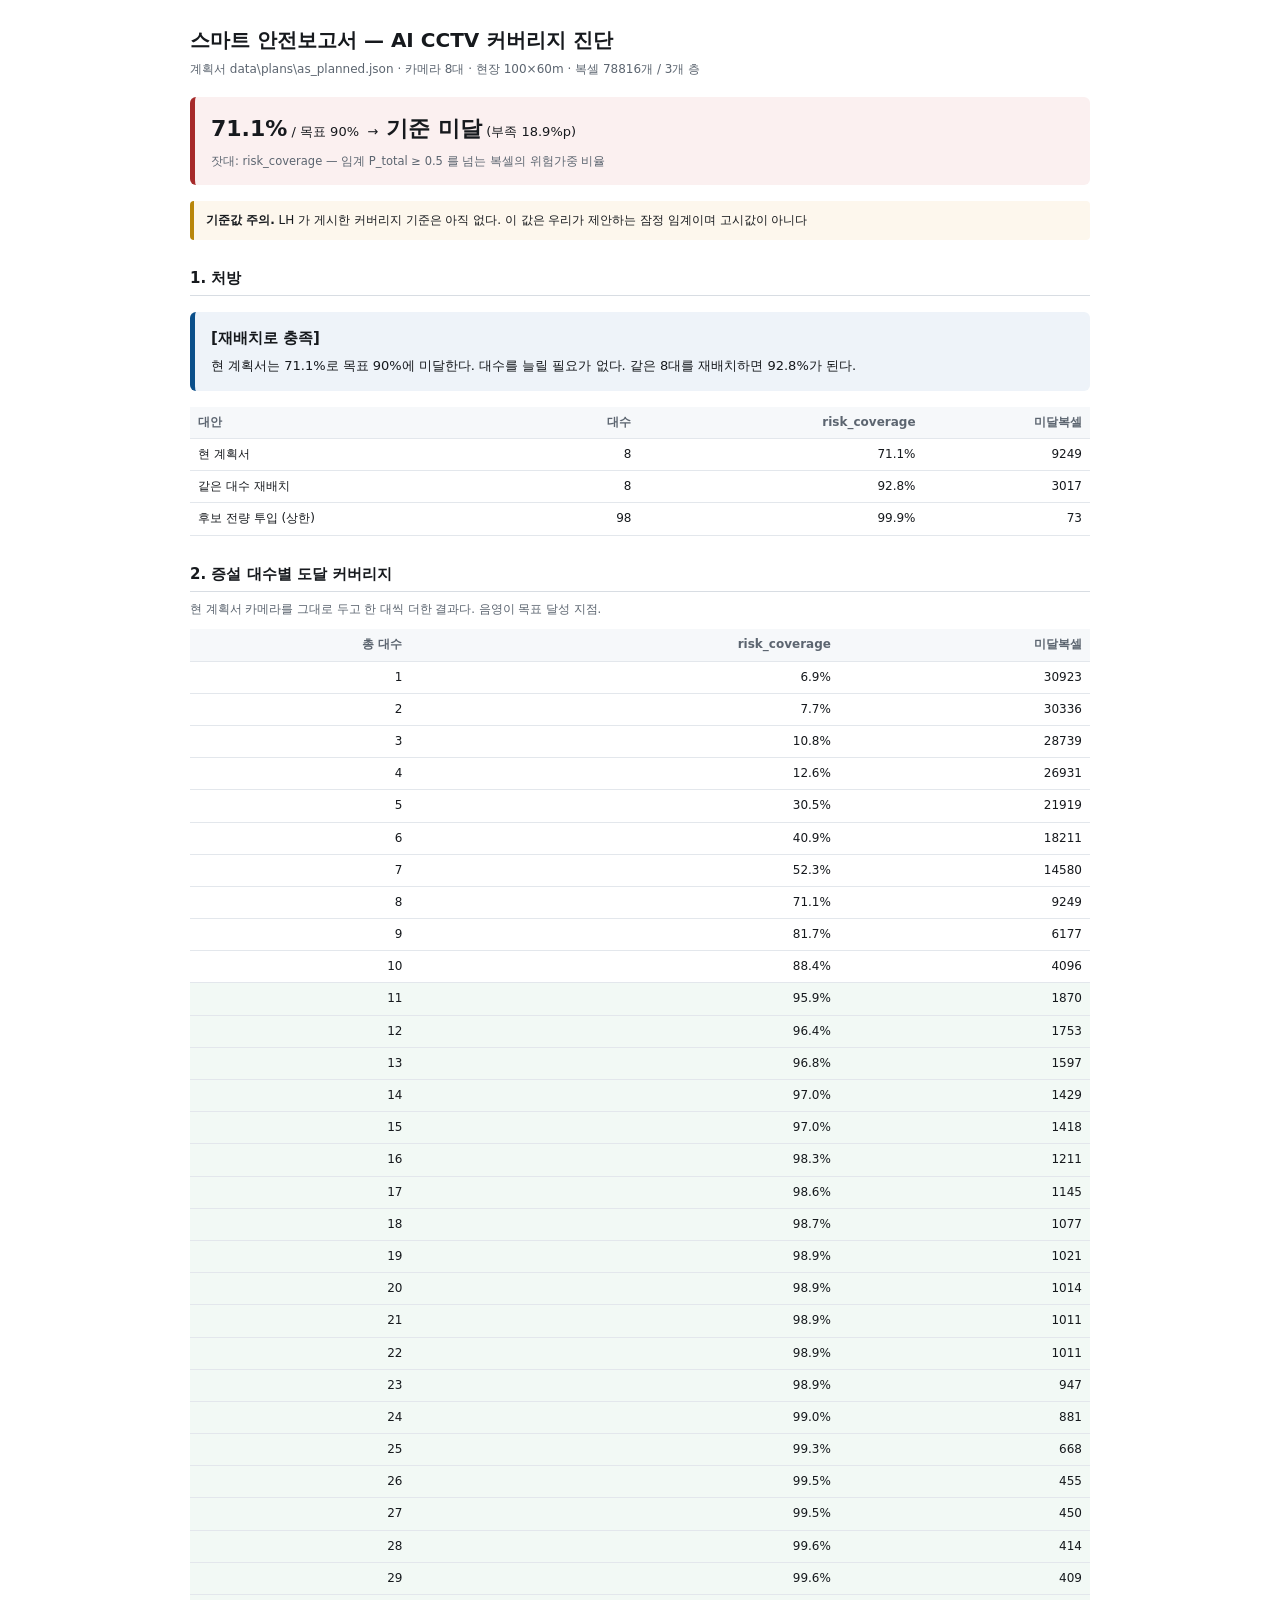
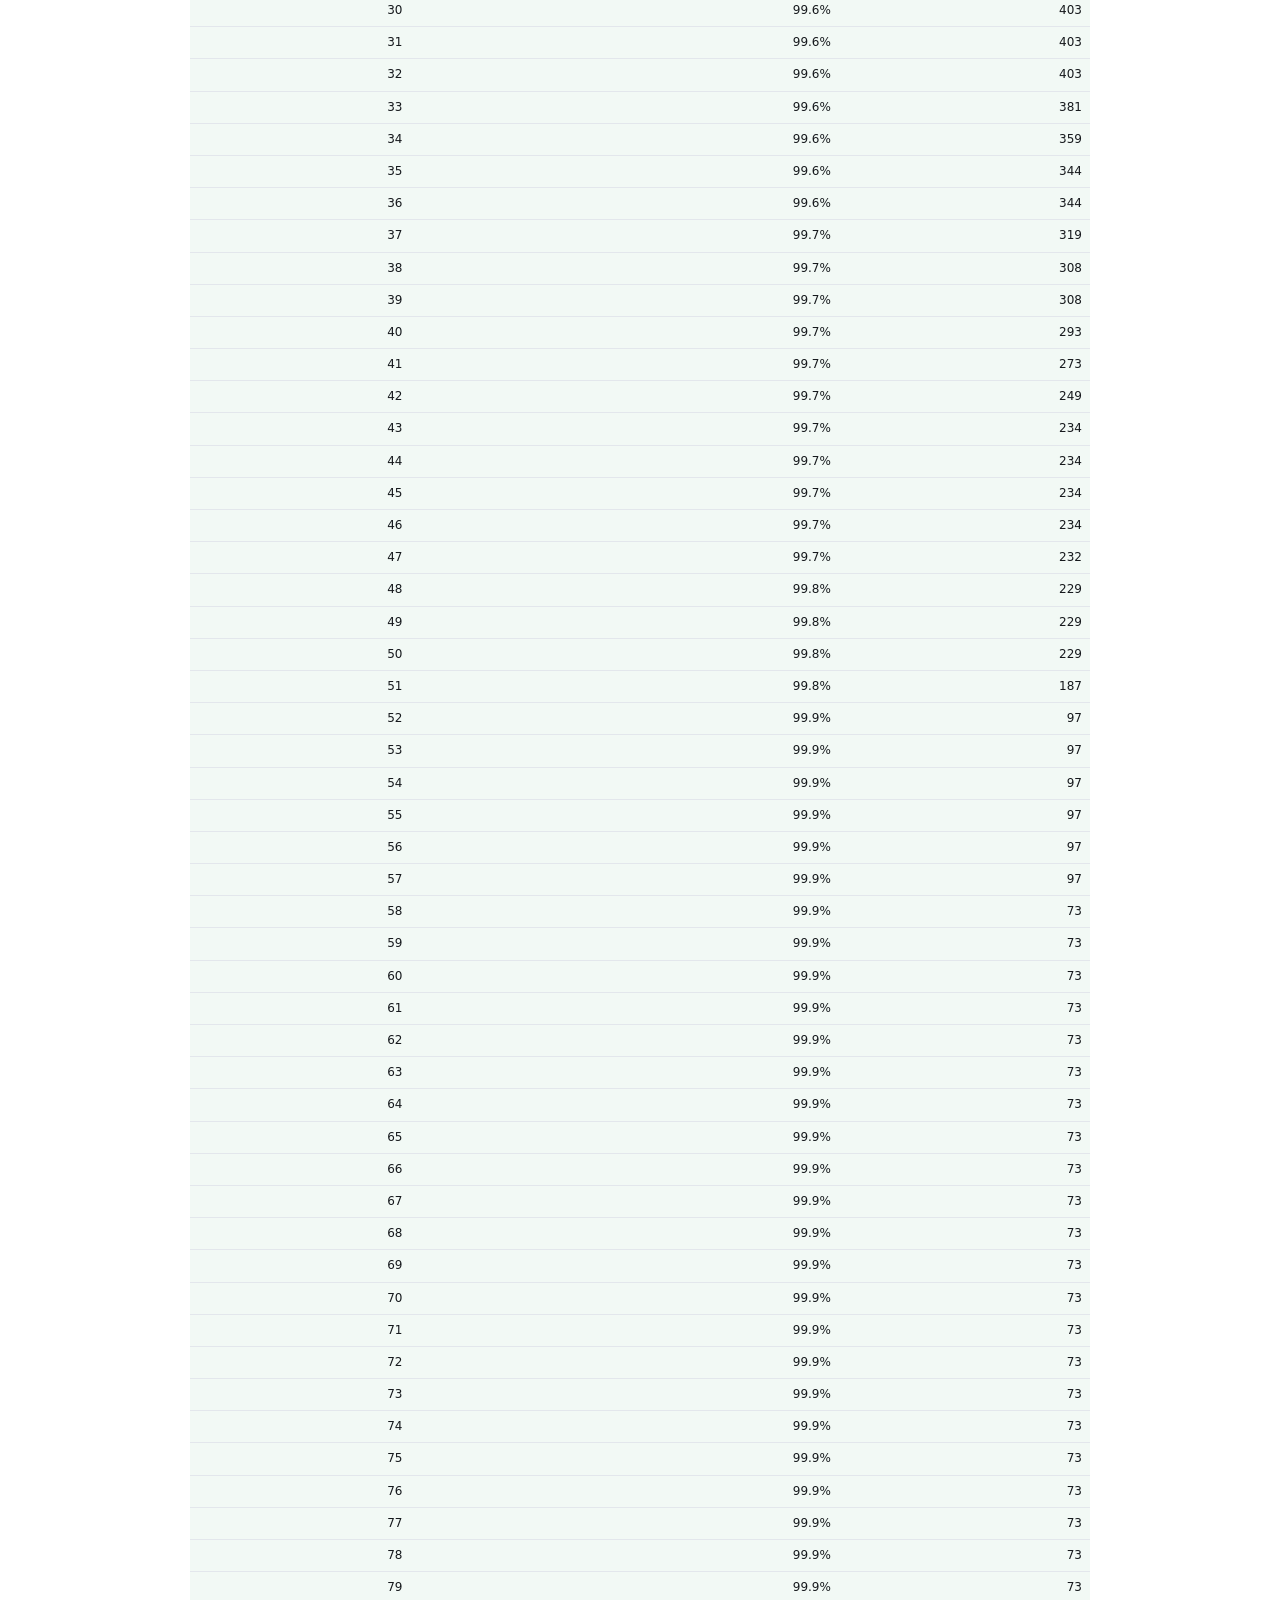
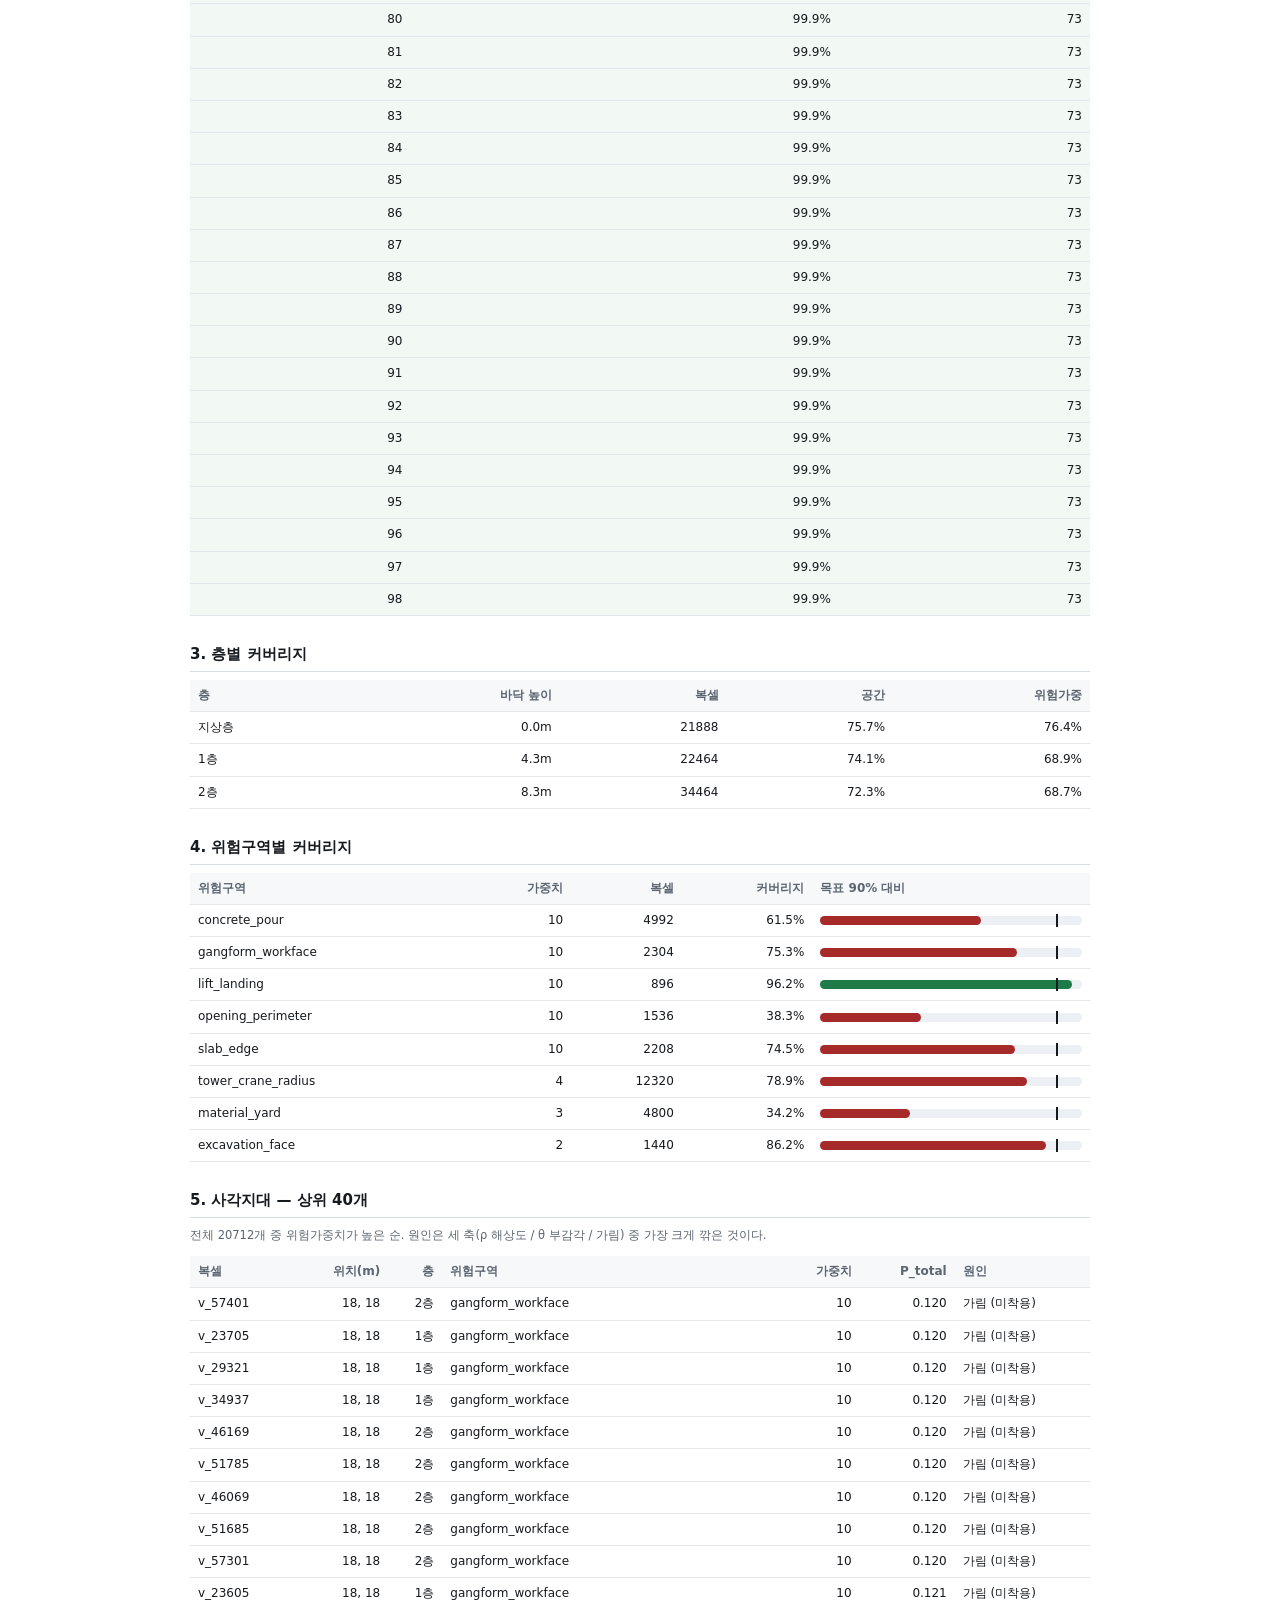
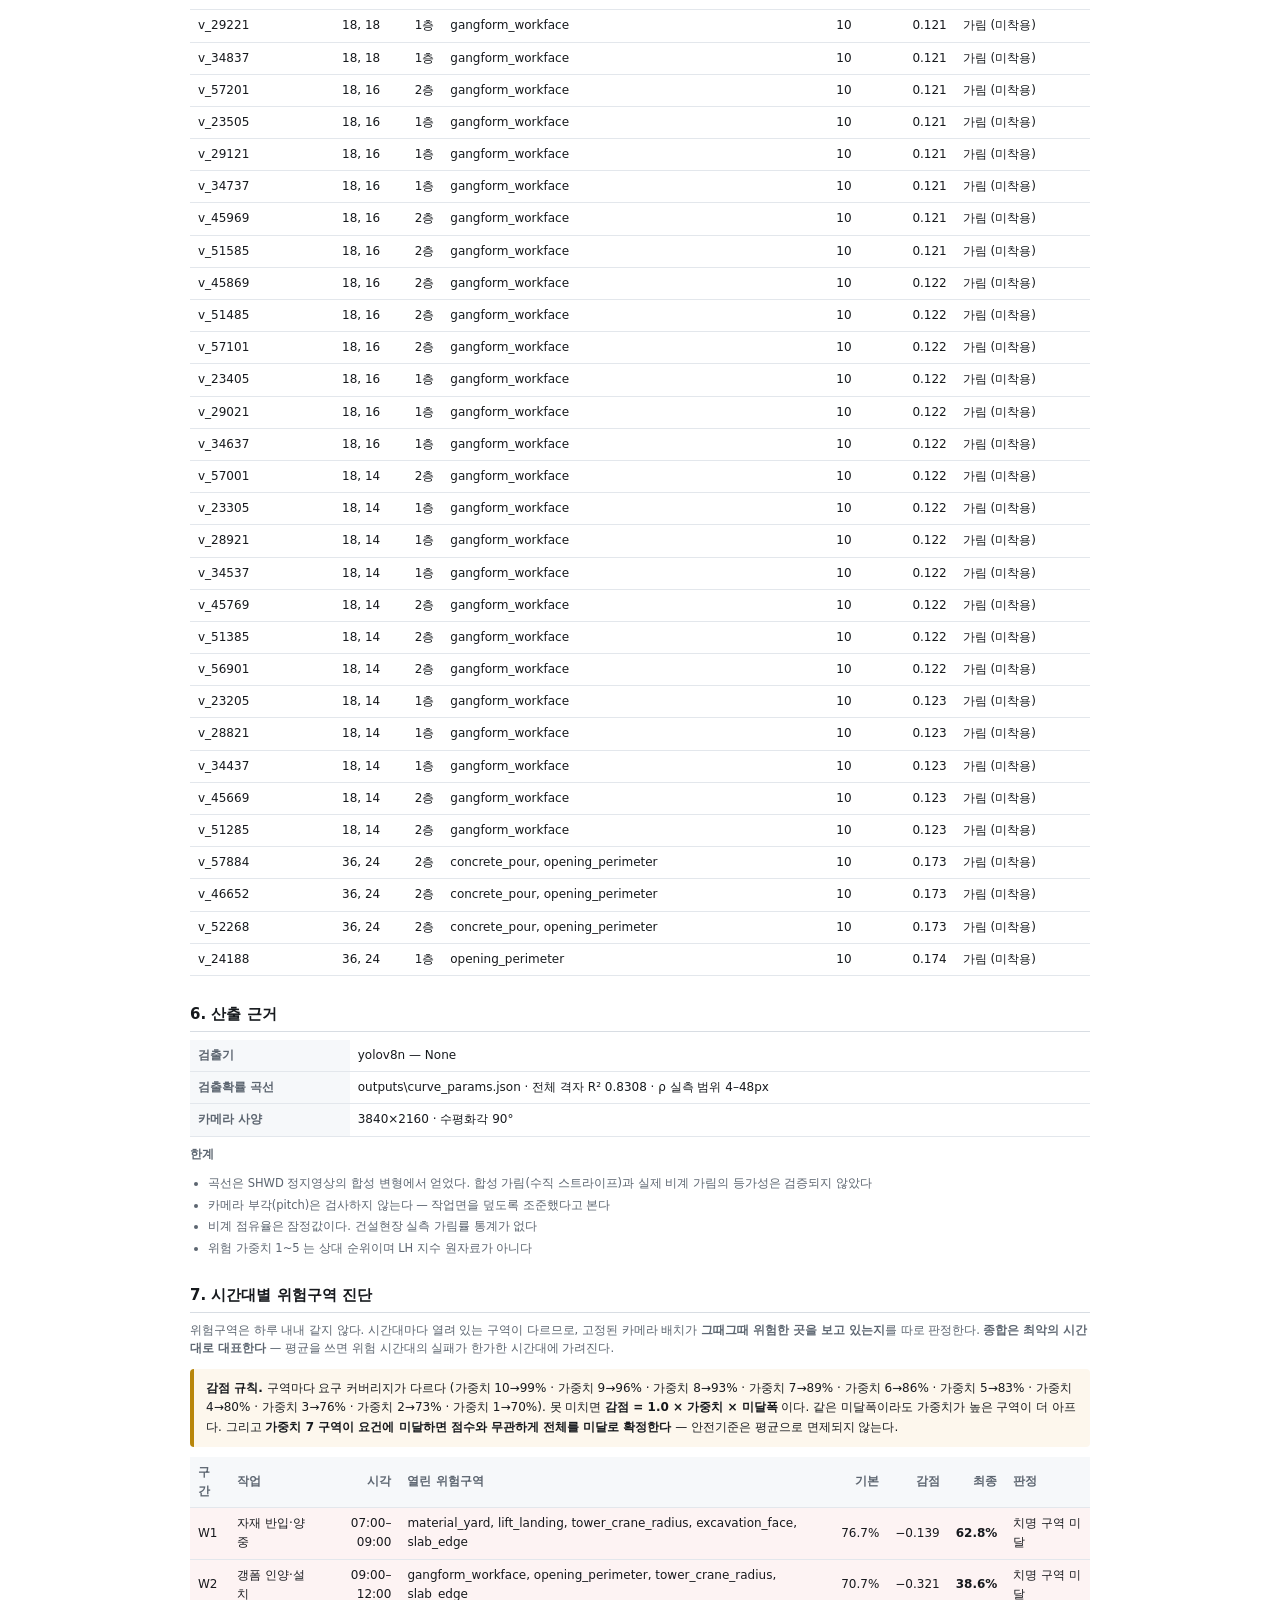
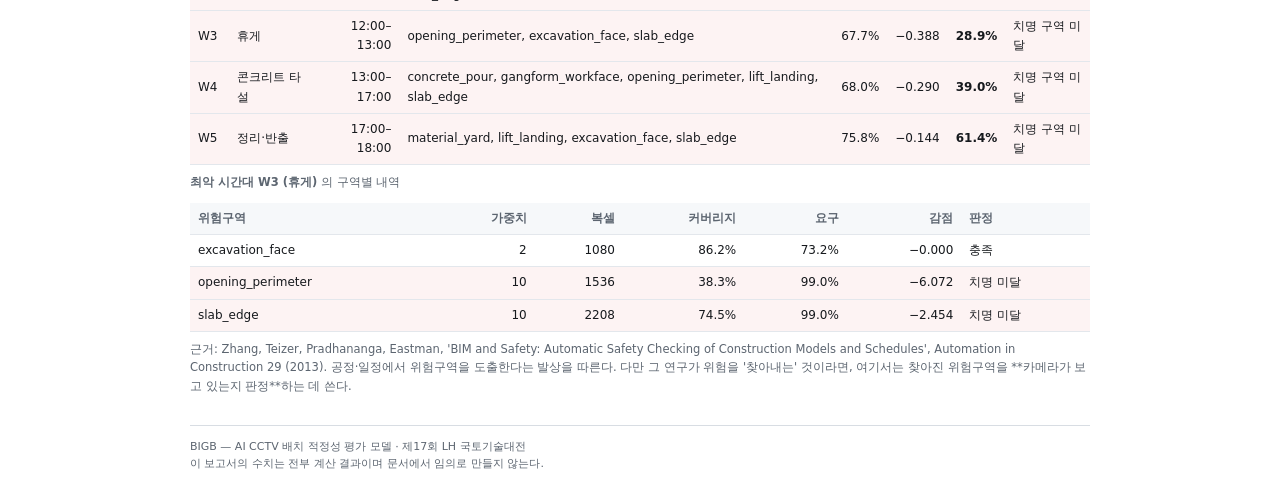
==== commit 6ceb2386: "feat(zones): R4 개구부 도출 + IFC 어댑터 — T2 를 자동화로 넘겼다 종전에는 개구부가 zones.json 에 손으로 찍은 사각형이었다. "그 좌표 어디서 나왔냐" ====
--- a/outputs/safety_report.html
+++ b/outputs/safety_report.html
@@ -37,8 +37,8 @@
  복셀 78816개 / 3개 층</div>
 
 <div class="verdict">
- <b>73.2%</b> / 목표 90%
- &nbsp;→&nbsp; <b>기준 미달</b>&nbsp;(부족 16.8%p)
+ <b>71.1%</b> / 목표 90%
+ &nbsp;→&nbsp; <b>기준 미달</b>&nbsp;(부족 18.9%p)
  <div class="note">잣대: risk_coverage — 임계 P_total ≥ 0.5 를
   넘는 복셀의 위험가중 비율</div>
 </div>
@@ -48,23 +48,23 @@
 <h2>1. 처방</h2>
 <div class="verdict" style="background:#eef3f9;border-left-color:#0b4f8a">
  <b style="font-size:15px">[재배치로 충족]</b>
- <div style="margin-top:6px">현 계획서는 73.2%로 목표 90%에 미달한다. 대수를 늘릴 필요가 없다. 같은 8대를 재배치하면 94.5%가 된다.</div>
+ <div style="margin-top:6px">현 계획서는 71.1%로 목표 90%에 미달한다. 대수를 늘릴 필요가 없다. 같은 8대를 재배치하면 92.8%가 된다.</div>
 </div>
 <table>
  <thead><tr><th>대안</th><th class=n>대수</th><th class=n>risk_coverage</th>
   <th class=n>미달복셀</th></tr></thead>
  <tbody>
   <tr><td>현 계획서</td><td class=n>8</td>
-   <td class=n>73.2%</td>
+   <td class=n>71.1%</td>
    <td class=n>9249</td></tr>
   <tr><td>같은 대수 재배치</td>
    <td class=n>8</td>
-   <td class=n>94.5%</td>
+   <td class=n>92.8%</td>
    <td class=n>3017</td></tr>
   <tr><td>후보 전량 투입 (상한)</td>
    <td class=n>98</td>
    <td class=n>99.9%</td>
-   <td class=n>85</td></tr>
+   <td class=n>73</td></tr>
  </tbody>
 </table>
 
@@ -73,17 +73,17 @@
  음영이 목표 달성 지점.</p>
 <table><thead><tr><th class=n>총 대수</th><th class=n>risk_coverage</th>
  <th class=n>미달복셀</th></tr></thead>
-<tbody><tr class=''><td class=n>1</td><td class=n>6.3%</td><td class=n>30923</td></tr><tr class=''><td class=n>2</td><td class=n>8.3%</td><td class=n>30336</td></tr><tr class=''><td class=n>3</td><td class=n>11.3%</td><td class=n>28739</td></tr><tr class=''><td class=n>4</td><td class=n>12.9%</td><td class=n>26931</td></tr><tr class=''><td class=n>5</td><td class=n>31.2%</td><td class=n>21919</td></tr><tr class=''><td class=n>6</td><td class=n>43.8%</td><td class=n>18211</td></tr><tr class=''><td class=n>7</td><td class=n>55.7%</td><td class=n>14580</td></tr><tr class=''><td class=n>8</td><td class=n>73.2%</td><td class=n>9249</td></tr><tr class=''><td class=n>9</td><td class=n>82.8%</td><td class=n>6177</td></tr><tr class=''><td class=n>10</td><td class=n>87.9%</td><td class=n>4146</td></tr><tr class='hit'><td class=n>11</td><td class=n>95.9%</td><td class=n>2142</td></tr><tr class='hit'><td class=n>12</td><td class=n>97.0%</td><td class=n>1753</td></tr><tr class='hit'><td class=n>13</td><td class=n>97.4%</td><td class=n>1597</td></tr><tr class='hit'><td class=n>14</td><td class=n>97.7%</td><td class=n>1429</td></tr><tr class='hit'><td class=n>15</td><td class=n>97.7%</td><td class=n>1418</td></tr><tr class='hit'><td class=n>16</td><td class=n>98.2%</td><td class=n>1211</td></tr><tr class='hit'><td class=n>17</td><td class=n>98.3%</td><td class=n>1145</td></tr><tr class='hit'><td class=n>18</td><td class=n>98.4%</td><td class=n>1077</td></tr><tr class='hit'><td class=n>19</td><td class=n>98.4%</td><td class=n>1077</td></tr><tr class='hit'><td class=n>20</td><td class=n>98.4%</td><td class=n>1074</td></tr><tr class='hit'><td class=n>21</td><td class=n>98.4%</td><td class=n>1067</td></tr><tr class='hit'><td class=n>22</td><td class=n>98.6%</td><td class=n>1011</td></tr><tr class='hit'><td class=n>23</td><td class=n>98.6%</td><td class=n>947</td></tr><tr class='hit'><td class=n>24</td><td class=n>99.3%</td><td class=n>734</td></tr><tr class='hit'><td class=n>25</td><td class=n>99.4%</td><td class=n>668</td></tr><tr class='hit'><td class=n>26</td><td class=n>99.5%</td><td class=n>455</td></tr><tr class='hit'><td class=n>27</td><td class=n>99.5%</td><td class=n>450</td></tr><tr class='hit'><td class=n>28</td><td class=n>99.5%</td><td class=n>445</td></tr><tr class='hit'><td class=n>29</td><td class=n>99.5%</td><td class=n>439</td></tr><tr class='hit'><td class=n>30</td><td class=n>99.6%</td><td class=n>403</td></tr><tr class='hit'><td class=n>31</td><td class=n>99.6%</td><td class=n>403</td></tr><tr class='hit'><td class=n>32</td><td class=n>99.6%</td><td class=n>403</td></tr><tr class='hit'><td class=n>33</td><td class=n>99.6%</td><td class=n>381</td></tr><tr class='hit'><td class=n>34</td><td class=n>99.6%</td><td class=n>359</td></tr><tr class='hit'><td class=n>35</td><td class=n>99.7%</td><td class=n>344</td></tr><tr class='hit'><td class=n>36</td><td class=n>99.7%</td><td class=n>344</td></tr><tr class='hit'><td class=n>37</td><td class=n>99.7%</td><td class=n>344</td></tr><tr class='hit'><td class=n>38</td><td class=n>99.7%</td><td class=n>326</td></tr><tr class='hit'><td class=n>39</td><td class=n>99.7%</td><td class=n>326</td></tr><tr class='hit'><td class=n>40</td><td class=n>99.7%</td><td class=n>311</td></tr><tr class='hit'><td class=n>41</td><td class=n>99.7%</td><td class=n>289</td></tr><tr class='hit'><td class=n>42</td><td class=n>99.8%</td><td class=n>274</td></tr><tr class='hit'><td class=n>43</td><td class=n>99.8%</td><td class=n>274</td></tr><tr class='hit'><td class=n>44</td><td class=n>99.8%</td><td class=n>274</td></tr><tr class='hit'><td class=n>45</td><td class=n>99.8%</td><td class=n>265</td></tr><tr class='hit'><td class=n>46</td><td class=n>99.8%</td><td class=n>240</td></tr><tr class='hit'><td class=n>47</td><td class=n>99.8%</td><td class=n>240</td></tr><tr class='hit'><td class=n>48</td><td class=n>99.8%</td><td class=n>240</td></tr><tr class='hit'><td class=n>49</td><td class=n>99.8%</td><td class=n>222</td></tr><tr class='hit'><td class=n>50</td><td class=n>99.8%</td><td class=n>222</td></tr><tr class='hit'><td class=n>51</td><td class=n>99.8%</td><td class=n>222</td></tr><tr class='hit'><td class=n>52</td><td class=n>99.8%</td><td class=n>222</td></tr><tr class='hit'><td class=n>53</td><td class=n>99.8%</td><td class=n>219</td></tr><tr class='hit'><td class=n>54</td><td class=n>99.8%</td><td class=n>219</td></tr><tr class='hit'><td class=n>55</td><td class=n>99.8%</td><td class=n>219</td></tr><tr class='hit'><td class=n>56</td><td class=n>99.8%</td><td class=n>219</td></tr><tr class='hit'><td class=n>57</td><td class=n>99.9%</td><td class=n>141</td></tr><tr class='hit'><td class=n>58</td><td class=n>99.9%</td><td class=n>123</td></tr><tr class='hit'><td class=n>59</td><td class=n>99.9%</td><td class=n>123</td></tr><tr class='hit'><td class=n>60</td><td class=n>99.9%</td><td class=n>123</td></tr><tr class='hit'><td class=n>61</td><td class=n>99.9%</td><td class=n>99</td></tr><tr class='hit'><td class=n>62</td><td class=n>99.9%</td><td class=n>93</td></tr><tr class='hit'><td class=n>63</td><td class=n>99.9%</td><td class=n>93</td></tr><tr class='hit'><td class=n>64</td><td class=n>99.9%</td><td class=n>93</td></tr><tr class='hit'><td class=n>65</td><td class=n>99.9%</td><td class=n>93</td></tr><tr class='hit'><td class=n>66</td><td class=n>99.9%</td><td class=n>93</td></tr><tr class='hit'><td class=n>67</td><td class=n>99.9%</td><td class=n>85</td></tr><tr class='hit'><td class=n>68</td><td class=n>99.9%</td><td class=n>85</td></tr><tr class='hit'><td class=n>69</td><td class=n>99.9%</td><td class=n>85</td></tr><tr class='hit'><td class=n>70</td><td class=n>99.9%</td><td class=n>85</td></tr><tr class='hit'><td class=n>71</td><td class=n>99.9%</td><td class=n>85</td></tr><tr class='hit'><td class=n>72</td><td class=n>99.9%</td><td class=n>85</td></tr><tr class='hit'><td class=n>73</td><td class=n>99.9%</td><td class=n>85</td></tr><tr class='hit'><td class=n>74</td><td class=n>99.9%</td><td class=n>85</td></tr><tr class='hit'><td class=n>75</td><td class=n>99.9%</td><td class=n>85</td></tr><tr class='hit'><td class=n>76</td><td class=n>99.9%</td><td class=n>85</td></tr><tr class='hit'><td class=n>77</td><td class=n>99.9%</td><td class=n>85</td></tr><tr class='hit'><td class=n>78</td><td class=n>99.9%</td><td class=n>85</td></tr><tr class='hit'><td class=n>79</td><td class=n>99.9%</td><td class=n>85</td></tr><tr class='hit'><td class=n>80</td><td class=n>99.9%</td><td class=n>85</td></tr><tr class='hit'><td class=n>81</td><td class=n>99.9%</td><td class=n>85</td></tr><tr class='hit'><td class=n>82</td><td class=n>99.9%</td><td class=n>85</td></tr><tr class='hit'><td class=n>83</td><td class=n>99.9%</td><td class=n>85</td></tr><tr class='hit'><td class=n>84</td><td class=n>99.9%</td><td class=n>85</td></tr><tr class='hit'><td class=n>85</td><td class=n>99.9%</td><td class=n>85</td></tr><tr class='hit'><td class=n>86</td><td class=n>99.9%</td><td class=n>85</td></tr><tr class='hit'><td class=n>87</td><td class=n>99.9%</td><td class=n>85</td></tr><tr class='hit'><td class=n>88</td><td class=n>99.9%</td><td class=n>85</td></tr><tr class='hit'><td class=n>89</td><td class=n>99.9%</td><td class=n>85</td></tr><tr class='hit'><td class=n>90</td><td class=n>99.9%</td><td class=n>85</td></tr><tr class='hit'><td class=n>91</td><td class=n>99.9%</td><td class=n>85</td></tr><tr class='hit'><td class=n>92</td><td class=n>99.9%</td><td class=n>85</td></tr><tr class='hit'><td class=n>93</td><td class=n>99.9%</td><td class=n>85</td></tr><tr class='hit'><td class=n>94</td><td class=n>99.9%</td><td class=n>85</td></tr><tr class='hit'><td class=n>95</td><td class=n>99.9%</td><td class=n>85</td></tr><tr class='hit'><td class=n>96</td><td class=n>99.9%</td><td class=n>85</td></tr><tr class='hit'><td class=n>97</td><td class=n>99.9%</td><td class=n>85</td></tr><tr class='hit'><td class=n>98</td><td class=n>99.9%</td><td class=n>85</td></tr></tbody></table>
+<tbody><tr class=''><td class=n>1</td><td class=n>6.9%</td><td class=n>30923</td></tr><tr class=''><td class=n>2</td><td class=n>7.7%</td><td class=n>30336</td></tr><tr class=''><td class=n>3</td><td class=n>10.8%</td><td class=n>28739</td></tr><tr class=''><td class=n>4</td><td class=n>12.6%</td><td class=n>26931</td></tr><tr class=''><td class=n>5</td><td class=n>30.5%</td><td class=n>21919</td></tr><tr class=''><td class=n>6</td><td class=n>40.9%</td><td class=n>18211</td></tr><tr class=''><td class=n>7</td><td class=n>52.3%</td><td class=n>14580</td></tr><tr class=''><td class=n>8</td><td class=n>71.1%</td><td class=n>9249</td></tr><tr class=''><td class=n>9</td><td class=n>81.7%</td><td class=n>6177</td></tr><tr class=''><td class=n>10</td><td class=n>88.4%</td><td class=n>4096</td></tr><tr class='hit'><td class=n>11</td><td class=n>95.9%</td><td class=n>1870</td></tr><tr class='hit'><td class=n>12</td><td class=n>96.4%</td><td class=n>1753</td></tr><tr class='hit'><td class=n>13</td><td class=n>96.8%</td><td class=n>1597</td></tr><tr class='hit'><td class=n>14</td><td class=n>97.0%</td><td class=n>1429</td></tr><tr class='hit'><td class=n>15</td><td class=n>97.0%</td><td class=n>1418</td></tr><tr class='hit'><td class=n>16</td><td class=n>98.3%</td><td class=n>1211</td></tr><tr class='hit'><td class=n>17</td><td class=n>98.6%</td><td class=n>1145</td></tr><tr class='hit'><td class=n>18</td><td class=n>98.7%</td><td class=n>1077</td></tr><tr class='hit'><td class=n>19</td><td class=n>98.9%</td><td class=n>1021</td></tr><tr class='hit'><td class=n>20</td><td class=n>98.9%</td><td class=n>1014</td></tr><tr class='hit'><td class=n>21</td><td class=n>98.9%</td><td class=n>1011</td></tr><tr class='hit'><td class=n>22</td><td class=n>98.9%</td><td class=n>1011</td></tr><tr class='hit'><td class=n>23</td><td class=n>98.9%</td><td class=n>947</td></tr><tr class='hit'><td class=n>24</td><td class=n>99.0%</td><td class=n>881</td></tr><tr class='hit'><td class=n>25</td><td class=n>99.3%</td><td class=n>668</td></tr><tr class='hit'><td class=n>26</td><td class=n>99.5%</td><td class=n>455</td></tr><tr class='hit'><td class=n>27</td><td class=n>99.5%</td><td class=n>450</td></tr><tr class='hit'><td class=n>28</td><td class=n>99.6%</td><td class=n>414</td></tr><tr class='hit'><td class=n>29</td><td class=n>99.6%</td><td class=n>409</td></tr><tr class='hit'><td class=n>30</td><td class=n>99.6%</td><td class=n>403</td></tr><tr class='hit'><td class=n>31</td><td class=n>99.6%</td><td class=n>403</td></tr><tr class='hit'><td class=n>32</td><td class=n>99.6%</td><td class=n>403</td></tr><tr class='hit'><td class=n>33</td><td class=n>99.6%</td><td class=n>381</td></tr><tr class='hit'><td class=n>34</td><td class=n>99.6%</td><td class=n>359</td></tr><tr class='hit'><td class=n>35</td><td class=n>99.6%</td><td class=n>344</td></tr><tr class='hit'><td class=n>36</td><td class=n>99.6%</td><td class=n>344</td></tr><tr class='hit'><td class=n>37</td><td class=n>99.7%</td><td class=n>319</td></tr><tr class='hit'><td class=n>38</td><td class=n>99.7%</td><td class=n>308</td></tr><tr class='hit'><td class=n>39</td><td class=n>99.7%</td><td class=n>308</td></tr><tr class='hit'><td class=n>40</td><td class=n>99.7%</td><td class=n>293</td></tr><tr class='hit'><td class=n>41</td><td class=n>99.7%</td><td class=n>273</td></tr><tr class='hit'><td class=n>42</td><td class=n>99.7%</td><td class=n>249</td></tr><tr class='hit'><td class=n>43</td><td class=n>99.7%</td><td class=n>234</td></tr><tr class='hit'><td class=n>44</td><td class=n>99.7%</td><td class=n>234</td></tr><tr class='hit'><td class=n>45</td><td class=n>99.7%</td><td class=n>234</td></tr><tr class='hit'><td class=n>46</td><td class=n>99.7%</td><td class=n>234</td></tr><tr class='hit'><td class=n>47</td><td class=n>99.7%</td><td class=n>232</td></tr><tr class='hit'><td class=n>48</td><td class=n>99.8%</td><td class=n>229</td></tr><tr class='hit'><td class=n>49</td><td class=n>99.8%</td><td class=n>229</td></tr><tr class='hit'><td class=n>50</td><td class=n>99.8%</td><td class=n>229</td></tr><tr class='hit'><td class=n>51</td><td class=n>99.8%</td><td class=n>187</td></tr><tr class='hit'><td class=n>52</td><td class=n>99.9%</td><td class=n>97</td></tr><tr class='hit'><td class=n>53</td><td class=n>99.9%</td><td class=n>97</td></tr><tr class='hit'><td class=n>54</td><td class=n>99.9%</td><td class=n>97</td></tr><tr class='hit'><td class=n>55</td><td class=n>99.9%</td><td class=n>97</td></tr><tr class='hit'><td class=n>56</td><td class=n>99.9%</td><td class=n>97</td></tr><tr class='hit'><td class=n>57</td><td class=n>99.9%</td><td class=n>97</td></tr><tr class='hit'><td class=n>58</td><td class=n>99.9%</td><td class=n>73</td></tr><tr class='hit'><td class=n>59</td><td class=n>99.9%</td><td class=n>73</td></tr><tr class='hit'><td class=n>60</td><td class=n>99.9%</td><td class=n>73</td></tr><tr class='hit'><td class=n>61</td><td class=n>99.9%</td><td class=n>73</td></tr><tr class='hit'><td class=n>62</td><td class=n>99.9%</td><td class=n>73</td></tr><tr class='hit'><td class=n>63</td><td class=n>99.9%</td><td class=n>73</td></tr><tr class='hit'><td class=n>64</td><td class=n>99.9%</td><td class=n>73</td></tr><tr class='hit'><td class=n>65</td><td class=n>99.9%</td><td class=n>73</td></tr><tr class='hit'><td class=n>66</td><td class=n>99.9%</td><td class=n>73</td></tr><tr class='hit'><td class=n>67</td><td class=n>99.9%</td><td class=n>73</td></tr><tr class='hit'><td class=n>68</td><td class=n>99.9%</td><td class=n>73</td></tr><tr class='hit'><td class=n>69</td><td class=n>99.9%</td><td class=n>73</td></tr><tr class='hit'><td class=n>70</td><td class=n>99.9%</td><td class=n>73</td></tr><tr class='hit'><td class=n>71</td><td class=n>99.9%</td><td class=n>73</td></tr><tr class='hit'><td class=n>72</td><td class=n>99.9%</td><td class=n>73</td></tr><tr class='hit'><td class=n>73</td><td class=n>99.9%</td><td class=n>73</td></tr><tr class='hit'><td class=n>74</td><td class=n>99.9%</td><td class=n>73</td></tr><tr class='hit'><td class=n>75</td><td class=n>99.9%</td><td class=n>73</td></tr><tr class='hit'><td class=n>76</td><td class=n>99.9%</td><td class=n>73</td></tr><tr class='hit'><td class=n>77</td><td class=n>99.9%</td><td class=n>73</td></tr><tr class='hit'><td class=n>78</td><td class=n>99.9%</td><td class=n>73</td></tr><tr class='hit'><td class=n>79</td><td class=n>99.9%</td><td class=n>73</td></tr><tr class='hit'><td class=n>80</td><td class=n>99.9%</td><td class=n>73</td></tr><tr class='hit'><td class=n>81</td><td class=n>99.9%</td><td class=n>73</td></tr><tr class='hit'><td class=n>82</td><td class=n>99.9%</td><td class=n>73</td></tr><tr class='hit'><td class=n>83</td><td class=n>99.9%</td><td class=n>73</td></tr><tr class='hit'><td class=n>84</td><td class=n>99.9%</td><td class=n>73</td></tr><tr class='hit'><td class=n>85</td><td class=n>99.9%</td><td class=n>73</td></tr><tr class='hit'><td class=n>86</td><td class=n>99.9%</td><td class=n>73</td></tr><tr class='hit'><td class=n>87</td><td class=n>99.9%</td><td class=n>73</td></tr><tr class='hit'><td class=n>88</td><td class=n>99.9%</td><td class=n>73</td></tr><tr class='hit'><td class=n>89</td><td class=n>99.9%</td><td class=n>73</td></tr><tr class='hit'><td class=n>90</td><td class=n>99.9%</td><td class=n>73</td></tr><tr class='hit'><td class=n>91</td><td class=n>99.9%</td><td class=n>73</td></tr><tr class='hit'><td class=n>92</td><td class=n>99.9%</td><td class=n>73</td></tr><tr class='hit'><td class=n>93</td><td class=n>99.9%</td><td class=n>73</td></tr><tr class='hit'><td class=n>94</td><td class=n>99.9%</td><td class=n>73</td></tr><tr class='hit'><td class=n>95</td><td class=n>99.9%</td><td class=n>73</td></tr><tr class='hit'><td class=n>96</td><td class=n>99.9%</td><td class=n>73</td></tr><tr class='hit'><td class=n>97</td><td class=n>99.9%</td><td class=n>73</td></tr><tr class='hit'><td class=n>98</td><td class=n>99.9%</td><td class=n>73</td></tr></tbody></table>
 
 <h2>3. 층별 커버리지</h2>
 <table><thead><tr><th>층</th><th class=n>바닥 높이</th><th class=n>복셀</th>
  <th class=n>공간</th><th class=n>위험가중</th></tr></thead>
-<tbody><tr><td>지상층</td><td class=n>0.0m</td><td class=n>21888</td><td class=n>75.7%</td><td class=n>75.9%</td></tr><tr><td>1층</td><td class=n>4.3m</td><td class=n>22464</td><td class=n>74.1%</td><td class=n>67.7%</td></tr><tr><td>2층</td><td class=n>8.3m</td><td class=n>34464</td><td class=n>72.3%</td><td class=n>66.2%</td></tr></tbody></table>
+<tbody><tr><td>지상층</td><td class=n>0.0m</td><td class=n>21888</td><td class=n>75.7%</td><td class=n>76.4%</td></tr><tr><td>1층</td><td class=n>4.3m</td><td class=n>22464</td><td class=n>74.1%</td><td class=n>68.9%</td></tr><tr><td>2층</td><td class=n>8.3m</td><td class=n>34464</td><td class=n>72.3%</td><td class=n>68.7%</td></tr></tbody></table>
 
 <h2>4. 위험구역별 커버리지</h2>
 <table><thead><tr><th>위험구역</th><th class=n>가중치</th><th class=n>복셀</th>
  <th class=n>커버리지</th><th>목표 90% 대비</th></tr></thead>
-<tbody><tr><td>gangform_workface</td><td class=n>8</td><td class=n>7616</td><td class=n>79.1%</td><td><div class="bar"><div class="fill" style="width:79.1%;background:#a62a2a"></div><div class="tick" style="left:90.0%"></div></div></td></tr><tr><td>opening_perimeter</td><td class=n>8</td><td class=n>2112</td><td class=n>29.2%</td><td><div class="bar"><div class="fill" style="width:29.2%;background:#a62a2a"></div><div class="tick" style="left:90.0%"></div></div></td></tr><tr><td>concrete_pour</td><td class=n>7</td><td class=n>2640</td><td class=n>46.2%</td><td><div class="bar"><div class="fill" style="width:46.2%;background:#a62a2a"></div><div class="tick" style="left:90.0%"></div></div></td></tr><tr><td>excavation_face</td><td class=n>7</td><td class=n>1440</td><td class=n>86.2%</td><td><div class="bar"><div class="fill" style="width:86.2%;background:#a62a2a"></div><div class="tick" style="left:90.0%"></div></div></td></tr><tr><td>lift_landing</td><td class=n>6</td><td class=n>896</td><td class=n>96.2%</td><td><div class="bar"><div class="fill" style="width:96.2%;background:#1e7a46"></div><div class="tick" style="left:90.0%"></div></div></td></tr><tr><td>tower_crane_radius</td><td class=n>5</td><td class=n>12320</td><td class=n>78.9%</td><td><div class="bar"><div class="fill" style="width:78.9%;background:#a62a2a"></div><div class="tick" style="left:90.0%"></div></div></td></tr><tr><td>material_yard</td><td class=n>3</td><td class=n>4800</td><td class=n>34.2%</td><td><div class="bar"><div class="fill" style="width:34.2%;background:#a62a2a"></div><div class="tick" style="left:90.0%"></div></div></td></tr></tbody></table>
+<tbody><tr><td>concrete_pour</td><td class=n>10</td><td class=n>4992</td><td class=n>61.5%</td><td><div class="bar"><div class="fill" style="width:61.5%;background:#a62a2a"></div><div class="tick" style="left:90.0%"></div></div></td></tr><tr><td>gangform_workface</td><td class=n>10</td><td class=n>2304</td><td class=n>75.3%</td><td><div class="bar"><div class="fill" style="width:75.3%;background:#a62a2a"></div><div class="tick" style="left:90.0%"></div></div></td></tr><tr><td>lift_landing</td><td class=n>10</td><td class=n>896</td><td class=n>96.2%</td><td><div class="bar"><div class="fill" style="width:96.2%;background:#1e7a46"></div><div class="tick" style="left:90.0%"></div></div></td></tr><tr><td>opening_perimeter</td><td class=n>10</td><td class=n>1536</td><td class=n>38.3%</td><td><div class="bar"><div class="fill" style="width:38.3%;background:#a62a2a"></div><div class="tick" style="left:90.0%"></div></div></td></tr><tr><td>slab_edge</td><td class=n>10</td><td class=n>2208</td><td class=n>74.5%</td><td><div class="bar"><div class="fill" style="width:74.5%;background:#a62a2a"></div><div class="tick" style="left:90.0%"></div></div></td></tr><tr><td>tower_crane_radius</td><td class=n>4</td><td class=n>12320</td><td class=n>78.9%</td><td><div class="bar"><div class="fill" style="width:78.9%;background:#a62a2a"></div><div class="tick" style="left:90.0%"></div></div></td></tr><tr><td>material_yard</td><td class=n>3</td><td class=n>4800</td><td class=n>34.2%</td><td><div class="bar"><div class="fill" style="width:34.2%;background:#a62a2a"></div><div class="tick" style="left:90.0%"></div></div></td></tr><tr><td>excavation_face</td><td class=n>2</td><td class=n>1440</td><td class=n>86.2%</td><td><div class="bar"><div class="fill" style="width:86.2%;background:#a62a2a"></div><div class="tick" style="left:90.0%"></div></div></td></tr></tbody></table>
 
 <h2>5. 사각지대 — 상위 40개</h2>
 <p class="note">전체 20712개 중 위험가중치가 높은 순.
@@ -91,7 +91,7 @@
 <table><thead><tr><th>복셀</th><th class=n>위치(m)</th><th class=n>층</th>
  <th>위험구역</th><th class=n>가중치</th><th class=n>P_total</th>
  <th>원인</th></tr></thead>
-<tbody><tr><td>v_69040</td><td class=n>24, 22</td><td class=n>2층</td><td>opening_perimeter</td><td class=n>8</td><td class=n>0.000</td><td>완전 차폐 (미착용)</td></tr><tr><td>v_69041</td><td class=n>26, 22</td><td class=n>2층</td><td>opening_perimeter</td><td class=n>8</td><td class=n>0.000</td><td>완전 차폐 (미착용)</td></tr><tr><td>v_69042</td><td class=n>26, 22</td><td class=n>2층</td><td>opening_perimeter</td><td class=n>8</td><td class=n>0.000</td><td>완전 차폐 (미착용)</td></tr><tr><td>v_69043</td><td class=n>28, 22</td><td class=n>2층</td><td>opening_perimeter</td><td class=n>8</td><td class=n>0.000</td><td>완전 차폐 (미착용)</td></tr><tr><td>v_69044</td><td class=n>28, 22</td><td class=n>2층</td><td>opening_perimeter</td><td class=n>8</td><td class=n>0.000</td><td>완전 차폐 (미착용)</td></tr><tr><td>v_69045</td><td class=n>30, 22</td><td class=n>2층</td><td>opening_perimeter</td><td class=n>8</td><td class=n>0.000</td><td>완전 차폐 (미착용)</td></tr><tr><td>v_69046</td><td class=n>30, 22</td><td class=n>2층</td><td>opening_perimeter</td><td class=n>8</td><td class=n>0.000</td><td>완전 차폐 (미착용)</td></tr><tr><td>v_69047</td><td class=n>32, 22</td><td class=n>2층</td><td>opening_perimeter</td><td class=n>8</td><td class=n>0.000</td><td>완전 차폐 (미착용)</td></tr><tr><td>v_69048</td><td class=n>32, 22</td><td class=n>2층</td><td>opening_perimeter</td><td class=n>8</td><td class=n>0.000</td><td>완전 차폐 (미착용)</td></tr><tr><td>v_69049</td><td class=n>34, 22</td><td class=n>2층</td><td>opening_perimeter</td><td class=n>8</td><td class=n>0.000</td><td>완전 차폐 (미착용)</td></tr><tr><td>v_69050</td><td class=n>34, 22</td><td class=n>2층</td><td>opening_perimeter</td><td class=n>8</td><td class=n>0.000</td><td>완전 차폐 (미착용)</td></tr><tr><td>v_69051</td><td class=n>36, 22</td><td class=n>2층</td><td>opening_perimeter</td><td class=n>8</td><td class=n>0.000</td><td>완전 차폐 (미착용)</td></tr><tr><td>v_69080</td><td class=n>64, 22</td><td class=n>2층</td><td>opening_perimeter</td><td class=n>8</td><td class=n>0.000</td><td>완전 차폐 (미착용)</td></tr><tr><td>v_69081</td><td class=n>66, 22</td><td class=n>2층</td><td>opening_perimeter</td><td class=n>8</td><td class=n>0.000</td><td>완전 차폐 (미착용)</td></tr><tr><td>v_69082</td><td class=n>66, 22</td><td class=n>2층</td><td>opening_perimeter</td><td class=n>8</td><td class=n>0.000</td><td>완전 차폐 (미착용)</td></tr><tr><td>v_69083</td><td class=n>68, 22</td><td class=n>2층</td><td>opening_perimeter</td><td class=n>8</td><td class=n>0.000</td><td>완전 차폐 (미착용)</td></tr><tr><td>v_69084</td><td class=n>68, 22</td><td class=n>2층</td><td>opening_perimeter</td><td class=n>8</td><td class=n>0.000</td><td>완전 차폐 (미착용)</td></tr><tr><td>v_69085</td><td class=n>70, 22</td><td class=n>2층</td><td>opening_perimeter</td><td class=n>8</td><td class=n>0.000</td><td>완전 차폐 (미착용)</td></tr><tr><td>v_69086</td><td class=n>70, 22</td><td class=n>2층</td><td>opening_perimeter</td><td class=n>8</td><td class=n>0.000</td><td>완전 차폐 (미착용)</td></tr><tr><td>v_69087</td><td class=n>72, 22</td><td class=n>2층</td><td>opening_perimeter</td><td class=n>8</td><td class=n>0.000</td><td>완전 차폐 (미착용)</td></tr><tr><td>v_69088</td><td class=n>72, 22</td><td class=n>2층</td><td>opening_perimeter</td><td class=n>8</td><td class=n>0.000</td><td>완전 차폐 (미착용)</td></tr><tr><td>v_69089</td><td class=n>74, 22</td><td class=n>2층</td><td>opening_perimeter</td><td class=n>8</td><td class=n>0.000</td><td>완전 차폐 (미착용)</td></tr><tr><td>v_69090</td><td class=n>74, 22</td><td class=n>2층</td><td>opening_perimeter</td><td class=n>8</td><td class=n>0.000</td><td>완전 차폐 (미착용)</td></tr><tr><td>v_69091</td><td class=n>76, 22</td><td class=n>2층</td><td>opening_perimeter</td><td class=n>8</td><td class=n>0.000</td><td>완전 차폐 (미착용)</td></tr><tr><td>v_69140</td><td class=n>24, 24</td><td class=n>2층</td><td>opening_perimeter</td><td class=n>8</td><td class=n>0.000</td><td>완전 차폐 (미착용)</td></tr><tr><td>v_69141</td><td class=n>26, 24</td><td class=n>2층</td><td>opening_perimeter</td><td class=n>8</td><td class=n>0.000</td><td>완전 차폐 (미착용)</td></tr><tr><td>v_69142</td><td class=n>26, 24</td><td class=n>2층</td><td>opening_perimeter</td><td class=n>8</td><td class=n>0.000</td><td>완전 차폐 (미착용)</td></tr><tr><td>v_69143</td><td class=n>28, 24</td><td class=n>2층</td><td>opening_perimeter</td><td class=n>8</td><td class=n>0.000</td><td>완전 차폐 (미착용)</td></tr><tr><td>v_69144</td><td class=n>28, 24</td><td class=n>2층</td><td>opening_perimeter</td><td class=n>8</td><td class=n>0.000</td><td>완전 차폐 (미착용)</td></tr><tr><td>v_69145</td><td class=n>30, 24</td><td class=n>2층</td><td>opening_perimeter</td><td class=n>8</td><td class=n>0.000</td><td>완전 차폐 (미착용)</td></tr><tr><td>v_69146</td><td class=n>30, 24</td><td class=n>2층</td><td>opening_perimeter</td><td class=n>8</td><td class=n>0.000</td><td>완전 차폐 (미착용)</td></tr><tr><td>v_69147</td><td class=n>32, 24</td><td class=n>2층</td><td>opening_perimeter</td><td class=n>8</td><td class=n>0.000</td><td>완전 차폐 (미착용)</td></tr><tr><td>v_69148</td><td class=n>32, 24</td><td class=n>2층</td><td>opening_perimeter</td><td class=n>8</td><td class=n>0.000</td><td>완전 차폐 (미착용)</td></tr><tr><td>v_69149</td><td class=n>34, 24</td><td class=n>2층</td><td>opening_perimeter</td><td class=n>8</td><td class=n>0.000</td><td>완전 차폐 (미착용)</td></tr><tr><td>v_69150</td><td class=n>34, 24</td><td class=n>2층</td><td>opening_perimeter</td><td class=n>8</td><td class=n>0.000</td><td>완전 차폐 (미착용)</td></tr><tr><td>v_69151</td><td class=n>36, 24</td><td class=n>2층</td><td>opening_perimeter</td><td class=n>8</td><td class=n>0.000</td><td>완전 차폐 (미착용)</td></tr><tr><td>v_69180</td><td class=n>64, 24</td><td class=n>2층</td><td>opening_perimeter</td><td class=n>8</td><td class=n>0.000</td><td>완전 차폐 (미착용)</td></tr><tr><td>v_69181</td><td class=n>66, 24</td><td class=n>2층</td><td>opening_perimeter</td><td class=n>8</td><td class=n>0.000</td><td>완전 차폐 (미착용)</td></tr><tr><td>v_69182</td><td class=n>66, 24</td><td class=n>2층</td><td>opening_perimeter</td><td class=n>8</td><td class=n>0.000</td><td>완전 차폐 (미착용)</td></tr><tr><td>v_69183</td><td class=n>68, 24</td><td class=n>2층</td><td>opening_perimeter</td><td class=n>8</td><td class=n>0.000</td><td>완전 차폐 (미착용)</td></tr></tbody></table>
+<tbody><tr><td>v_57401</td><td class=n>18, 18</td><td class=n>2층</td><td>gangform_workface</td><td class=n>10</td><td class=n>0.120</td><td>가림 (미착용)</td></tr><tr><td>v_23705</td><td class=n>18, 18</td><td class=n>1층</td><td>gangform_workface</td><td class=n>10</td><td class=n>0.120</td><td>가림 (미착용)</td></tr><tr><td>v_29321</td><td class=n>18, 18</td><td class=n>1층</td><td>gangform_workface</td><td class=n>10</td><td class=n>0.120</td><td>가림 (미착용)</td></tr><tr><td>v_34937</td><td class=n>18, 18</td><td class=n>1층</td><td>gangform_workface</td><td class=n>10</td><td class=n>0.120</td><td>가림 (미착용)</td></tr><tr><td>v_46169</td><td class=n>18, 18</td><td class=n>2층</td><td>gangform_workface</td><td class=n>10</td><td class=n>0.120</td><td>가림 (미착용)</td></tr><tr><td>v_51785</td><td class=n>18, 18</td><td class=n>2층</td><td>gangform_workface</td><td class=n>10</td><td class=n>0.120</td><td>가림 (미착용)</td></tr><tr><td>v_46069</td><td class=n>18, 18</td><td class=n>2층</td><td>gangform_workface</td><td class=n>10</td><td class=n>0.120</td><td>가림 (미착용)</td></tr><tr><td>v_51685</td><td class=n>18, 18</td><td class=n>2층</td><td>gangform_workface</td><td class=n>10</td><td class=n>0.120</td><td>가림 (미착용)</td></tr><tr><td>v_57301</td><td class=n>18, 18</td><td class=n>2층</td><td>gangform_workface</td><td class=n>10</td><td class=n>0.120</td><td>가림 (미착용)</td></tr><tr><td>v_23605</td><td class=n>18, 18</td><td class=n>1층</td><td>gangform_workface</td><td class=n>10</td><td class=n>0.121</td><td>가림 (미착용)</td></tr><tr><td>v_29221</td><td class=n>18, 18</td><td class=n>1층</td><td>gangform_workface</td><td class=n>10</td><td class=n>0.121</td><td>가림 (미착용)</td></tr><tr><td>v_34837</td><td class=n>18, 18</td><td class=n>1층</td><td>gangform_workface</td><td class=n>10</td><td class=n>0.121</td><td>가림 (미착용)</td></tr><tr><td>v_57201</td><td class=n>18, 16</td><td class=n>2층</td><td>gangform_workface</td><td class=n>10</td><td class=n>0.121</td><td>가림 (미착용)</td></tr><tr><td>v_23505</td><td class=n>18, 16</td><td class=n>1층</td><td>gangform_workface</td><td class=n>10</td><td class=n>0.121</td><td>가림 (미착용)</td></tr><tr><td>v_29121</td><td class=n>18, 16</td><td class=n>1층</td><td>gangform_workface</td><td class=n>10</td><td class=n>0.121</td><td>가림 (미착용)</td></tr><tr><td>v_34737</td><td class=n>18, 16</td><td class=n>1층</td><td>gangform_workface</td><td class=n>10</td><td class=n>0.121</td><td>가림 (미착용)</td></tr><tr><td>v_45969</td><td class=n>18, 16</td><td class=n>2층</td><td>gangform_workface</td><td class=n>10</td><td class=n>0.121</td><td>가림 (미착용)</td></tr><tr><td>v_51585</td><td class=n>18, 16</td><td class=n>2층</td><td>gangform_workface</td><td class=n>10</td><td class=n>0.121</td><td>가림 (미착용)</td></tr><tr><td>v_45869</td><td class=n>18, 16</td><td class=n>2층</td><td>gangform_workface</td><td class=n>10</td><td class=n>0.122</td><td>가림 (미착용)</td></tr><tr><td>v_51485</td><td class=n>18, 16</td><td class=n>2층</td><td>gangform_workface</td><td class=n>10</td><td class=n>0.122</td><td>가림 (미착용)</td></tr><tr><td>v_57101</td><td class=n>18, 16</td><td class=n>2층</td><td>gangform_workface</td><td class=n>10</td><td class=n>0.122</td><td>가림 (미착용)</td></tr><tr><td>v_23405</td><td class=n>18, 16</td><td class=n>1층</td><td>gangform_workface</td><td class=n>10</td><td class=n>0.122</td><td>가림 (미착용)</td></tr><tr><td>v_29021</td><td class=n>18, 16</td><td class=n>1층</td><td>gangform_workface</td><td class=n>10</td><td class=n>0.122</td><td>가림 (미착용)</td></tr><tr><td>v_34637</td><td class=n>18, 16</td><td class=n>1층</td><td>gangform_workface</td><td class=n>10</td><td class=n>0.122</td><td>가림 (미착용)</td></tr><tr><td>v_57001</td><td class=n>18, 14</td><td class=n>2층</td><td>gangform_workface</td><td class=n>10</td><td class=n>0.122</td><td>가림 (미착용)</td></tr><tr><td>v_23305</td><td class=n>18, 14</td><td class=n>1층</td><td>gangform_workface</td><td class=n>10</td><td class=n>0.122</td><td>가림 (미착용)</td></tr><tr><td>v_28921</td><td class=n>18, 14</td><td class=n>1층</td><td>gangform_workface</td><td class=n>10</td><td class=n>0.122</td><td>가림 (미착용)</td></tr><tr><td>v_34537</td><td class=n>18, 14</td><td class=n>1층</td><td>gangform_workface</td><td class=n>10</td><td class=n>0.122</td><td>가림 (미착용)</td></tr><tr><td>v_45769</td><td class=n>18, 14</td><td class=n>2층</td><td>gangform_workface</td><td class=n>10</td><td class=n>0.122</td><td>가림 (미착용)</td></tr><tr><td>v_51385</td><td class=n>18, 14</td><td class=n>2층</td><td>gangform_workface</td><td class=n>10</td><td class=n>0.122</td><td>가림 (미착용)</td></tr><tr><td>v_56901</td><td class=n>18, 14</td><td class=n>2층</td><td>gangform_workface</td><td class=n>10</td><td class=n>0.122</td><td>가림 (미착용)</td></tr><tr><td>v_23205</td><td class=n>18, 14</td><td class=n>1층</td><td>gangform_workface</td><td class=n>10</td><td class=n>0.123</td><td>가림 (미착용)</td></tr><tr><td>v_28821</td><td class=n>18, 14</td><td class=n>1층</td><td>gangform_workface</td><td class=n>10</td><td class=n>0.123</td><td>가림 (미착용)</td></tr><tr><td>v_34437</td><td class=n>18, 14</td><td class=n>1층</td><td>gangform_workface</td><td class=n>10</td><td class=n>0.123</td><td>가림 (미착용)</td></tr><tr><td>v_45669</td><td class=n>18, 14</td><td class=n>2층</td><td>gangform_workface</td><td class=n>10</td><td class=n>0.123</td><td>가림 (미착용)</td></tr><tr><td>v_51285</td><td class=n>18, 14</td><td class=n>2층</td><td>gangform_workface</td><td class=n>10</td><td class=n>0.123</td><td>가림 (미착용)</td></tr><tr><td>v_57884</td><td class=n>36, 24</td><td class=n>2층</td><td>concrete_pour, opening_perimeter</td><td class=n>10</td><td class=n>0.173</td><td>가림 (미착용)</td></tr><tr><td>v_46652</td><td class=n>36, 24</td><td class=n>2층</td><td>concrete_pour, opening_perimeter</td><td class=n>10</td><td class=n>0.173</td><td>가림 (미착용)</td></tr><tr><td>v_52268</td><td class=n>36, 24</td><td class=n>2층</td><td>concrete_pour, opening_perimeter</td><td class=n>10</td><td class=n>0.173</td><td>가림 (미착용)</td></tr><tr><td>v_24188</td><td class=n>36, 24</td><td class=n>1층</td><td>opening_perimeter</td><td class=n>10</td><td class=n>0.174</td><td>가림 (미착용)</td></tr></tbody></table>
 
 <h2>6. 산출 근거</h2>
 <table>
@@ -118,15 +118,15 @@
 <table>
  <thead><tr><th>구간</th><th>작업</th><th class=n>시각</th><th>열린 위험구역</th>
   <th class=n>기본</th><th class=n>감점</th><th class=n>최종</th><th>판정</th></tr></thead>
- <tbody><tr class='bad'><td>W1</td><td>자재 반입·양중</td><td class=n>07:00–09:00</td><td>material_yard, lift_landing, tower_crane_radius, excavation_face</td><td class=n>78.0%</td><td class=n>−2.130</td><td class=n><b>0.0%</b></td><td>치명 구역 미달</td></tr><tr class='bad'><td>W2</td><td>갱폼 인양·설치</td><td class=n>09:00–12:00</td><td>gangform_workface, opening_perimeter, tower_crane_radius</td><td class=n>75.4%</td><td class=n>−5.379</td><td class=n><b>0.0%</b></td><td>치명 구역 미달</td></tr><tr class='bad'><td>W3</td><td>휴게</td><td class=n>12:00–13:00</td><td>opening_perimeter, excavation_face</td><td class=n>72.5%</td><td class=n>−3.958</td><td class=n><b>0.0%</b></td><td>치명 구역 미달</td></tr><tr class='bad'><td>W4</td><td>콘크리트 타설</td><td class=n>13:00–17:00</td><td>concrete_pour, gangform_workface, opening_perimeter, lift_landing</td><td class=n>71.4%</td><td class=n>−9.277</td><td class=n><b>0.0%</b></td><td>치명 구역 미달</td></tr><tr class='bad'><td>W5</td><td>정리·반출</td><td class=n>17:00–18:00</td><td>material_yard, lift_landing, excavation_face</td><td class=n>76.5%</td><td class=n>−1.125</td><td class=n><b>0.0%</b></td><td>치명 구역 미달</td></tr></tbody>
+ <tbody><tr class='bad'><td>W1</td><td>자재 반입·양중</td><td class=n>07:00–09:00</td><td>material_yard, lift_landing, tower_crane_radius, excavation_face, slab_edge</td><td class=n>76.7%</td><td class=n>−0.139</td><td class=n><b>62.8%</b></td><td>치명 구역 미달</td></tr><tr class='bad'><td>W2</td><td>갱폼 인양·설치</td><td class=n>09:00–12:00</td><td>gangform_workface, opening_perimeter, tower_crane_radius, slab_edge</td><td class=n>70.7%</td><td class=n>−0.321</td><td class=n><b>38.6%</b></td><td>치명 구역 미달</td></tr><tr class='bad'><td>W3</td><td>휴게</td><td class=n>12:00–13:00</td><td>opening_perimeter, excavation_face, slab_edge</td><td class=n>67.7%</td><td class=n>−0.388</td><td class=n><b>28.9%</b></td><td>치명 구역 미달</td></tr><tr class='bad'><td>W4</td><td>콘크리트 타설</td><td class=n>13:00–17:00</td><td>concrete_pour, gangform_workface, opening_perimeter, lift_landing, slab_edge</td><td class=n>68.0%</td><td class=n>−0.290</td><td class=n><b>39.0%</b></td><td>치명 구역 미달</td></tr><tr class='bad'><td>W5</td><td>정리·반출</td><td class=n>17:00–18:00</td><td>material_yard, lift_landing, excavation_face, slab_edge</td><td class=n>75.8%</td><td class=n>−0.144</td><td class=n><b>61.4%</b></td><td>치명 구역 미달</td></tr></tbody>
 </table>
-<p class="note"><b>최악 시간대 W1
- (자재 반입·양중)</b> 의 구역별 내역</p>
+<p class="note"><b>최악 시간대 W3
+ (휴게)</b> 의 구역별 내역</p>
 <table>
  <thead><tr><th>위험구역</th><th class=n>가중치</th><th class=n>복셀</th>
   <th class=n>커버리지</th><th class=n>요구</th><th class=n>감점</th>
   <th>판정</th></tr></thead>
- <tbody><tr class='bad'><td>excavation_face</td><td class=n>7</td><td class=n>1080</td><td class=n>86.2%</td><td class=n>89.3%</td><td class=n>−0.217</td><td>치명 미달</td></tr><tr class=''><td>lift_landing</td><td class=n>6</td><td class=n>576</td><td class=n>96.7%</td><td class=n>86.1%</td><td class=n>−0.000</td><td>충족</td></tr><tr class=''><td>material_yard</td><td class=n>3</td><td class=n>796</td><td class=n>46.1%</td><td class=n>76.4%</td><td class=n>−0.909</td><td>미달</td></tr><tr class='bad'><td>tower_crane_radius</td><td class=n>8</td><td class=n>8440</td><td class=n>80.0%</td><td class=n>92.6%</td><td class=n>−1.004</td><td>치명 미달</td></tr></tbody>
+ <tbody><tr class=''><td>excavation_face</td><td class=n>2</td><td class=n>1080</td><td class=n>86.2%</td><td class=n>73.2%</td><td class=n>−0.000</td><td>충족</td></tr><tr class='bad'><td>opening_perimeter</td><td class=n>10</td><td class=n>1536</td><td class=n>38.3%</td><td class=n>99.0%</td><td class=n>−6.072</td><td>치명 미달</td></tr><tr class='bad'><td>slab_edge</td><td class=n>10</td><td class=n>2208</td><td class=n>74.5%</td><td class=n>99.0%</td><td class=n>−2.454</td><td>치명 미달</td></tr></tbody>
 </table>
 <p class="note">근거: Zhang, Teizer, Pradhananga, Eastman, &#x27;BIM and Safety: Automatic Safety Checking of Construction Models and Schedules&#x27;, Automation in Construction 29 (2013). 공정·일정에서 위험구역을 도출한다는 발상을 따른다. 다만 그 연구가 위험을 &#x27;찾아내는&#x27; 것이라면, 여기서는 찾아진 위험구역을 **카메라가 보고 있는지 판정**하는 데 쓴다.</p>
 
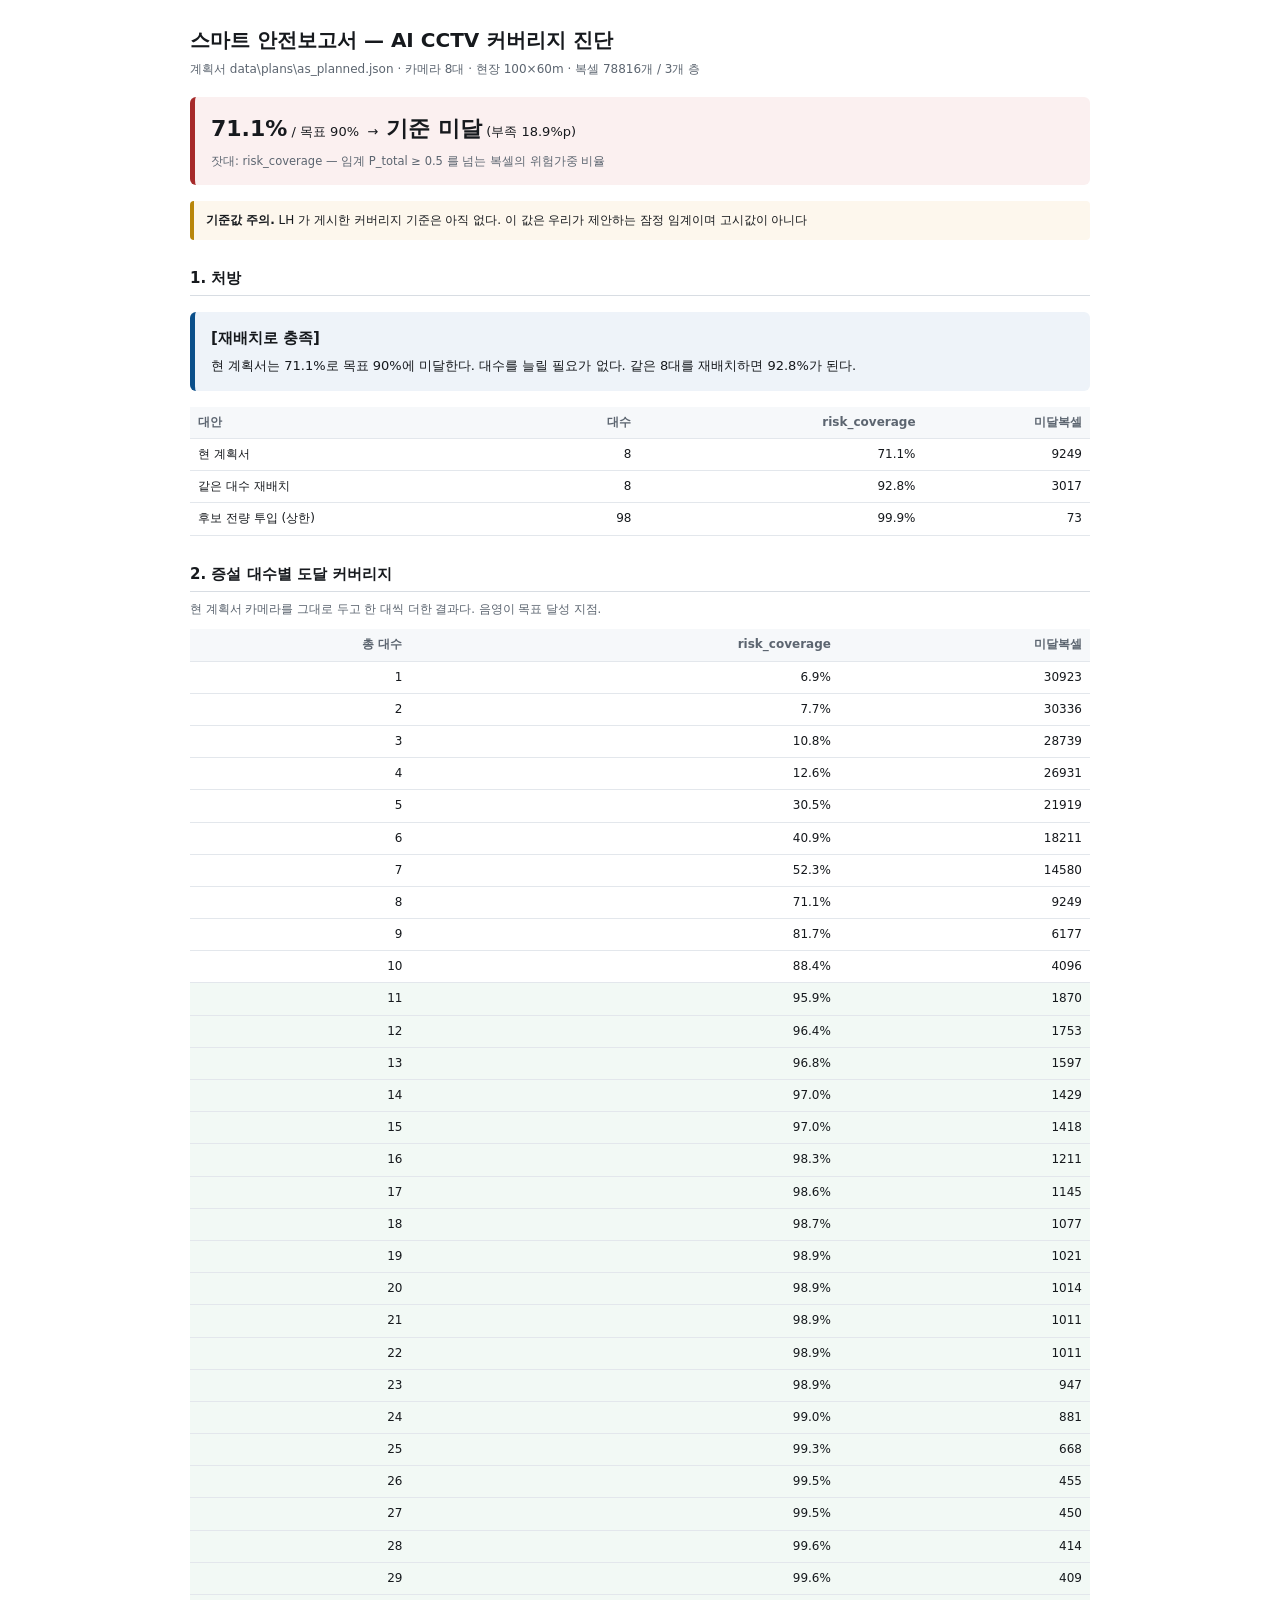
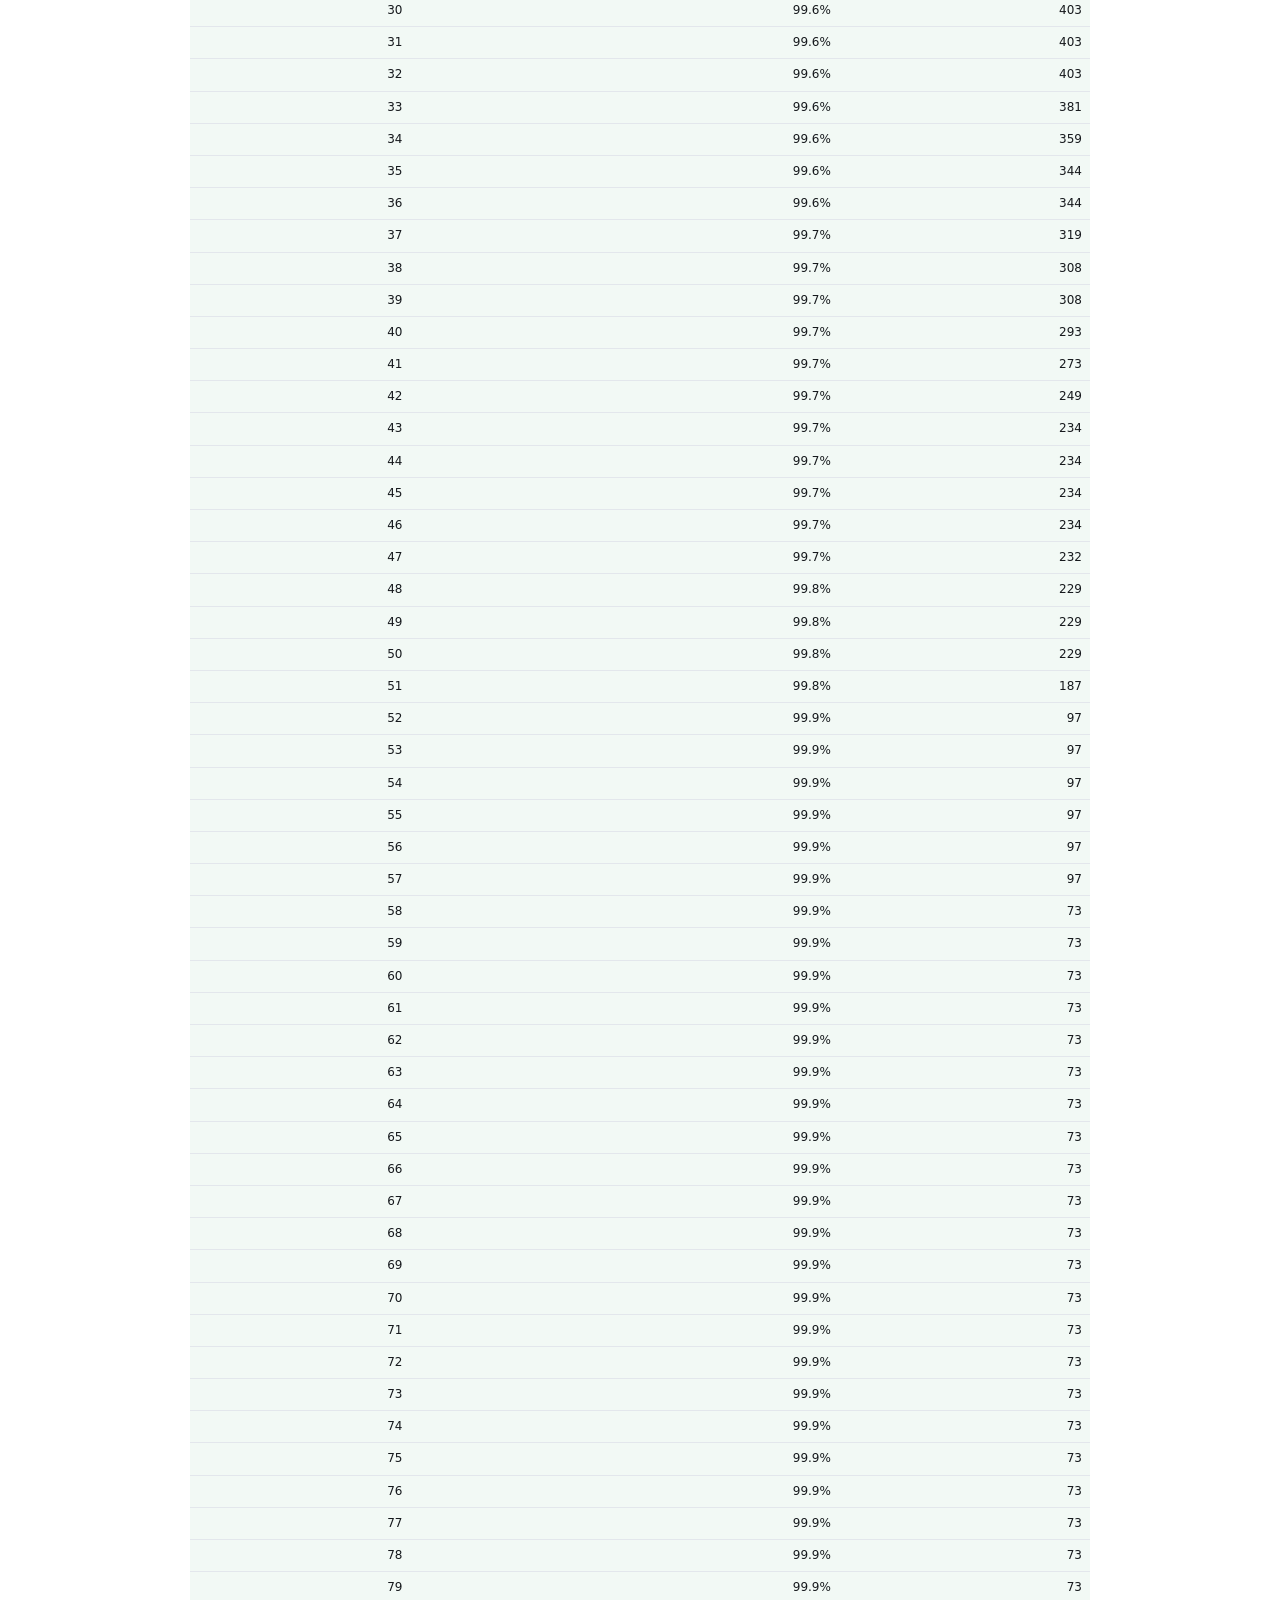
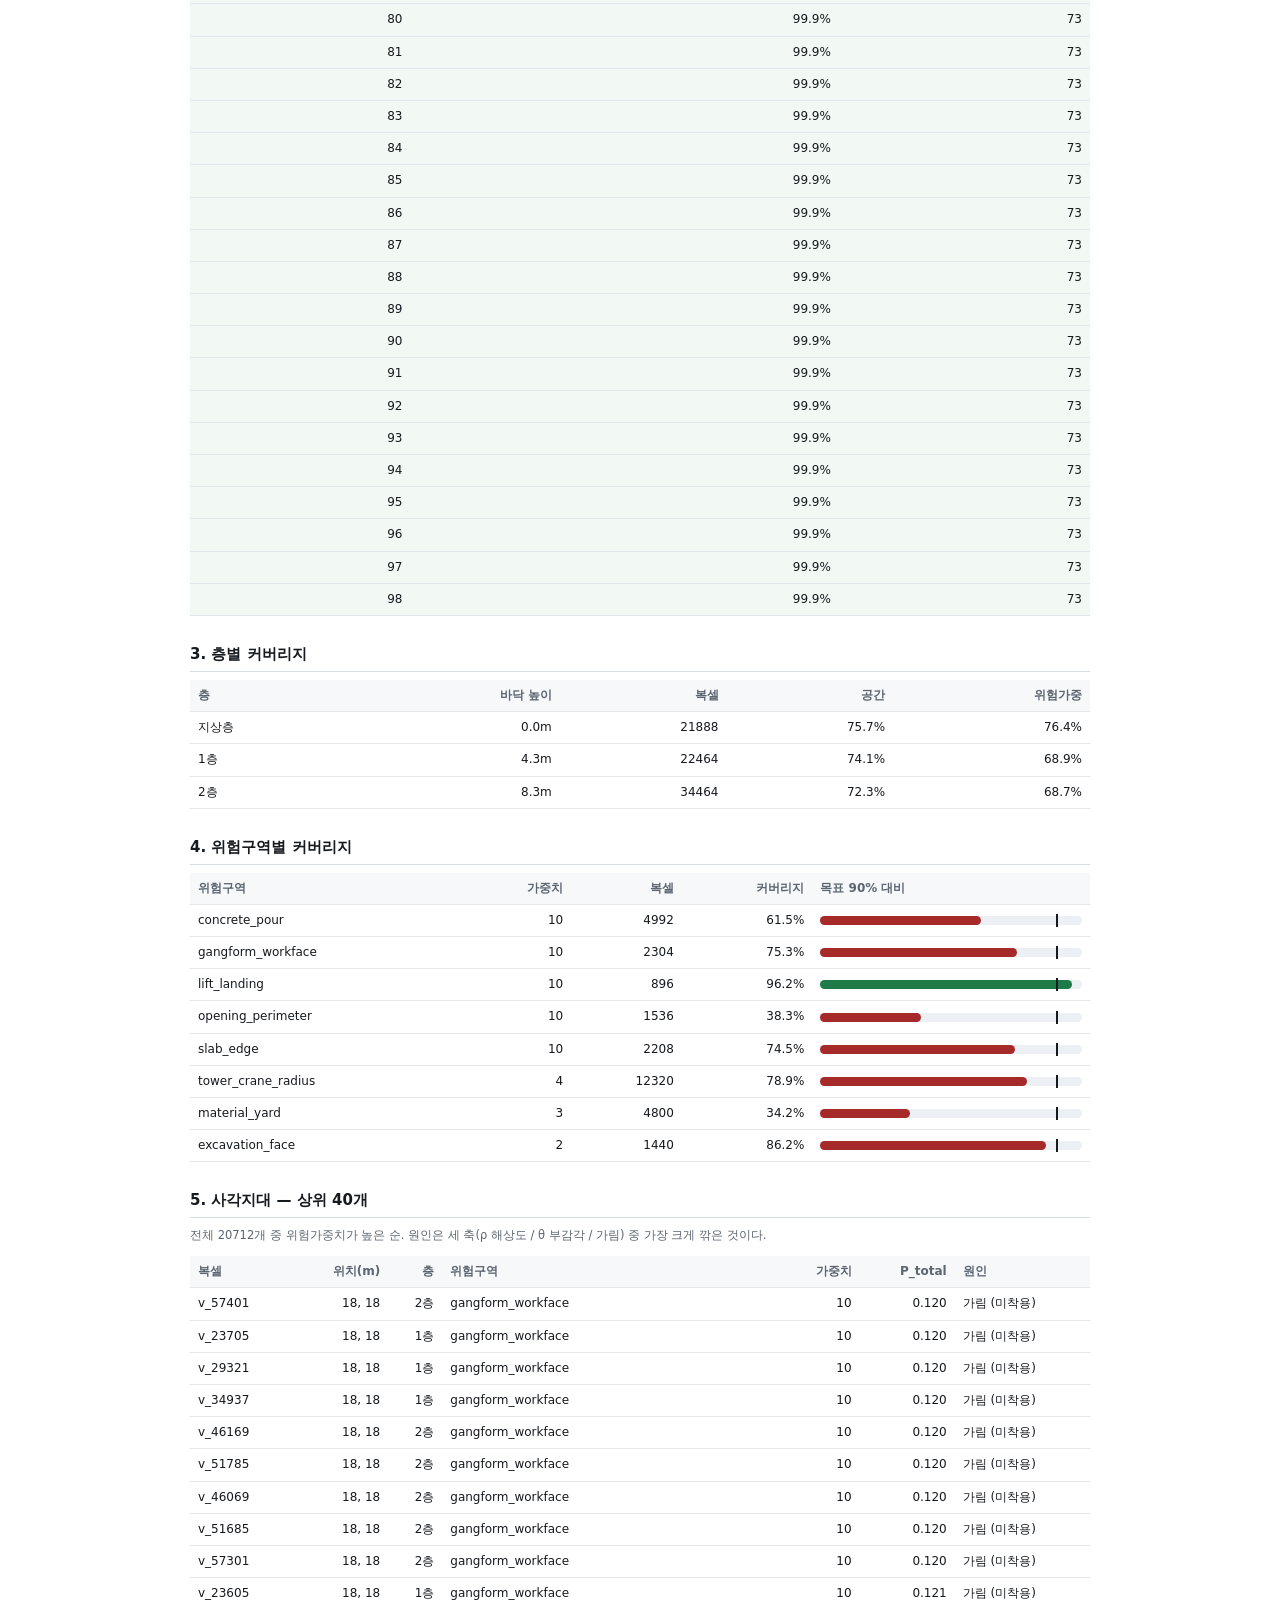
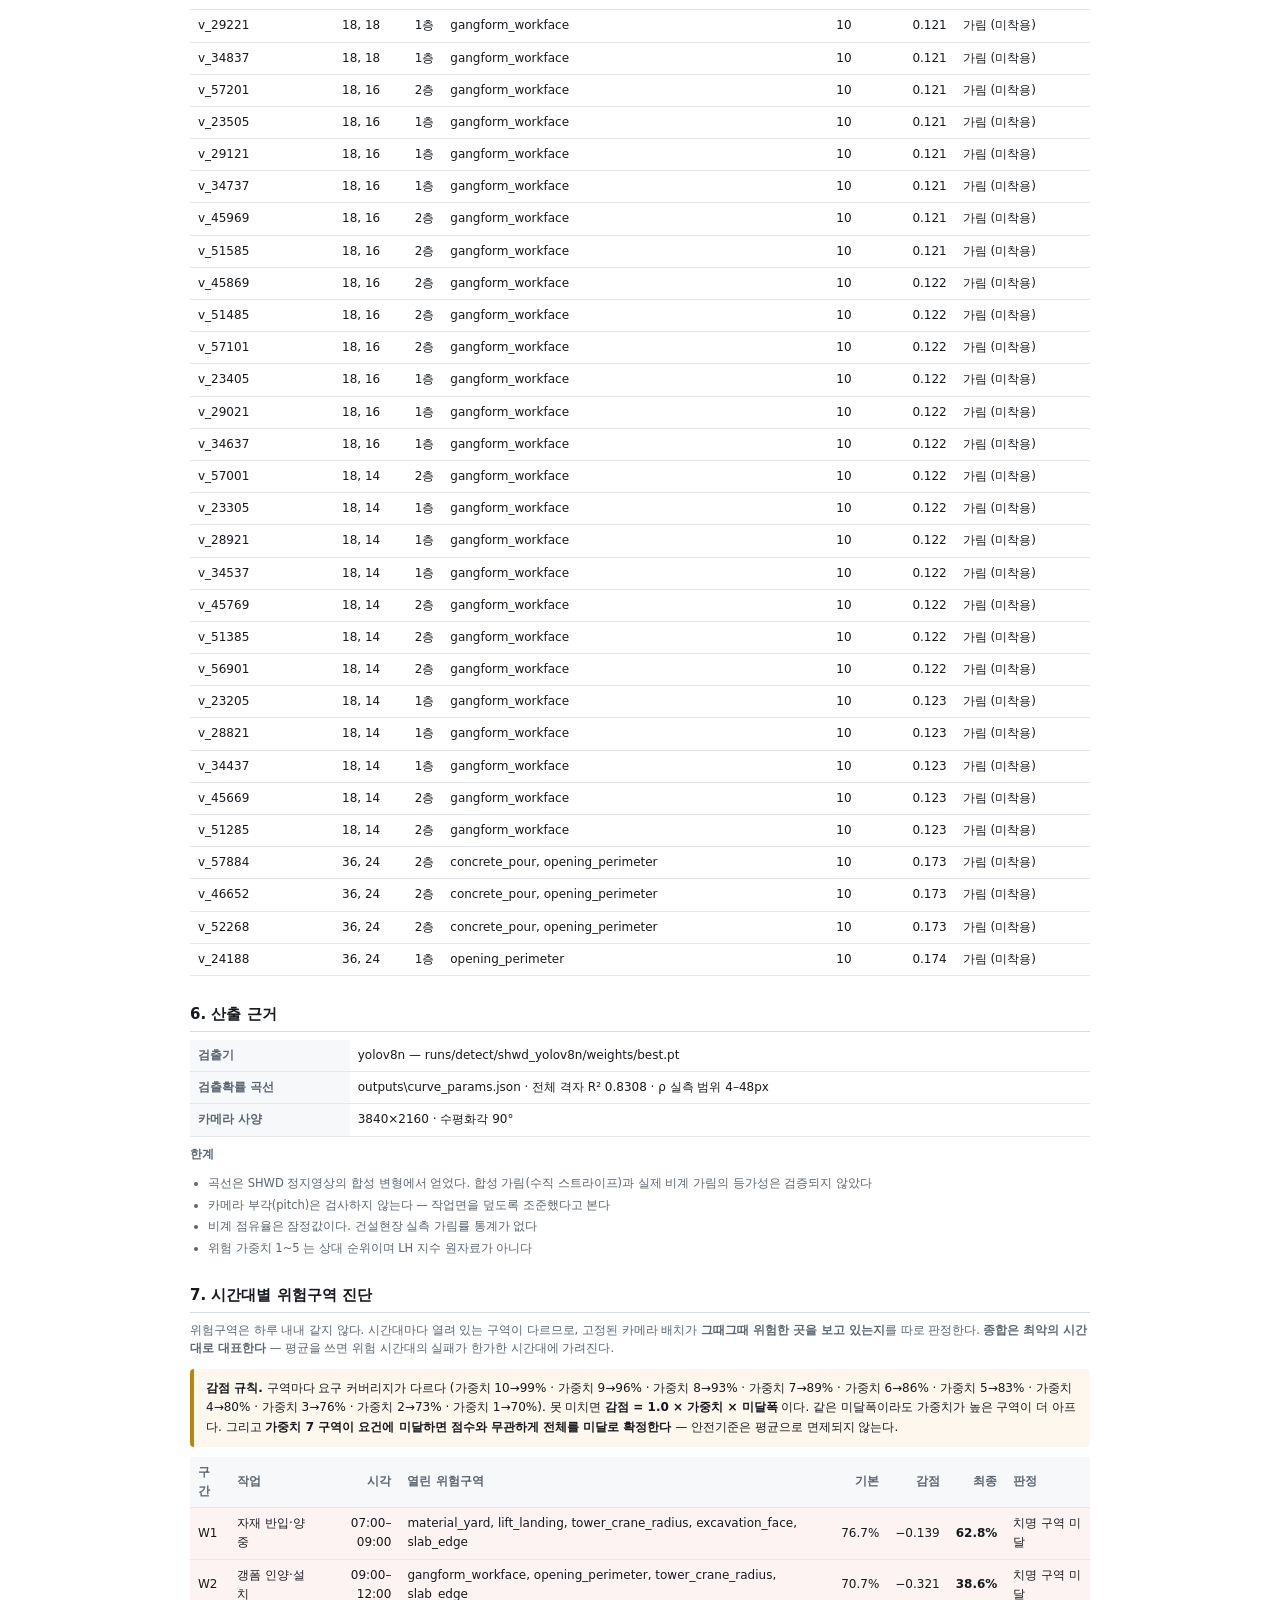
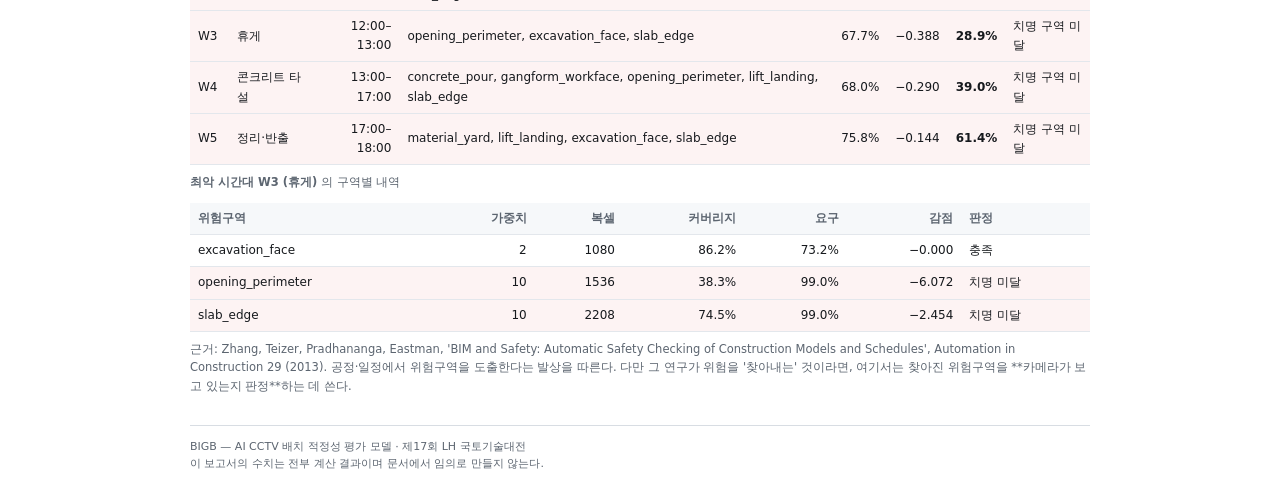
==== commit 3c196f48: "chore(outputs): yolov8n 활성 곡선과 임계 스윕으로 산출물 재생성 Co-Authored-By: Claude Opus 5 <noreply@anthropic.com>" ====
--- a/outputs/safety_report.html
+++ b/outputs/safety_report.html
@@ -96,7 +96,7 @@
 <h2>6. 산출 근거</h2>
 <table>
  <tr><th>검출기</th><td>yolov8n —
-  None</td></tr>
+  runs/detect/shwd_yolov8n/weights/best.pt</td></tr>
  <tr><th>검출확률 곡선</th><td>outputs\curve_params.json ·
   전체 격자 R² 0.8308 ·
   ρ 실측 범위 4–48px</td></tr>
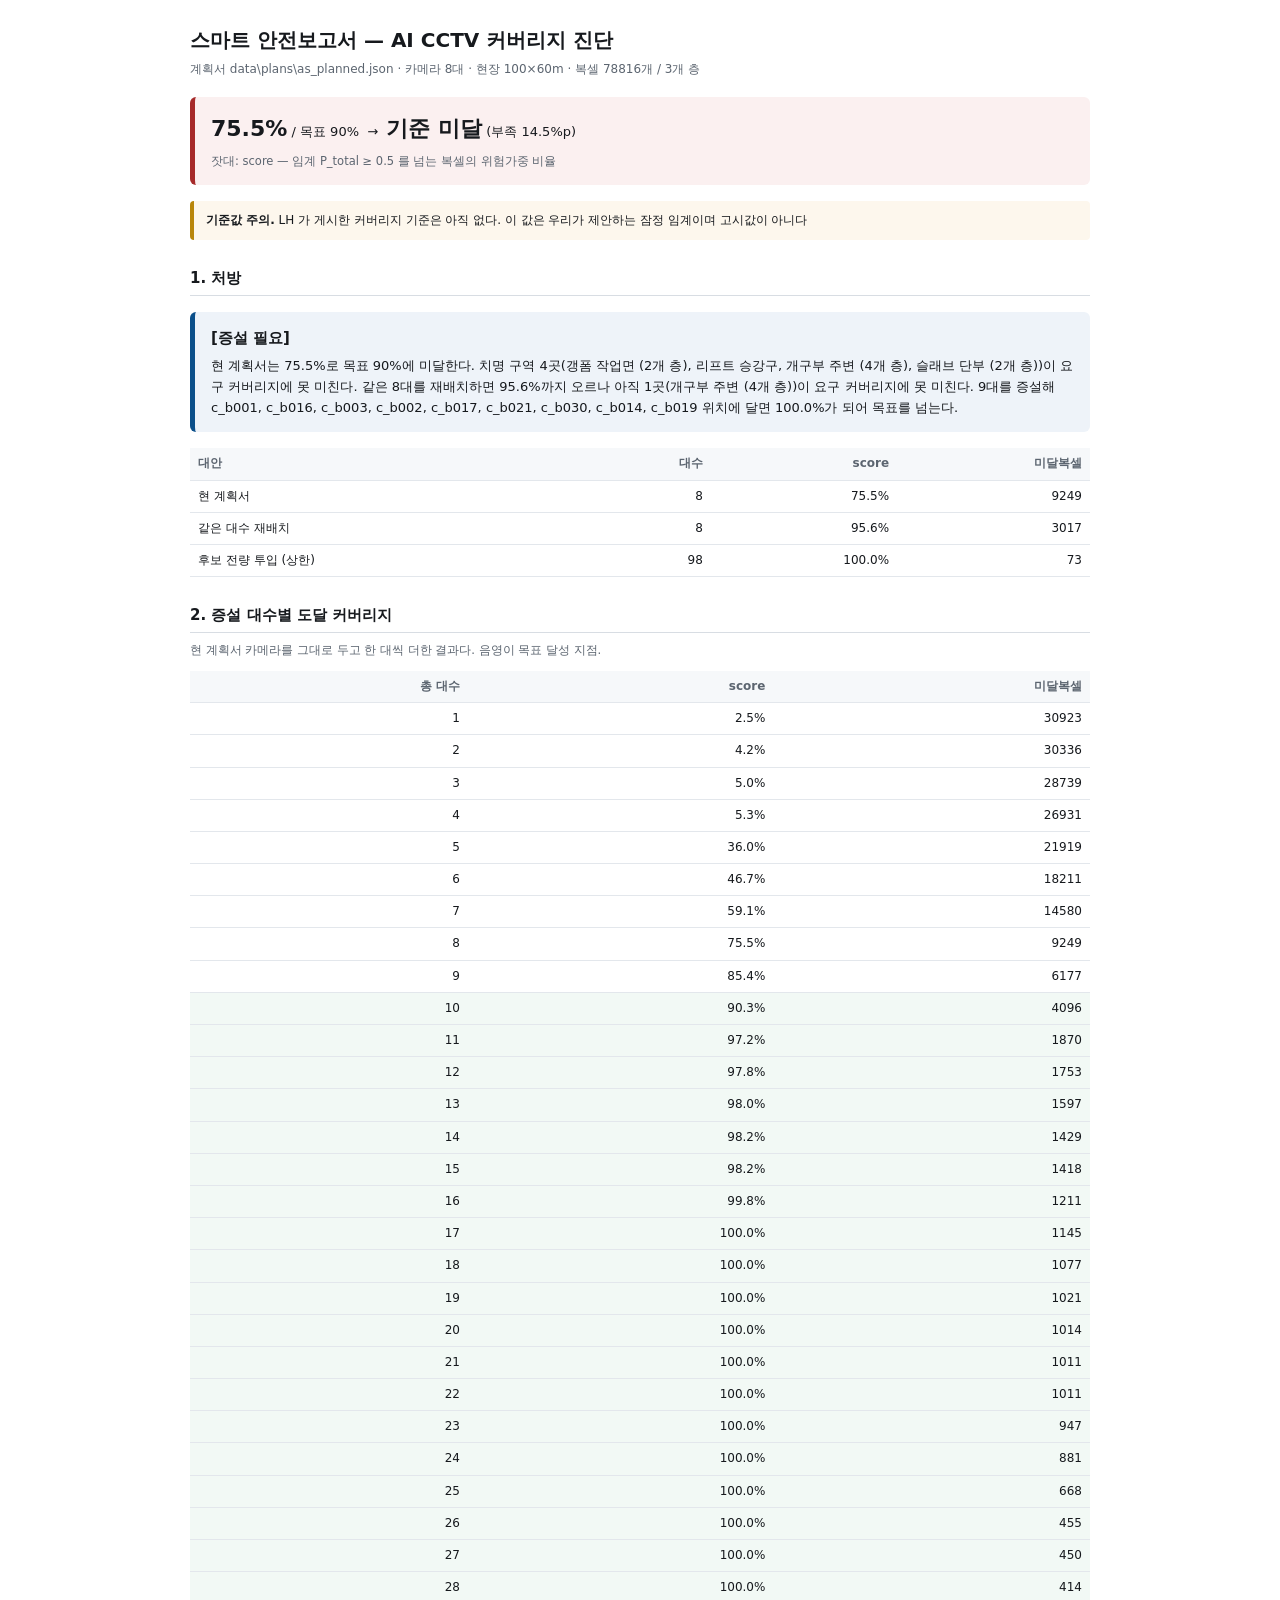
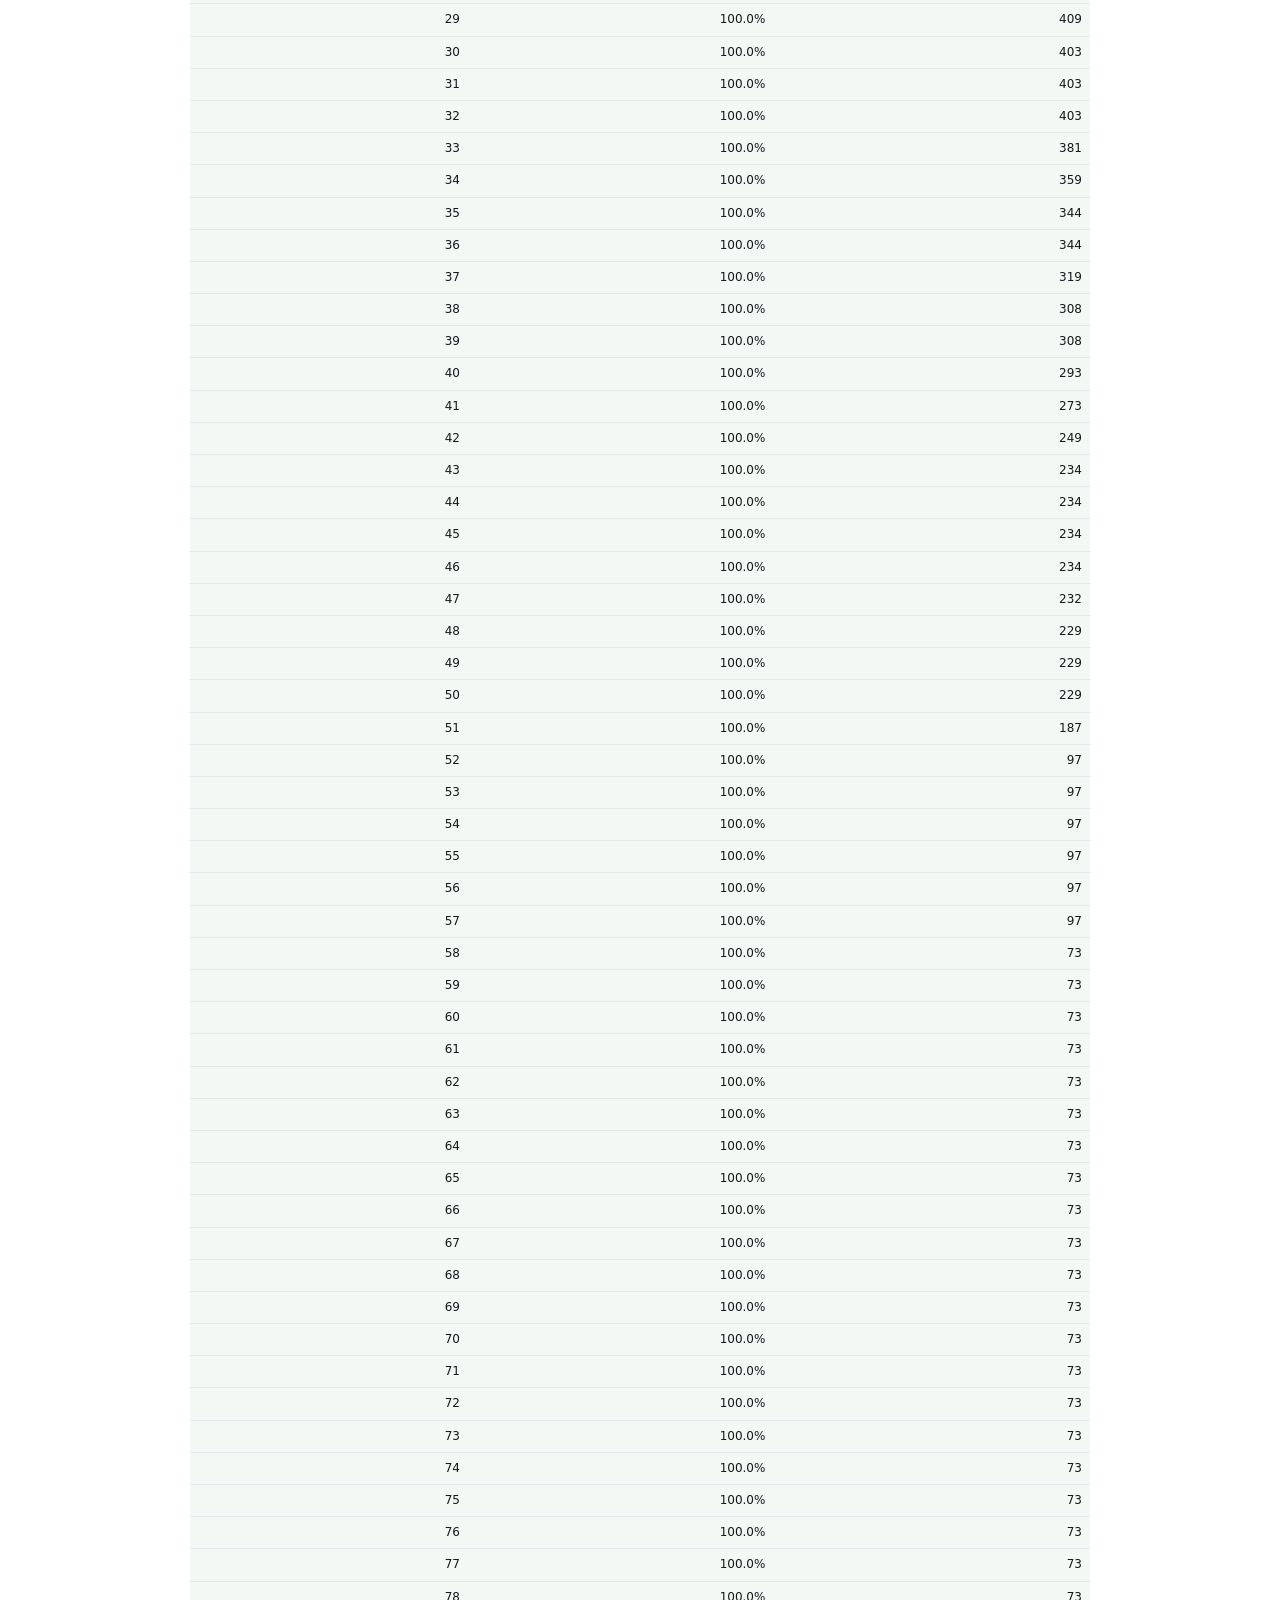
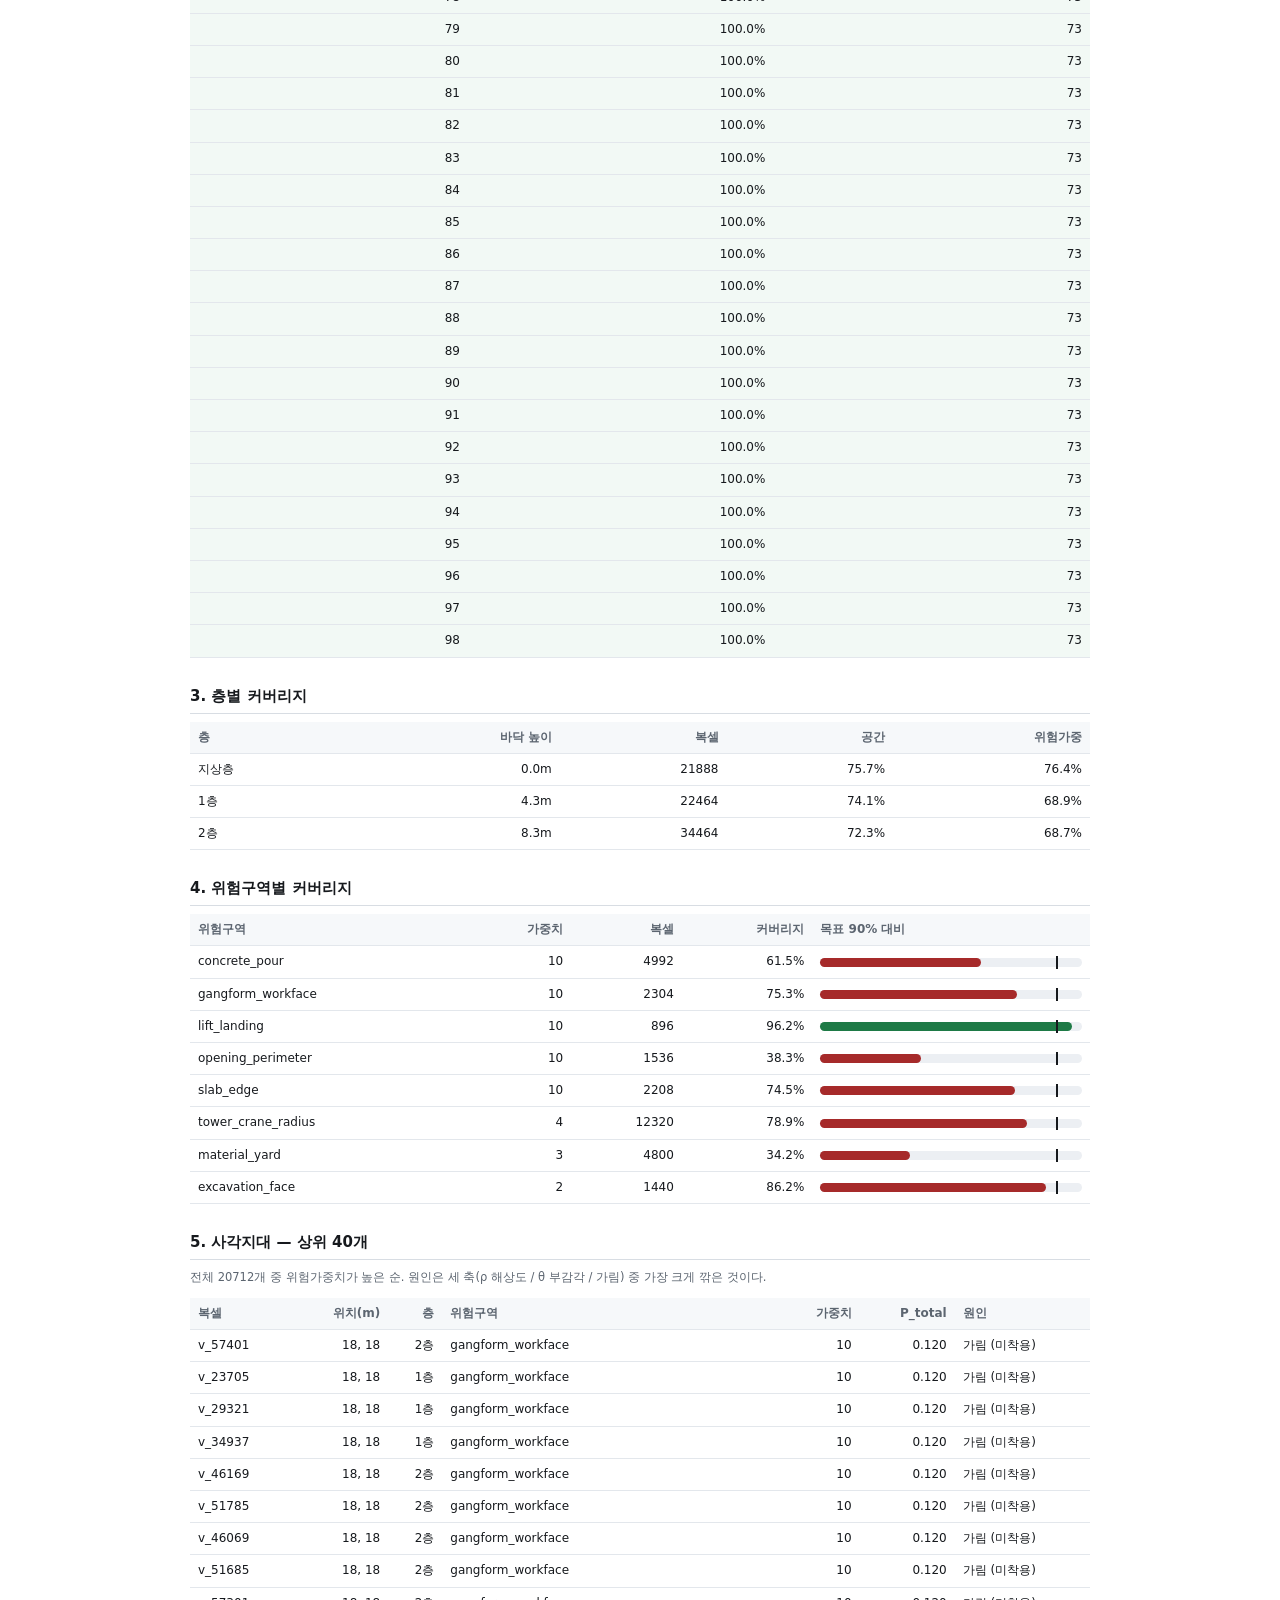
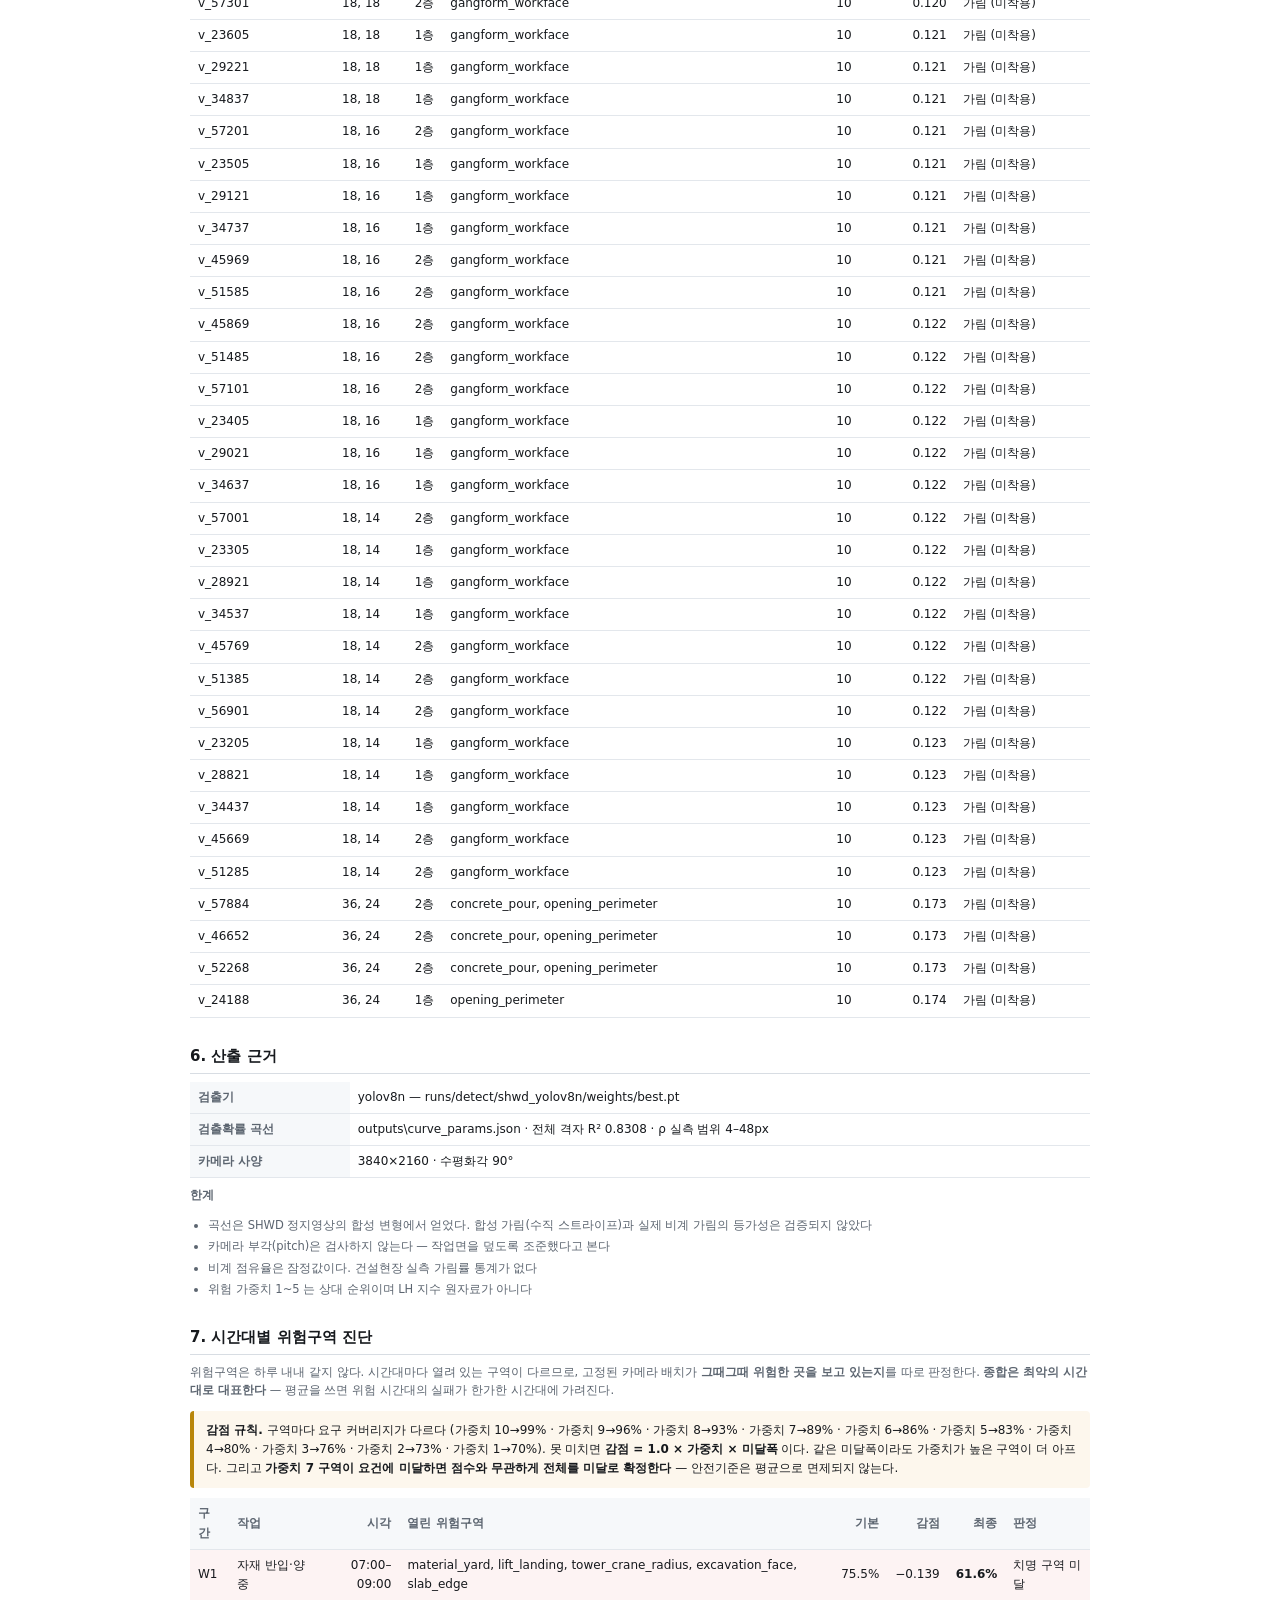
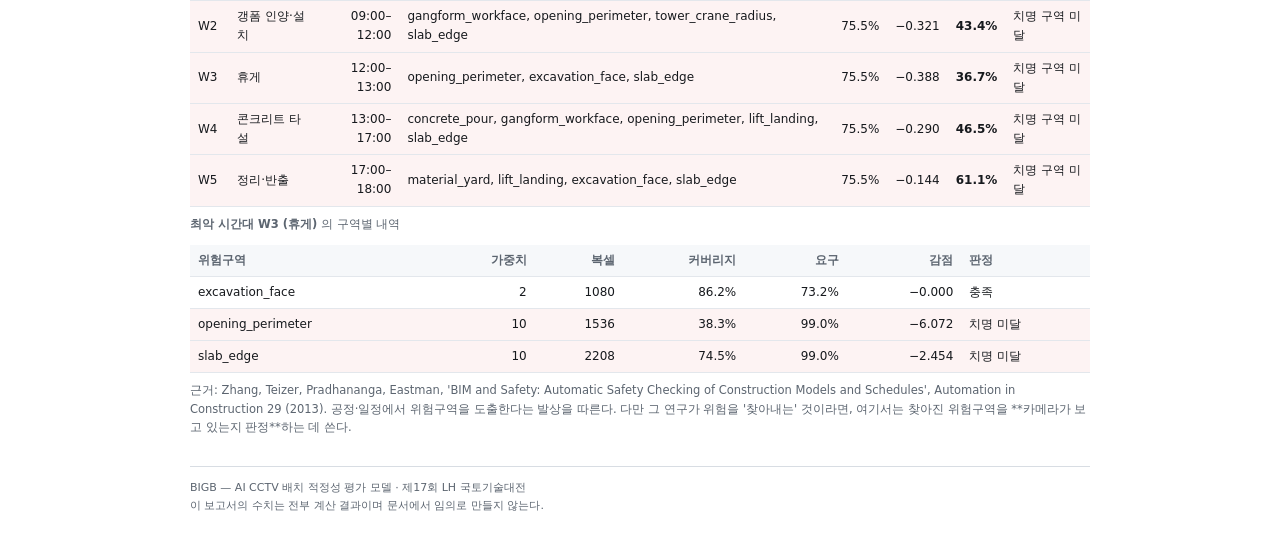
==== commit 85076166: "feat(score): 100점 만점 배치 점수를 도입하고 기본 잣대로 세움 단일 커버리지 %는 어디를 놓쳤는지를 지운다. 넓은 저위험 구역을 잘 덮으면 갱폼 작업면을 통째로 놓치" ====
--- a/outputs/safety_report.html
+++ b/outputs/safety_report.html
@@ -37,9 +37,9 @@
  복셀 78816개 / 3개 층</div>
 
 <div class="verdict">
- <b>71.1%</b> / 목표 90%
- &nbsp;→&nbsp; <b>기준 미달</b>&nbsp;(부족 18.9%p)
- <div class="note">잣대: risk_coverage — 임계 P_total ≥ 0.5 를
+ <b>75.5%</b> / 목표 90%
+ &nbsp;→&nbsp; <b>기준 미달</b>&nbsp;(부족 14.5%p)
+ <div class="note">잣대: score — 임계 P_total ≥ 0.5 를
   넘는 복셀의 위험가중 비율</div>
 </div>
 
@@ -47,23 +47,23 @@
 
 <h2>1. 처방</h2>
 <div class="verdict" style="background:#eef3f9;border-left-color:#0b4f8a">
- <b style="font-size:15px">[재배치로 충족]</b>
- <div style="margin-top:6px">현 계획서는 71.1%로 목표 90%에 미달한다. 대수를 늘릴 필요가 없다. 같은 8대를 재배치하면 92.8%가 된다.</div>
+ <b style="font-size:15px">[증설 필요]</b>
+ <div style="margin-top:6px">현 계획서는 75.5%로 목표 90%에 미달한다. 치명 구역 4곳(갱폼 작업면 (2개 층), 리프트 승강구, 개구부 주변 (4개 층), 슬래브 단부 (2개 층))이 요구 커버리지에 못 미친다. 같은 8대를 재배치하면 95.6%까지 오르나 아직 1곳(개구부 주변 (4개 층))이 요구 커버리지에 못 미친다. 9대를 증설해 c_b001, c_b016, c_b003, c_b002, c_b017, c_b021, c_b030, c_b014, c_b019 위치에 달면 100.0%가 되어 목표를 넘는다.</div>
 </div>
 <table>
- <thead><tr><th>대안</th><th class=n>대수</th><th class=n>risk_coverage</th>
+ <thead><tr><th>대안</th><th class=n>대수</th><th class=n>score</th>
   <th class=n>미달복셀</th></tr></thead>
  <tbody>
   <tr><td>현 계획서</td><td class=n>8</td>
-   <td class=n>71.1%</td>
+   <td class=n>75.5%</td>
    <td class=n>9249</td></tr>
   <tr><td>같은 대수 재배치</td>
    <td class=n>8</td>
-   <td class=n>92.8%</td>
+   <td class=n>95.6%</td>
    <td class=n>3017</td></tr>
   <tr><td>후보 전량 투입 (상한)</td>
    <td class=n>98</td>
-   <td class=n>99.9%</td>
+   <td class=n>100.0%</td>
    <td class=n>73</td></tr>
  </tbody>
 </table>
@@ -71,9 +71,9 @@
 <h2>2. 증설 대수별 도달 커버리지</h2>
 <p class="note">현 계획서 카메라를 그대로 두고 한 대씩 더한 결과다.
  음영이 목표 달성 지점.</p>
-<table><thead><tr><th class=n>총 대수</th><th class=n>risk_coverage</th>
+<table><thead><tr><th class=n>총 대수</th><th class=n>score</th>
  <th class=n>미달복셀</th></tr></thead>
-<tbody><tr class=''><td class=n>1</td><td class=n>6.9%</td><td class=n>30923</td></tr><tr class=''><td class=n>2</td><td class=n>7.7%</td><td class=n>30336</td></tr><tr class=''><td class=n>3</td><td class=n>10.8%</td><td class=n>28739</td></tr><tr class=''><td class=n>4</td><td class=n>12.6%</td><td class=n>26931</td></tr><tr class=''><td class=n>5</td><td class=n>30.5%</td><td class=n>21919</td></tr><tr class=''><td class=n>6</td><td class=n>40.9%</td><td class=n>18211</td></tr><tr class=''><td class=n>7</td><td class=n>52.3%</td><td class=n>14580</td></tr><tr class=''><td class=n>8</td><td class=n>71.1%</td><td class=n>9249</td></tr><tr class=''><td class=n>9</td><td class=n>81.7%</td><td class=n>6177</td></tr><tr class=''><td class=n>10</td><td class=n>88.4%</td><td class=n>4096</td></tr><tr class='hit'><td class=n>11</td><td class=n>95.9%</td><td class=n>1870</td></tr><tr class='hit'><td class=n>12</td><td class=n>96.4%</td><td class=n>1753</td></tr><tr class='hit'><td class=n>13</td><td class=n>96.8%</td><td class=n>1597</td></tr><tr class='hit'><td class=n>14</td><td class=n>97.0%</td><td class=n>1429</td></tr><tr class='hit'><td class=n>15</td><td class=n>97.0%</td><td class=n>1418</td></tr><tr class='hit'><td class=n>16</td><td class=n>98.3%</td><td class=n>1211</td></tr><tr class='hit'><td class=n>17</td><td class=n>98.6%</td><td class=n>1145</td></tr><tr class='hit'><td class=n>18</td><td class=n>98.7%</td><td class=n>1077</td></tr><tr class='hit'><td class=n>19</td><td class=n>98.9%</td><td class=n>1021</td></tr><tr class='hit'><td class=n>20</td><td class=n>98.9%</td><td class=n>1014</td></tr><tr class='hit'><td class=n>21</td><td class=n>98.9%</td><td class=n>1011</td></tr><tr class='hit'><td class=n>22</td><td class=n>98.9%</td><td class=n>1011</td></tr><tr class='hit'><td class=n>23</td><td class=n>98.9%</td><td class=n>947</td></tr><tr class='hit'><td class=n>24</td><td class=n>99.0%</td><td class=n>881</td></tr><tr class='hit'><td class=n>25</td><td class=n>99.3%</td><td class=n>668</td></tr><tr class='hit'><td class=n>26</td><td class=n>99.5%</td><td class=n>455</td></tr><tr class='hit'><td class=n>27</td><td class=n>99.5%</td><td class=n>450</td></tr><tr class='hit'><td class=n>28</td><td class=n>99.6%</td><td class=n>414</td></tr><tr class='hit'><td class=n>29</td><td class=n>99.6%</td><td class=n>409</td></tr><tr class='hit'><td class=n>30</td><td class=n>99.6%</td><td class=n>403</td></tr><tr class='hit'><td class=n>31</td><td class=n>99.6%</td><td class=n>403</td></tr><tr class='hit'><td class=n>32</td><td class=n>99.6%</td><td class=n>403</td></tr><tr class='hit'><td class=n>33</td><td class=n>99.6%</td><td class=n>381</td></tr><tr class='hit'><td class=n>34</td><td class=n>99.6%</td><td class=n>359</td></tr><tr class='hit'><td class=n>35</td><td class=n>99.6%</td><td class=n>344</td></tr><tr class='hit'><td class=n>36</td><td class=n>99.6%</td><td class=n>344</td></tr><tr class='hit'><td class=n>37</td><td class=n>99.7%</td><td class=n>319</td></tr><tr class='hit'><td class=n>38</td><td class=n>99.7%</td><td class=n>308</td></tr><tr class='hit'><td class=n>39</td><td class=n>99.7%</td><td class=n>308</td></tr><tr class='hit'><td class=n>40</td><td class=n>99.7%</td><td class=n>293</td></tr><tr class='hit'><td class=n>41</td><td class=n>99.7%</td><td class=n>273</td></tr><tr class='hit'><td class=n>42</td><td class=n>99.7%</td><td class=n>249</td></tr><tr class='hit'><td class=n>43</td><td class=n>99.7%</td><td class=n>234</td></tr><tr class='hit'><td class=n>44</td><td class=n>99.7%</td><td class=n>234</td></tr><tr class='hit'><td class=n>45</td><td class=n>99.7%</td><td class=n>234</td></tr><tr class='hit'><td class=n>46</td><td class=n>99.7%</td><td class=n>234</td></tr><tr class='hit'><td class=n>47</td><td class=n>99.7%</td><td class=n>232</td></tr><tr class='hit'><td class=n>48</td><td class=n>99.8%</td><td class=n>229</td></tr><tr class='hit'><td class=n>49</td><td class=n>99.8%</td><td class=n>229</td></tr><tr class='hit'><td class=n>50</td><td class=n>99.8%</td><td class=n>229</td></tr><tr class='hit'><td class=n>51</td><td class=n>99.8%</td><td class=n>187</td></tr><tr class='hit'><td class=n>52</td><td class=n>99.9%</td><td class=n>97</td></tr><tr class='hit'><td class=n>53</td><td class=n>99.9%</td><td class=n>97</td></tr><tr class='hit'><td class=n>54</td><td class=n>99.9%</td><td class=n>97</td></tr><tr class='hit'><td class=n>55</td><td class=n>99.9%</td><td class=n>97</td></tr><tr class='hit'><td class=n>56</td><td class=n>99.9%</td><td class=n>97</td></tr><tr class='hit'><td class=n>57</td><td class=n>99.9%</td><td class=n>97</td></tr><tr class='hit'><td class=n>58</td><td class=n>99.9%</td><td class=n>73</td></tr><tr class='hit'><td class=n>59</td><td class=n>99.9%</td><td class=n>73</td></tr><tr class='hit'><td class=n>60</td><td class=n>99.9%</td><td class=n>73</td></tr><tr class='hit'><td class=n>61</td><td class=n>99.9%</td><td class=n>73</td></tr><tr class='hit'><td class=n>62</td><td class=n>99.9%</td><td class=n>73</td></tr><tr class='hit'><td class=n>63</td><td class=n>99.9%</td><td class=n>73</td></tr><tr class='hit'><td class=n>64</td><td class=n>99.9%</td><td class=n>73</td></tr><tr class='hit'><td class=n>65</td><td class=n>99.9%</td><td class=n>73</td></tr><tr class='hit'><td class=n>66</td><td class=n>99.9%</td><td class=n>73</td></tr><tr class='hit'><td class=n>67</td><td class=n>99.9%</td><td class=n>73</td></tr><tr class='hit'><td class=n>68</td><td class=n>99.9%</td><td class=n>73</td></tr><tr class='hit'><td class=n>69</td><td class=n>99.9%</td><td class=n>73</td></tr><tr class='hit'><td class=n>70</td><td class=n>99.9%</td><td class=n>73</td></tr><tr class='hit'><td class=n>71</td><td class=n>99.9%</td><td class=n>73</td></tr><tr class='hit'><td class=n>72</td><td class=n>99.9%</td><td class=n>73</td></tr><tr class='hit'><td class=n>73</td><td class=n>99.9%</td><td class=n>73</td></tr><tr class='hit'><td class=n>74</td><td class=n>99.9%</td><td class=n>73</td></tr><tr class='hit'><td class=n>75</td><td class=n>99.9%</td><td class=n>73</td></tr><tr class='hit'><td class=n>76</td><td class=n>99.9%</td><td class=n>73</td></tr><tr class='hit'><td class=n>77</td><td class=n>99.9%</td><td class=n>73</td></tr><tr class='hit'><td class=n>78</td><td class=n>99.9%</td><td class=n>73</td></tr><tr class='hit'><td class=n>79</td><td class=n>99.9%</td><td class=n>73</td></tr><tr class='hit'><td class=n>80</td><td class=n>99.9%</td><td class=n>73</td></tr><tr class='hit'><td class=n>81</td><td class=n>99.9%</td><td class=n>73</td></tr><tr class='hit'><td class=n>82</td><td class=n>99.9%</td><td class=n>73</td></tr><tr class='hit'><td class=n>83</td><td class=n>99.9%</td><td class=n>73</td></tr><tr class='hit'><td class=n>84</td><td class=n>99.9%</td><td class=n>73</td></tr><tr class='hit'><td class=n>85</td><td class=n>99.9%</td><td class=n>73</td></tr><tr class='hit'><td class=n>86</td><td class=n>99.9%</td><td class=n>73</td></tr><tr class='hit'><td class=n>87</td><td class=n>99.9%</td><td class=n>73</td></tr><tr class='hit'><td class=n>88</td><td class=n>99.9%</td><td class=n>73</td></tr><tr class='hit'><td class=n>89</td><td class=n>99.9%</td><td class=n>73</td></tr><tr class='hit'><td class=n>90</td><td class=n>99.9%</td><td class=n>73</td></tr><tr class='hit'><td class=n>91</td><td class=n>99.9%</td><td class=n>73</td></tr><tr class='hit'><td class=n>92</td><td class=n>99.9%</td><td class=n>73</td></tr><tr class='hit'><td class=n>93</td><td class=n>99.9%</td><td class=n>73</td></tr><tr class='hit'><td class=n>94</td><td class=n>99.9%</td><td class=n>73</td></tr><tr class='hit'><td class=n>95</td><td class=n>99.9%</td><td class=n>73</td></tr><tr class='hit'><td class=n>96</td><td class=n>99.9%</td><td class=n>73</td></tr><tr class='hit'><td class=n>97</td><td class=n>99.9%</td><td class=n>73</td></tr><tr class='hit'><td class=n>98</td><td class=n>99.9%</td><td class=n>73</td></tr></tbody></table>
+<tbody><tr class=''><td class=n>1</td><td class=n>2.5%</td><td class=n>30923</td></tr><tr class=''><td class=n>2</td><td class=n>4.2%</td><td class=n>30336</td></tr><tr class=''><td class=n>3</td><td class=n>5.0%</td><td class=n>28739</td></tr><tr class=''><td class=n>4</td><td class=n>5.3%</td><td class=n>26931</td></tr><tr class=''><td class=n>5</td><td class=n>36.0%</td><td class=n>21919</td></tr><tr class=''><td class=n>6</td><td class=n>46.7%</td><td class=n>18211</td></tr><tr class=''><td class=n>7</td><td class=n>59.1%</td><td class=n>14580</td></tr><tr class=''><td class=n>8</td><td class=n>75.5%</td><td class=n>9249</td></tr><tr class=''><td class=n>9</td><td class=n>85.4%</td><td class=n>6177</td></tr><tr class='hit'><td class=n>10</td><td class=n>90.3%</td><td class=n>4096</td></tr><tr class='hit'><td class=n>11</td><td class=n>97.2%</td><td class=n>1870</td></tr><tr class='hit'><td class=n>12</td><td class=n>97.8%</td><td class=n>1753</td></tr><tr class='hit'><td class=n>13</td><td class=n>98.0%</td><td class=n>1597</td></tr><tr class='hit'><td class=n>14</td><td class=n>98.2%</td><td class=n>1429</td></tr><tr class='hit'><td class=n>15</td><td class=n>98.2%</td><td class=n>1418</td></tr><tr class='hit'><td class=n>16</td><td class=n>99.8%</td><td class=n>1211</td></tr><tr class='hit'><td class=n>17</td><td class=n>100.0%</td><td class=n>1145</td></tr><tr class='hit'><td class=n>18</td><td class=n>100.0%</td><td class=n>1077</td></tr><tr class='hit'><td class=n>19</td><td class=n>100.0%</td><td class=n>1021</td></tr><tr class='hit'><td class=n>20</td><td class=n>100.0%</td><td class=n>1014</td></tr><tr class='hit'><td class=n>21</td><td class=n>100.0%</td><td class=n>1011</td></tr><tr class='hit'><td class=n>22</td><td class=n>100.0%</td><td class=n>1011</td></tr><tr class='hit'><td class=n>23</td><td class=n>100.0%</td><td class=n>947</td></tr><tr class='hit'><td class=n>24</td><td class=n>100.0%</td><td class=n>881</td></tr><tr class='hit'><td class=n>25</td><td class=n>100.0%</td><td class=n>668</td></tr><tr class='hit'><td class=n>26</td><td class=n>100.0%</td><td class=n>455</td></tr><tr class='hit'><td class=n>27</td><td class=n>100.0%</td><td class=n>450</td></tr><tr class='hit'><td class=n>28</td><td class=n>100.0%</td><td class=n>414</td></tr><tr class='hit'><td class=n>29</td><td class=n>100.0%</td><td class=n>409</td></tr><tr class='hit'><td class=n>30</td><td class=n>100.0%</td><td class=n>403</td></tr><tr class='hit'><td class=n>31</td><td class=n>100.0%</td><td class=n>403</td></tr><tr class='hit'><td class=n>32</td><td class=n>100.0%</td><td class=n>403</td></tr><tr class='hit'><td class=n>33</td><td class=n>100.0%</td><td class=n>381</td></tr><tr class='hit'><td class=n>34</td><td class=n>100.0%</td><td class=n>359</td></tr><tr class='hit'><td class=n>35</td><td class=n>100.0%</td><td class=n>344</td></tr><tr class='hit'><td class=n>36</td><td class=n>100.0%</td><td class=n>344</td></tr><tr class='hit'><td class=n>37</td><td class=n>100.0%</td><td class=n>319</td></tr><tr class='hit'><td class=n>38</td><td class=n>100.0%</td><td class=n>308</td></tr><tr class='hit'><td class=n>39</td><td class=n>100.0%</td><td class=n>308</td></tr><tr class='hit'><td class=n>40</td><td class=n>100.0%</td><td class=n>293</td></tr><tr class='hit'><td class=n>41</td><td class=n>100.0%</td><td class=n>273</td></tr><tr class='hit'><td class=n>42</td><td class=n>100.0%</td><td class=n>249</td></tr><tr class='hit'><td class=n>43</td><td class=n>100.0%</td><td class=n>234</td></tr><tr class='hit'><td class=n>44</td><td class=n>100.0%</td><td class=n>234</td></tr><tr class='hit'><td class=n>45</td><td class=n>100.0%</td><td class=n>234</td></tr><tr class='hit'><td class=n>46</td><td class=n>100.0%</td><td class=n>234</td></tr><tr class='hit'><td class=n>47</td><td class=n>100.0%</td><td class=n>232</td></tr><tr class='hit'><td class=n>48</td><td class=n>100.0%</td><td class=n>229</td></tr><tr class='hit'><td class=n>49</td><td class=n>100.0%</td><td class=n>229</td></tr><tr class='hit'><td class=n>50</td><td class=n>100.0%</td><td class=n>229</td></tr><tr class='hit'><td class=n>51</td><td class=n>100.0%</td><td class=n>187</td></tr><tr class='hit'><td class=n>52</td><td class=n>100.0%</td><td class=n>97</td></tr><tr class='hit'><td class=n>53</td><td class=n>100.0%</td><td class=n>97</td></tr><tr class='hit'><td class=n>54</td><td class=n>100.0%</td><td class=n>97</td></tr><tr class='hit'><td class=n>55</td><td class=n>100.0%</td><td class=n>97</td></tr><tr class='hit'><td class=n>56</td><td class=n>100.0%</td><td class=n>97</td></tr><tr class='hit'><td class=n>57</td><td class=n>100.0%</td><td class=n>97</td></tr><tr class='hit'><td class=n>58</td><td class=n>100.0%</td><td class=n>73</td></tr><tr class='hit'><td class=n>59</td><td class=n>100.0%</td><td class=n>73</td></tr><tr class='hit'><td class=n>60</td><td class=n>100.0%</td><td class=n>73</td></tr><tr class='hit'><td class=n>61</td><td class=n>100.0%</td><td class=n>73</td></tr><tr class='hit'><td class=n>62</td><td class=n>100.0%</td><td class=n>73</td></tr><tr class='hit'><td class=n>63</td><td class=n>100.0%</td><td class=n>73</td></tr><tr class='hit'><td class=n>64</td><td class=n>100.0%</td><td class=n>73</td></tr><tr class='hit'><td class=n>65</td><td class=n>100.0%</td><td class=n>73</td></tr><tr class='hit'><td class=n>66</td><td class=n>100.0%</td><td class=n>73</td></tr><tr class='hit'><td class=n>67</td><td class=n>100.0%</td><td class=n>73</td></tr><tr class='hit'><td class=n>68</td><td class=n>100.0%</td><td class=n>73</td></tr><tr class='hit'><td class=n>69</td><td class=n>100.0%</td><td class=n>73</td></tr><tr class='hit'><td class=n>70</td><td class=n>100.0%</td><td class=n>73</td></tr><tr class='hit'><td class=n>71</td><td class=n>100.0%</td><td class=n>73</td></tr><tr class='hit'><td class=n>72</td><td class=n>100.0%</td><td class=n>73</td></tr><tr class='hit'><td class=n>73</td><td class=n>100.0%</td><td class=n>73</td></tr><tr class='hit'><td class=n>74</td><td class=n>100.0%</td><td class=n>73</td></tr><tr class='hit'><td class=n>75</td><td class=n>100.0%</td><td class=n>73</td></tr><tr class='hit'><td class=n>76</td><td class=n>100.0%</td><td class=n>73</td></tr><tr class='hit'><td class=n>77</td><td class=n>100.0%</td><td class=n>73</td></tr><tr class='hit'><td class=n>78</td><td class=n>100.0%</td><td class=n>73</td></tr><tr class='hit'><td class=n>79</td><td class=n>100.0%</td><td class=n>73</td></tr><tr class='hit'><td class=n>80</td><td class=n>100.0%</td><td class=n>73</td></tr><tr class='hit'><td class=n>81</td><td class=n>100.0%</td><td class=n>73</td></tr><tr class='hit'><td class=n>82</td><td class=n>100.0%</td><td class=n>73</td></tr><tr class='hit'><td class=n>83</td><td class=n>100.0%</td><td class=n>73</td></tr><tr class='hit'><td class=n>84</td><td class=n>100.0%</td><td class=n>73</td></tr><tr class='hit'><td class=n>85</td><td class=n>100.0%</td><td class=n>73</td></tr><tr class='hit'><td class=n>86</td><td class=n>100.0%</td><td class=n>73</td></tr><tr class='hit'><td class=n>87</td><td class=n>100.0%</td><td class=n>73</td></tr><tr class='hit'><td class=n>88</td><td class=n>100.0%</td><td class=n>73</td></tr><tr class='hit'><td class=n>89</td><td class=n>100.0%</td><td class=n>73</td></tr><tr class='hit'><td class=n>90</td><td class=n>100.0%</td><td class=n>73</td></tr><tr class='hit'><td class=n>91</td><td class=n>100.0%</td><td class=n>73</td></tr><tr class='hit'><td class=n>92</td><td class=n>100.0%</td><td class=n>73</td></tr><tr class='hit'><td class=n>93</td><td class=n>100.0%</td><td class=n>73</td></tr><tr class='hit'><td class=n>94</td><td class=n>100.0%</td><td class=n>73</td></tr><tr class='hit'><td class=n>95</td><td class=n>100.0%</td><td class=n>73</td></tr><tr class='hit'><td class=n>96</td><td class=n>100.0%</td><td class=n>73</td></tr><tr class='hit'><td class=n>97</td><td class=n>100.0%</td><td class=n>73</td></tr><tr class='hit'><td class=n>98</td><td class=n>100.0%</td><td class=n>73</td></tr></tbody></table>
 
 <h2>3. 층별 커버리지</h2>
 <table><thead><tr><th>층</th><th class=n>바닥 높이</th><th class=n>복셀</th>
@@ -118,7 +118,7 @@
 <table>
  <thead><tr><th>구간</th><th>작업</th><th class=n>시각</th><th>열린 위험구역</th>
   <th class=n>기본</th><th class=n>감점</th><th class=n>최종</th><th>판정</th></tr></thead>
- <tbody><tr class='bad'><td>W1</td><td>자재 반입·양중</td><td class=n>07:00–09:00</td><td>material_yard, lift_landing, tower_crane_radius, excavation_face, slab_edge</td><td class=n>76.7%</td><td class=n>−0.139</td><td class=n><b>62.8%</b></td><td>치명 구역 미달</td></tr><tr class='bad'><td>W2</td><td>갱폼 인양·설치</td><td class=n>09:00–12:00</td><td>gangform_workface, opening_perimeter, tower_crane_radius, slab_edge</td><td class=n>70.7%</td><td class=n>−0.321</td><td class=n><b>38.6%</b></td><td>치명 구역 미달</td></tr><tr class='bad'><td>W3</td><td>휴게</td><td class=n>12:00–13:00</td><td>opening_perimeter, excavation_face, slab_edge</td><td class=n>67.7%</td><td class=n>−0.388</td><td class=n><b>28.9%</b></td><td>치명 구역 미달</td></tr><tr class='bad'><td>W4</td><td>콘크리트 타설</td><td class=n>13:00–17:00</td><td>concrete_pour, gangform_workface, opening_perimeter, lift_landing, slab_edge</td><td class=n>68.0%</td><td class=n>−0.290</td><td class=n><b>39.0%</b></td><td>치명 구역 미달</td></tr><tr class='bad'><td>W5</td><td>정리·반출</td><td class=n>17:00–18:00</td><td>material_yard, lift_landing, excavation_face, slab_edge</td><td class=n>75.8%</td><td class=n>−0.144</td><td class=n><b>61.4%</b></td><td>치명 구역 미달</td></tr></tbody>
+ <tbody><tr class='bad'><td>W1</td><td>자재 반입·양중</td><td class=n>07:00–09:00</td><td>material_yard, lift_landing, tower_crane_radius, excavation_face, slab_edge</td><td class=n>75.5%</td><td class=n>−0.139</td><td class=n><b>61.6%</b></td><td>치명 구역 미달</td></tr><tr class='bad'><td>W2</td><td>갱폼 인양·설치</td><td class=n>09:00–12:00</td><td>gangform_workface, opening_perimeter, tower_crane_radius, slab_edge</td><td class=n>75.5%</td><td class=n>−0.321</td><td class=n><b>43.4%</b></td><td>치명 구역 미달</td></tr><tr class='bad'><td>W3</td><td>휴게</td><td class=n>12:00–13:00</td><td>opening_perimeter, excavation_face, slab_edge</td><td class=n>75.5%</td><td class=n>−0.388</td><td class=n><b>36.7%</b></td><td>치명 구역 미달</td></tr><tr class='bad'><td>W4</td><td>콘크리트 타설</td><td class=n>13:00–17:00</td><td>concrete_pour, gangform_workface, opening_perimeter, lift_landing, slab_edge</td><td class=n>75.5%</td><td class=n>−0.290</td><td class=n><b>46.5%</b></td><td>치명 구역 미달</td></tr><tr class='bad'><td>W5</td><td>정리·반출</td><td class=n>17:00–18:00</td><td>material_yard, lift_landing, excavation_face, slab_edge</td><td class=n>75.5%</td><td class=n>−0.144</td><td class=n><b>61.1%</b></td><td>치명 구역 미달</td></tr></tbody>
 </table>
 <p class="note"><b>최악 시간대 W3
  (휴게)</b> 의 구역별 내역</p>
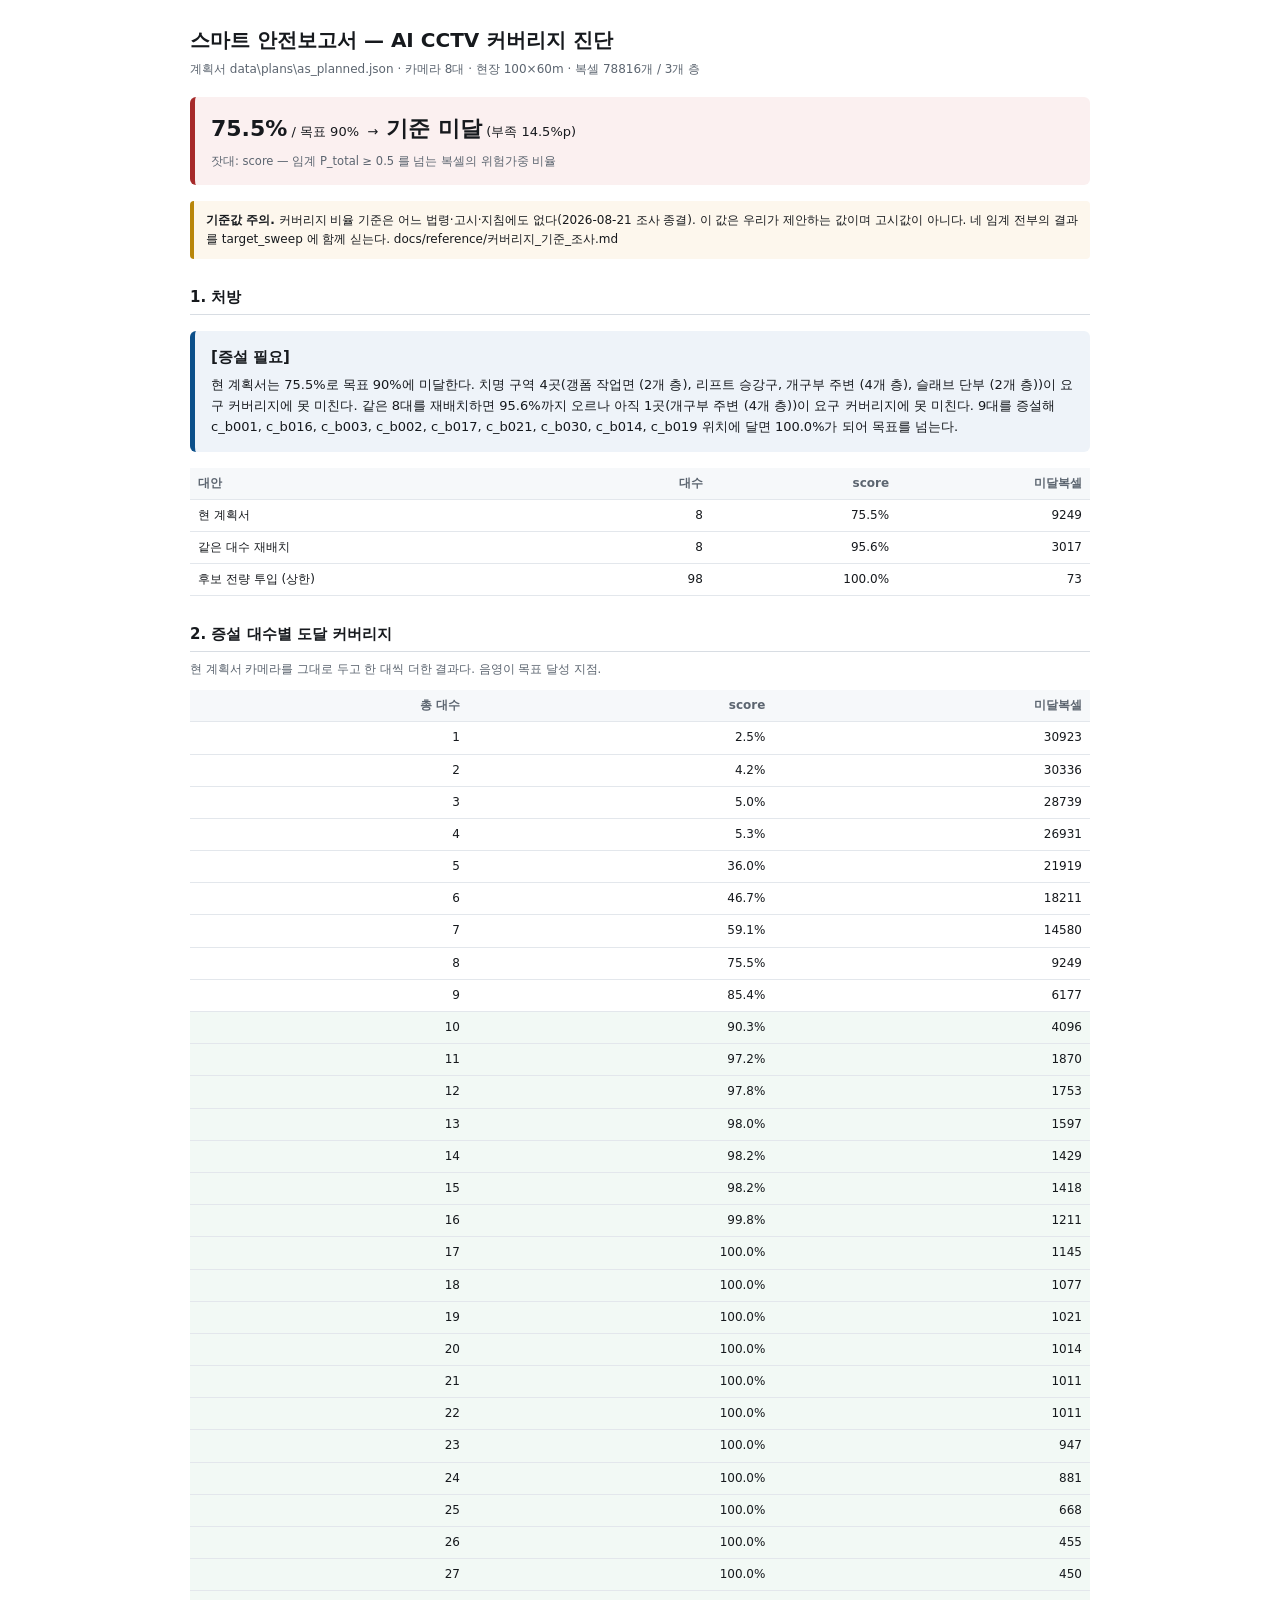
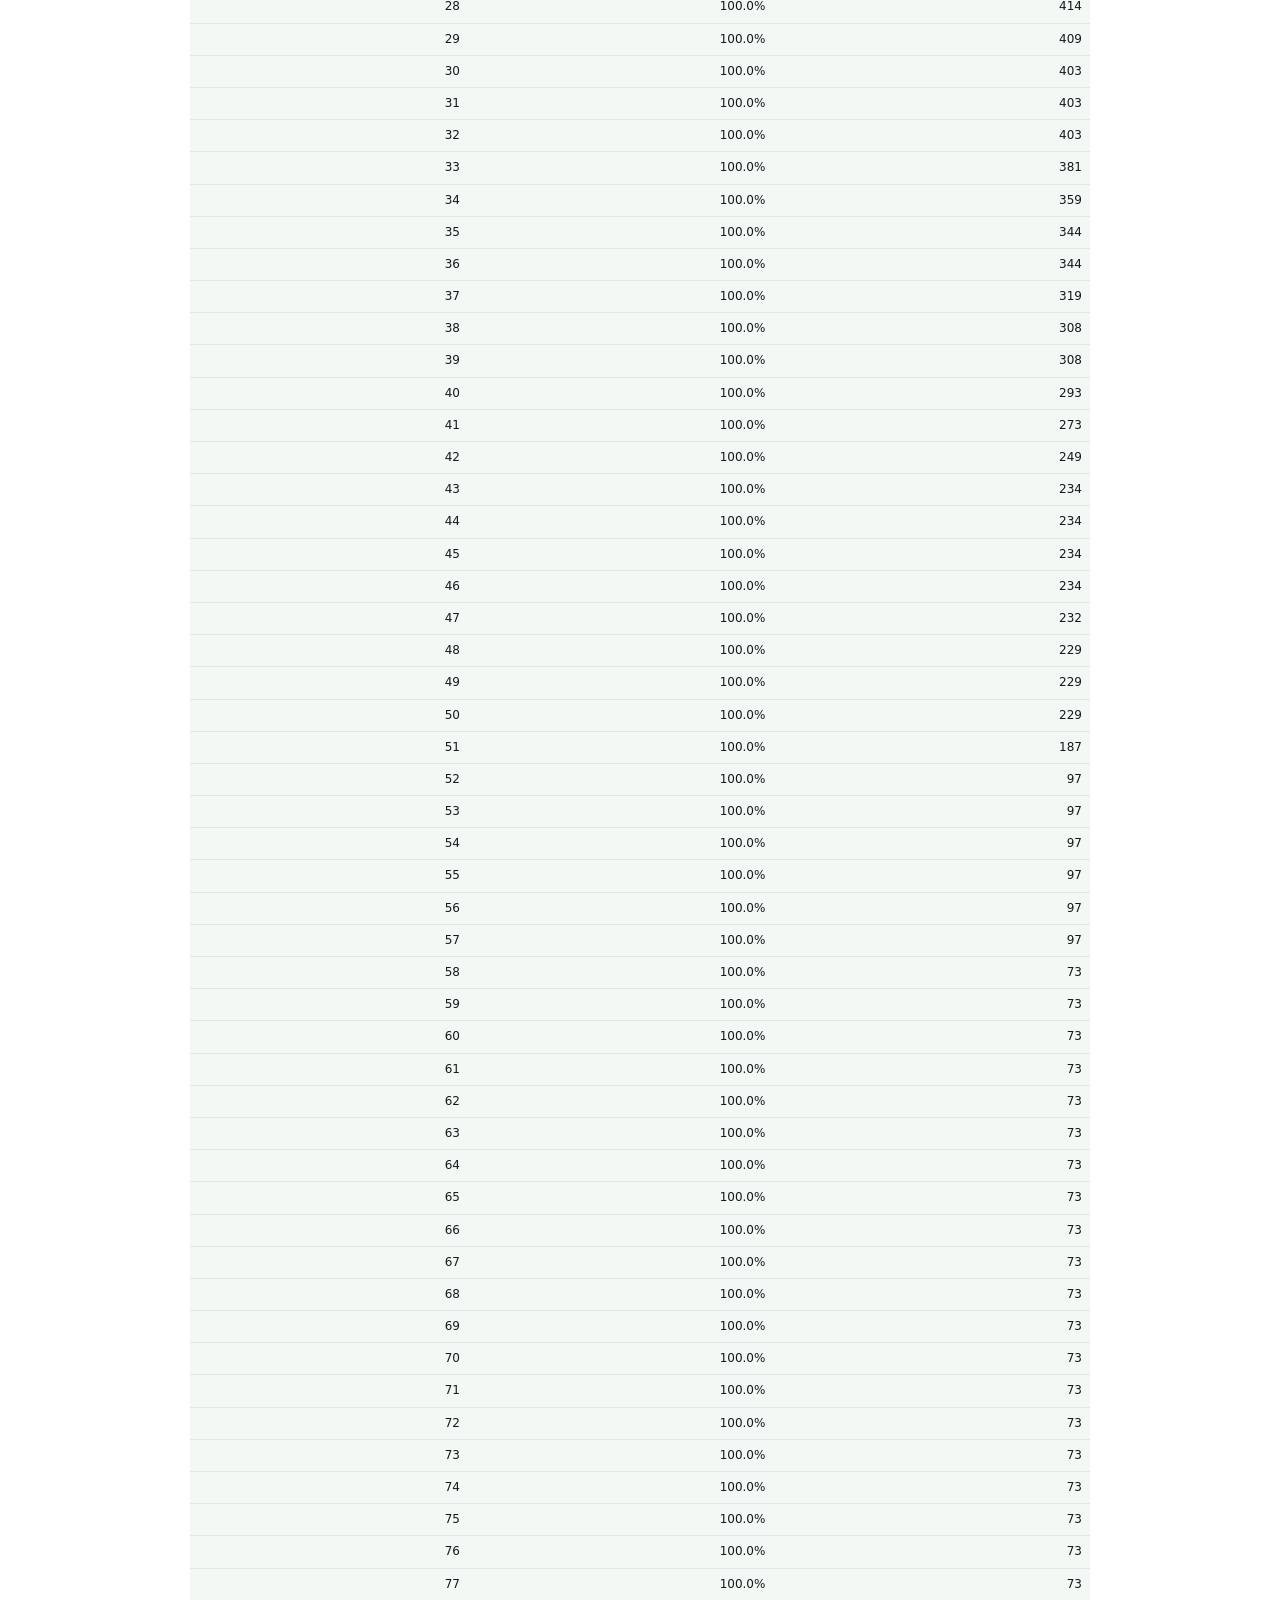
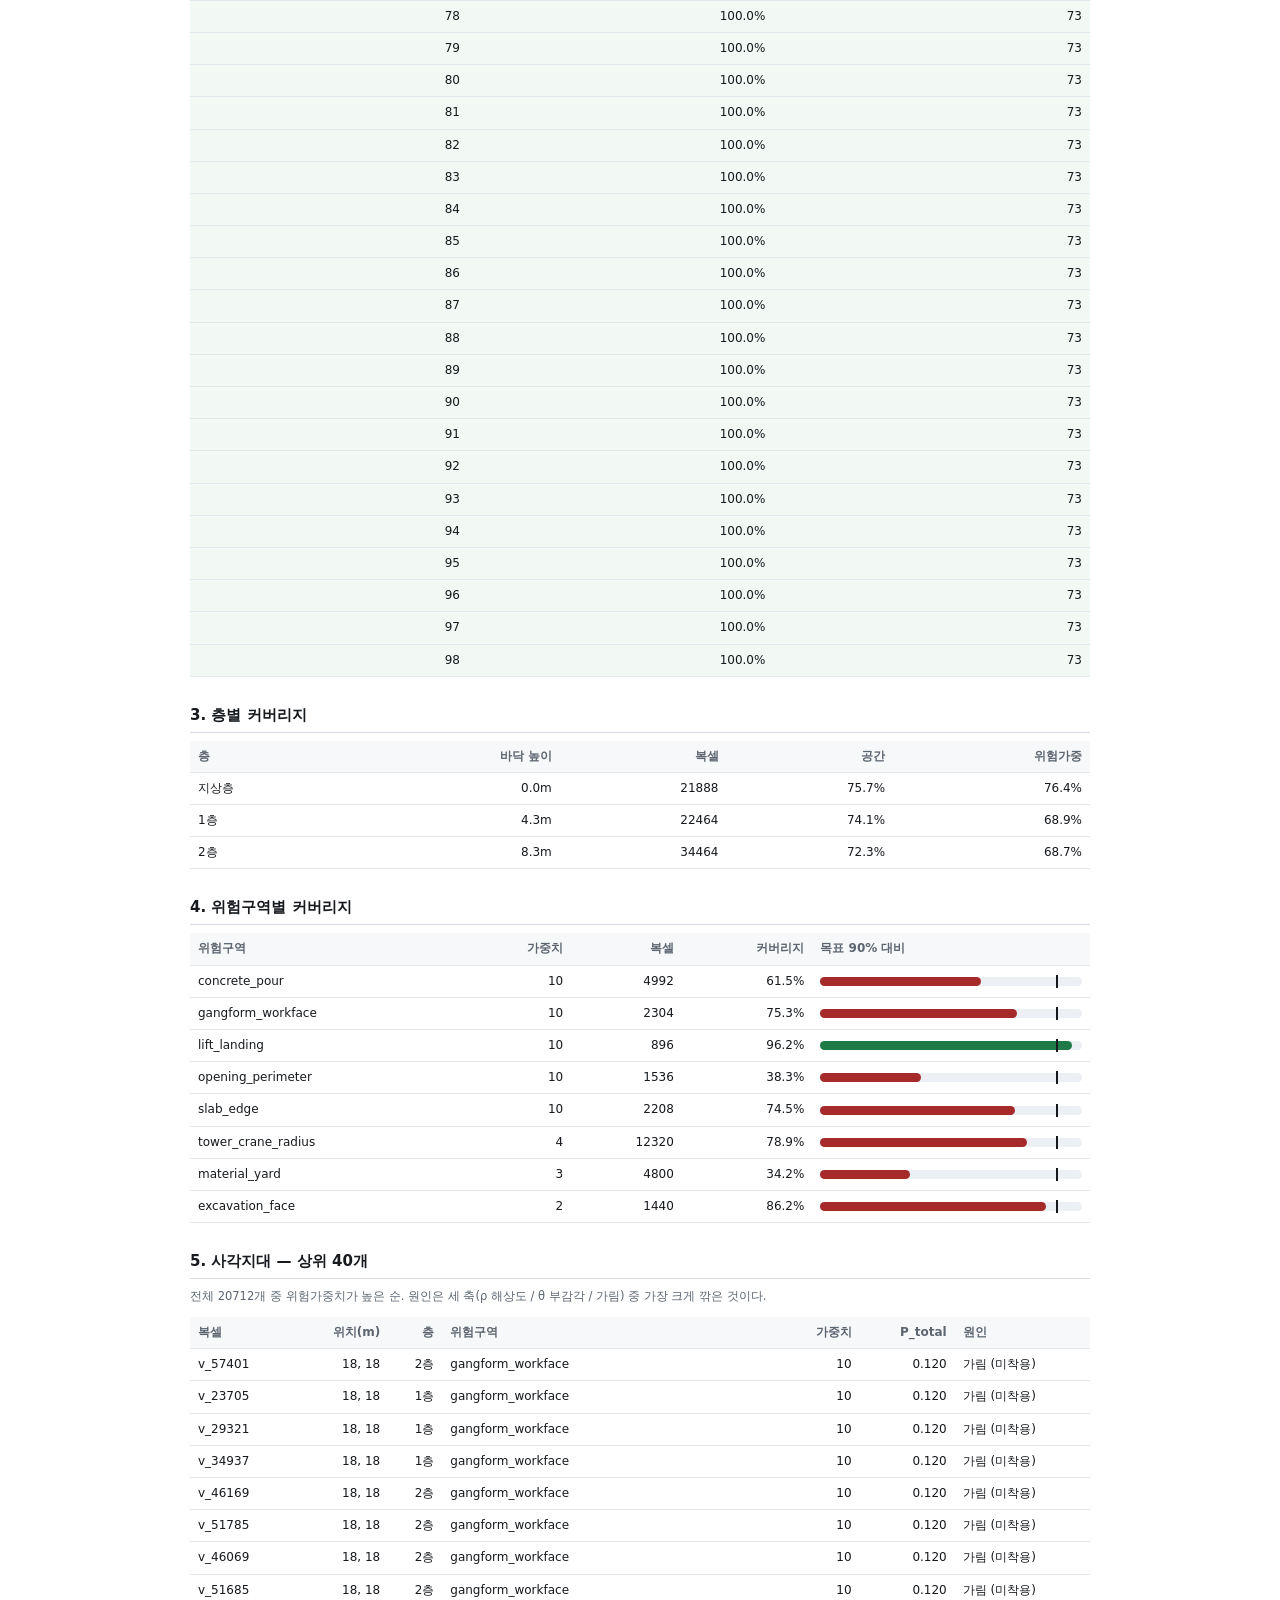
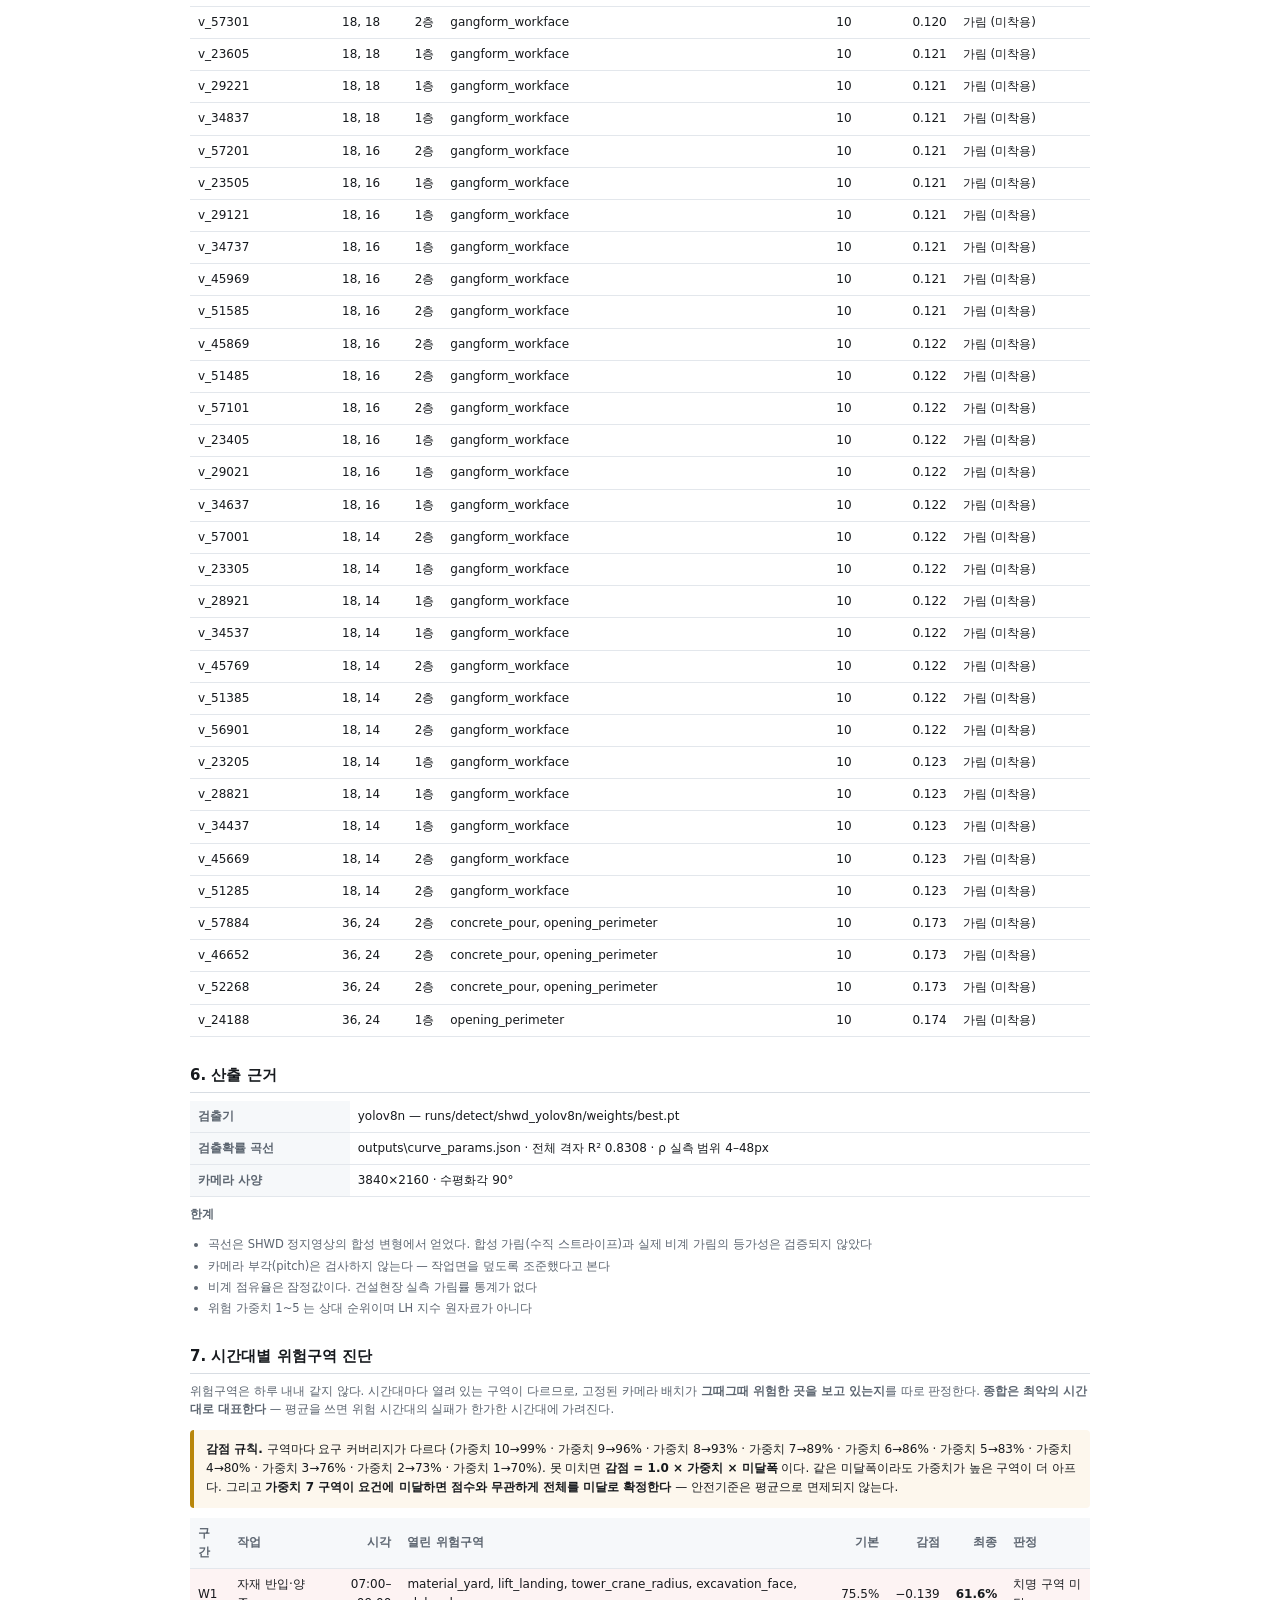
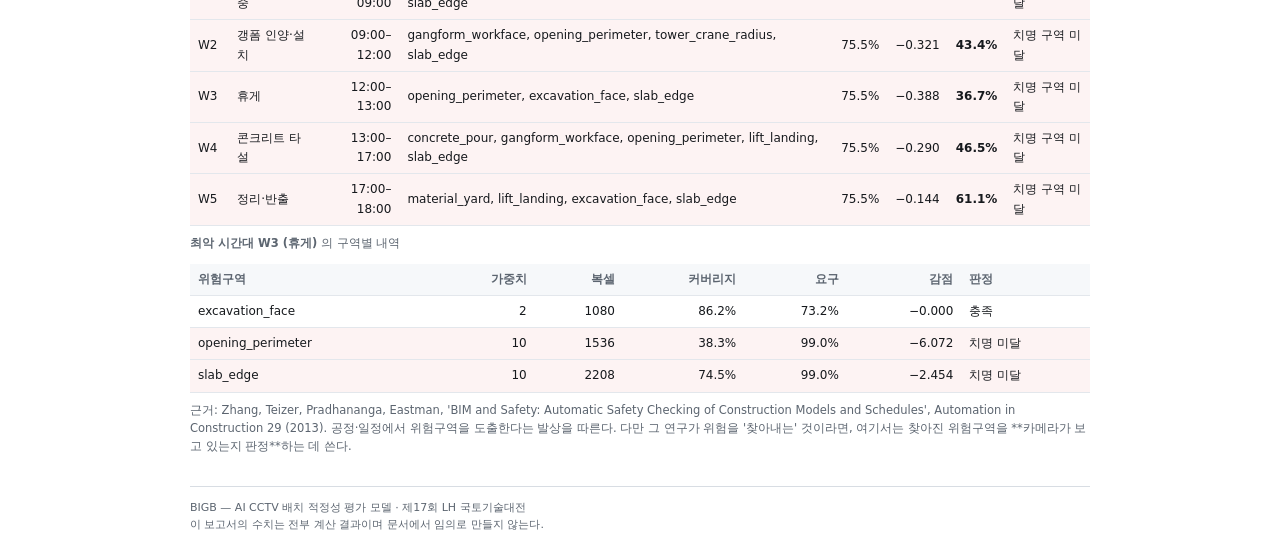
==== commit a6e14bfb: "docs: LH 국토기술대전 제출용 내용정리 문서 생성기와 산출물 심사 배점(적합성 40 · 창의성 30 · 실현가능성 30)에 맞춰 절을 나눈 outputs/BIGB_0822.d" ====
--- a/outputs/safety_report.html
+++ b/outputs/safety_report.html
@@ -43,7 +43,7 @@
   넘는 복셀의 위험가중 비율</div>
 </div>
 
-<div class="warn"><b>기준값 주의.</b> LH 가 게시한 커버리지 기준은 아직 없다. 이 값은 우리가 제안하는 잠정 임계이며 고시값이 아니다</div>
+<div class="warn"><b>기준값 주의.</b> 커버리지 비율 기준은 어느 법령·고시·지침에도 없다(2026-08-21 조사 종결). 이 값은 우리가 제안하는 값이며 고시값이 아니다. 네 임계 전부의 결과를 target_sweep 에 함께 싣는다. docs/reference/커버리지_기준_조사.md</div>
 
 <h2>1. 처방</h2>
 <div class="verdict" style="background:#eef3f9;border-left-color:#0b4f8a">
